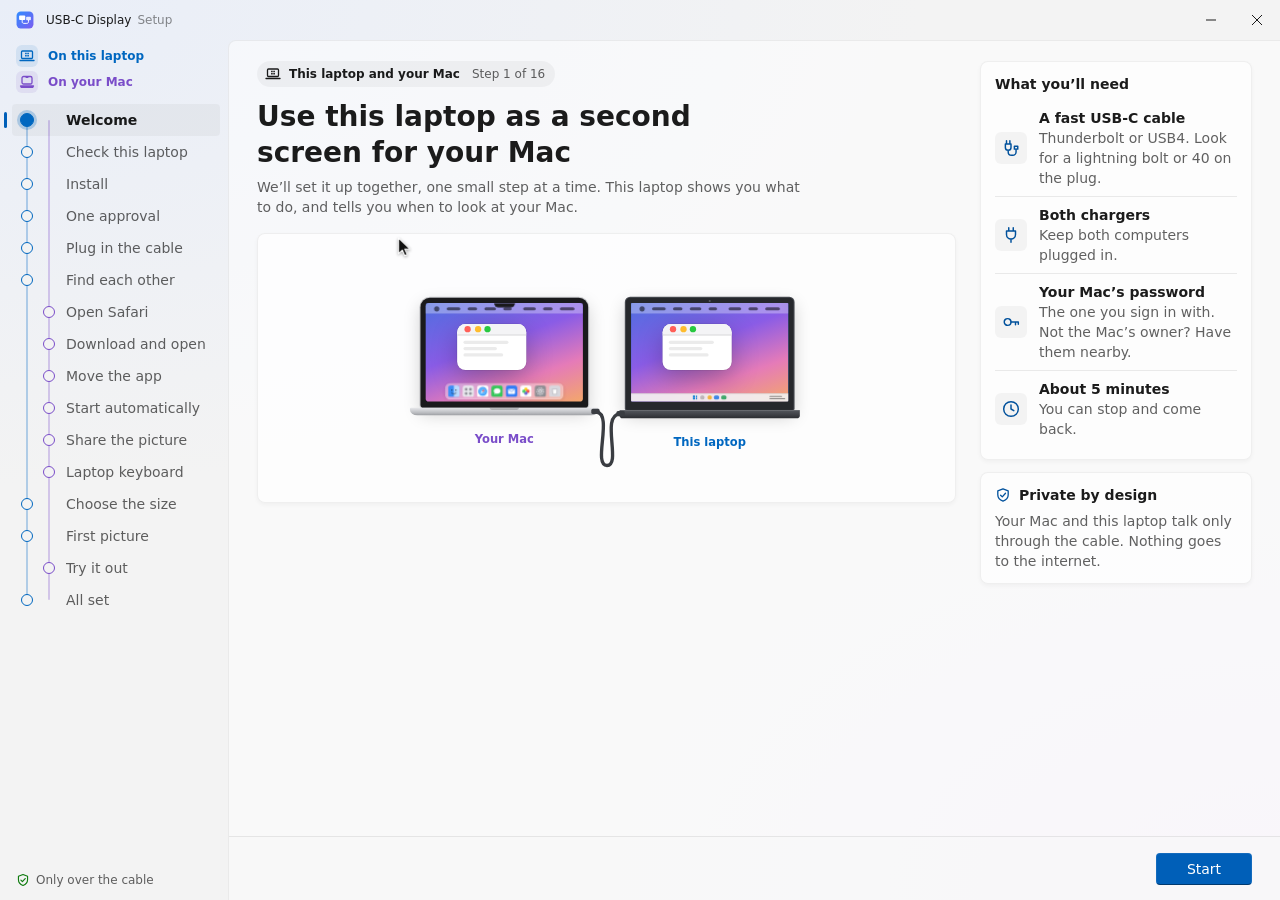
==== windows/setup/ui/index.html @ dd82e7a5 "Setup: guided Windows installer that walks a new user through both machines One download on Windows." ====
<!doctype html>
<html lang="en">
<head>
<meta charset="utf-8">
<meta name="viewport" content="width=device-width, initial-scale=1">
<meta http-equiv="Content-Security-Policy" content="default-src 'none'; script-src 'self'; style-src 'self' 'unsafe-inline'; img-src 'self' data:; font-src 'self'">
<title>USB-C Display Setup</title>
<link rel="stylesheet" href="styles.css">
<link rel="stylesheet" href="scenes.css">
</head>
<body>
<div id="app">
  <header class="titlebar">
    <svg class="app-icon" viewBox="0 0 32 32" aria-hidden="true"><defs><linearGradient id="tbg" x1="0" y1="0" x2="1" y2="1"><stop offset="0" stop-color="#2f8cff"/><stop offset="1" stop-color="#7b5cf0"/></linearGradient></defs><rect x="1" y="1" width="30" height="30" rx="7.5" fill="url(#tbg)"/><rect x="5.5" y="8" width="11" height="8" rx="1.6" fill="#fff"/><rect x="18" y="10" width="8.5" height="6.5" rx="1.4" fill="#fff" fill-opacity=".85"/><path d="M11 16v3.2c0 1.8 1.2 2.8 3 2.8h5.2c1.8 0 3-1 3-2.8v-2.7" stroke="#fff" stroke-width="1.7" fill="none" stroke-linecap="round"/></svg>
    <div class="app-name">USB-C Display<span>Setup</span></div>
    <div class="spacer"></div>
    <button class="caption" data-act="minimize" title="Minimize" aria-label="Minimize"><svg viewBox="0 0 10 10"><path d="M0 5h10" stroke="currentColor" stroke-width="1"/></svg></button>
    <button class="caption close" data-act="close" title="Close. You can finish setup later." aria-label="Close"><svg viewBox="0 0 10 10"><path d="M0 0l10 10M10 0L0 10" stroke="currentColor" stroke-width="1"/></svg></button>
  </header>
  <nav class="rail" id="rail" aria-label="Setup steps"></nav>
  <main class="main">
    <div class="content" id="content">
      <div class="head" id="r-head"></div>
      <div class="col">
        <div class="top" id="r-top" hidden></div>
        <div class="stage" id="stage" aria-hidden="true"><div class="scene-wrap"><div class="scene" id="scene"></div></div></div>
        <div id="r-sub" hidden></div>
        <div class="below" id="r-below" hidden></div>
      </div>
      <aside class="aside" id="r-aside" hidden></aside>
    </div>
    <div class="footer" id="r-footer"></div>
  </main>
</div>
<script src="scenes.js"></script>
<script src="steps.js"></script>
<script src="app.js"></script>
</body>
</html>
---- windows/setup/ui/styles.css ----
/* USB-C Display Setup: Windows 11 Fluent look over a Mica window.
   html and body stay transparent so Mica shows through. The host adds
   "no-mica" on <html> when Mica is not available. */

:root {
  --font: "Segoe UI Variable Text", "Segoe UI Variable", "Segoe UI", system-ui, -apple-system, "Helvetica Neue", Arial, sans-serif;
  --font-display: "Segoe UI Variable Display", "Segoe UI Variable", "Segoe UI", system-ui, -apple-system, "Helvetica Neue", Arial, sans-serif;

  --ease-out: cubic-bezier(0, 0, 0, 1);
  --ease-std: cubic-bezier(0.8, 0, 0.2, 1);
  --ease-fast: cubic-bezier(0.1, 0.9, 0.2, 1);
  --dur-1: 83ms; --dur-2: 167ms; --dur-3: 250ms; --dur-4: 333ms;

  --r-ctl: 4px; --r-card: 8px;

  --accent: var(--accent-light, #005fb8);
  --on-accent: #ffffff;
  --accent-hover: color-mix(in srgb, var(--accent) 90%, transparent);
  --accent-press: color-mix(in srgb, var(--accent) 80%, transparent);
  --accent-text: color-mix(in srgb, var(--accent) 85%, black);

  --text-1: rgba(0, 0, 0, 0.894);
  --text-2: rgba(0, 0, 0, 0.62);
  --text-3: rgba(0, 0, 0, 0.45);
  --text-dis: rgba(0, 0, 0, 0.36);

  --solid-bg: #f3f3f3;
  --layer: rgba(255, 255, 255, 0.5);
  --layer-stroke: rgba(0, 0, 0, 0.0578);
  --card: rgba(255, 255, 255, 0.7);
  --card-2: rgba(249, 249, 249, 0.6);
  --card-stroke: rgba(0, 0, 0, 0.0578);
  --divider: rgba(0, 0, 0, 0.0803);
  --ctl: rgba(255, 255, 255, 0.7);
  --ctl-hover: rgba(249, 249, 249, 0.5);
  --ctl-press: rgba(249, 249, 249, 0.3);
  --ctl-stroke: rgba(0, 0, 0, 0.0578);
  --ctl-stroke-b: rgba(0, 0, 0, 0.1622);
  --ctl-dis: rgba(249, 249, 249, 0.3);
  --subtle-hover: rgba(0, 0, 0, 0.0373);
  --subtle-press: rgba(0, 0, 0, 0.0241);
  --track: rgba(0, 0, 0, 0.13);
  --shadow-card: 0 2px 4px rgba(0, 0, 0, 0.04);
  --shadow-flyout: 0 8px 16px rgba(0, 0, 0, 0.14);

  --success: #0f7b0f; --success-bg: #dff6dd;
  --caution: #9d5d00; --caution-bg: #fff4ce;
  --critical: #c42b1c; --critical-bg: #fde7e9;
  --info: #005fb8; --info-bg: rgba(246, 246, 246, 0.6);

  /* Lane colors: which machine to look at. Fixed, so they never clash
     with a custom accent. */
  --pc: #0067c0;   --pc-bg: rgba(0, 103, 192, 0.10);
  --mac: #7a4dc9;  --mac-bg: rgba(122, 77, 201, 0.10);

  --mica-sim: radial-gradient(120% 90% at 0% 0%, #e9eef8 0%, transparent 60%),
              radial-gradient(90% 80% at 100% 100%, #f2ecf6 0%, transparent 60%), #f3f3f3;

  color-scheme: light;
}

:root[data-theme="dark"] {
  --accent: var(--accent-dark, #60cdff);
  --on-accent: #000000;
  --accent-hover: color-mix(in srgb, var(--accent) 90%, transparent);
  --accent-press: color-mix(in srgb, var(--accent) 80%, transparent);
  --accent-text: var(--accent);

  --text-1: #ffffff;
  --text-2: rgba(255, 255, 255, 0.786);
  --text-3: rgba(255, 255, 255, 0.544);
  --text-dis: rgba(255, 255, 255, 0.363);

  --solid-bg: #202020;
  --layer: rgba(58, 58, 58, 0.3);
  --layer-stroke: rgba(0, 0, 0, 0.1);
  --card: rgba(255, 255, 255, 0.0512);
  --card-2: rgba(255, 255, 255, 0.0326);
  --card-stroke: rgba(0, 0, 0, 0.1);
  --divider: rgba(255, 255, 255, 0.0837);
  --ctl: rgba(255, 255, 255, 0.0605);
  --ctl-hover: rgba(255, 255, 255, 0.0837);
  --ctl-press: rgba(255, 255, 255, 0.0326);
  --ctl-stroke: rgba(255, 255, 255, 0.0698);
  --ctl-stroke-b: rgba(255, 255, 255, 0.0698);
  --ctl-dis: rgba(255, 255, 255, 0.0419);
  --subtle-hover: rgba(255, 255, 255, 0.0605);
  --subtle-press: rgba(255, 255, 255, 0.0419);
  --track: rgba(255, 255, 255, 0.18);
  --shadow-card: 0 2px 4px rgba(0, 0, 0, 0.13);
  --shadow-flyout: 0 8px 16px rgba(0, 0, 0, 0.26);

  --success: #6ccb5f; --success-bg: #393d1b;
  --caution: #fce100; --caution-bg: #433519;
  --critical: #ff99a4; --critical-bg: #442726;
  --info: #60cdff; --info-bg: rgba(255, 255, 255, 0.0326);

  --pc: #60b8ff;   --pc-bg: rgba(96, 184, 255, 0.13);
  --mac: #c3a3ff;  --mac-bg: rgba(195, 163, 255, 0.13);

  --mica-sim: radial-gradient(120% 90% at 0% 0%, #232a36 0%, transparent 60%),
              radial-gradient(90% 80% at 100% 100%, #2a2430 0%, transparent 60%), #202020;

  color-scheme: dark;
}

* { box-sizing: border-box; }

html, body {
  margin: 0; height: 100%; overflow: hidden;
  background: transparent;
  font-family: var(--font);
  font-size: 14px; line-height: 20px;
  color: var(--text-1);
  -webkit-font-smoothing: antialiased;
  user-select: none;
  cursor: default;
}
html.no-mica body { background: var(--solid-bg); }
html.preview body { background: var(--mica-sim); }

button { font: inherit; color: inherit; }
a { color: var(--accent-text); }
:focus-visible { outline: 2px solid var(--text-1); outline-offset: 2px; border-radius: var(--r-ctl); }

/* ---------- Shell ---------- */

#app {
  height: 100%;
  display: grid;
  grid-template-columns: 228px 1fr;
  grid-template-rows: 40px 1fr;
  grid-template-areas: "title title" "rail main";
}

.titlebar {
  grid-area: title;
  display: flex; align-items: center;
  height: 40px; padding-left: 16px;
  -webkit-app-region: drag;
  app-region: drag;
}
.titlebar .app-icon { width: 18px; height: 18px; flex: none; }
.titlebar .app-name { margin-left: 12px; font-size: 12px; line-height: 16px; color: var(--text-1); }
.titlebar .app-name span { color: var(--text-3); margin-left: 6px; }
.titlebar .spacer { flex: 1; }
.caption {
  -webkit-app-region: no-drag; app-region: no-drag;
  width: 46px; height: 40px; border: 0; background: transparent;
  display: grid; place-items: center; color: var(--text-1);
  transition: background var(--dur-1) linear;
}
.caption svg { width: 10px; height: 10px; }
.caption:hover { background: var(--subtle-hover); }
.caption:active { background: var(--subtle-press); color: var(--text-2); }
.caption.close:hover { background: #c42b1c; color: #fff; }
.caption.close:active { background: #c84031; color: rgba(255,255,255,.7); }

/* ---------- Rail: the journey in two lanes ---------- */

.rail {
  grid-area: rail;
  padding: 2px 8px 12px 12px;
  display: flex; flex-direction: column;
  min-height: 0; overflow: hidden;
}
/* The key: each machine's glyph sits over its own lane. */
.legend { padding: 2px 0 10px; display: grid; gap: 2px; }
.lg { display: flex; align-items: center; height: 24px; font-size: 12px; line-height: 16px; font-weight: 600; }
.lg .sw { width: 22px; height: 22px; border-radius: 6px; display: grid; place-items: center; margin-right: 10px; }
.lg .sw svg { width: 16px; height: 16px; }
.lg.pc { color: var(--pc); }
.lg.pc .sw { background: var(--pc-bg); margin-left: 4px; }
.lg.mac { color: var(--mac); }
.lg.mac .sw { background: var(--mac-bg); margin-left: 4px; }

.steps { position: relative; flex: 1; min-height: 0; display: flex; flex-direction: column; }
.steps .track {
  position: absolute; top: 6px; height: 0; width: 2px; border-radius: 1px;
  background: color-mix(in srgb, currentColor 28%, transparent);
}
.steps .track b { position: absolute; left: 0; top: 0; width: 2px; border-radius: 1px; background: currentColor; transition: height var(--dur-4) var(--ease-out); }
.steps .track.pc { left: 14px; color: var(--pc); }
.steps .track.mac { left: 36px; color: var(--mac); }

.step-row {
  position: relative; display: flex; align-items: center;
  flex: 1 1 0; max-height: 32px; min-height: 24px;
  padding: 0 6px 0 0; border-radius: var(--r-ctl);
  color: var(--text-2); font-size: 14px; line-height: 20px;
  white-space: nowrap;
}
.step-row .node {
  position: absolute; top: 50%; width: 12px; height: 12px; margin-top: -6px;
  border-radius: 50%; border: 1.5px solid currentColor; background: var(--solid-bg);
  display: grid; place-items: center;
}
.step-row.pc .node { left: 9px; color: var(--pc); }
.step-row.mac .node { left: 31px; color: var(--mac); }
.step-row .label { margin-left: 54px; overflow: hidden; text-overflow: ellipsis; }
.step-row.done .node { background: currentColor; }
.step-row.done .node svg { width: 8px; height: 8px; color: var(--solid-bg); stroke-width: 2; }
.step-row.done .label, .step-row.todo .label { color: var(--text-2); }
.step-row.na .label { color: var(--text-dis); }
.step-row.na .node { opacity: 0.4; border-style: dashed; }
.step-row.current { background: var(--subtle-hover); color: var(--text-1); }
.step-row.current .label { color: var(--text-1); font-weight: 600; }
.step-row.current .node { width: 14px; height: 14px; margin-top: -7px; background: currentColor; box-shadow: 0 0 0 3px color-mix(in srgb, currentColor 25%, transparent); }
.step-row.current.pc .node { left: 8px; }
.step-row.current.mac .node { left: 30px; }
.step-row.current::before {
  content: ""; position: absolute; left: -8px; top: 50%; width: 3px; height: 16px; margin-top: -8px;
  border-radius: 2px; background: var(--accent);
  animation: pill-in var(--dur-3) var(--ease-fast);
}
@keyframes pill-in { from { transform: scaleY(0.2); opacity: 0; } }

.rail-foot { padding: 8px 4px 0; font-size: 12px; line-height: 16px; color: var(--text-2); display: flex; gap: 6px; align-items: center; }
.rail-foot svg { width: 14px; height: 14px; flex: none; color: var(--success); }

/* ---------- Main ---------- */

.main {
  grid-area: main;
  min-width: 0; min-height: 0;
  background: var(--layer);
  border: 1px solid var(--layer-stroke);
  border-right: 0; border-bottom: 0;
  border-top-left-radius: var(--r-card);
  display: grid;
  grid-template-rows: 1fr auto;
}
html.no-mica .main { background: color-mix(in srgb, var(--solid-bg) 70%, var(--card)); }

/* The aside runs the full height beside the heading and the picture. */
.content {
  min-height: 0; overflow-y: auto; overflow-x: hidden;
  padding: 20px 28px 16px;
  display: grid;
  grid-template-columns: minmax(0, 1fr);
  grid-template-rows: auto 1fr;
  grid-template-areas: "head" "col";
  gap: 0 24px;
}
.content.has-aside {
  grid-template-columns: minmax(0, 1fr) 272px;
  grid-template-areas: "head aside" "col aside";
}
.content.more { -webkit-mask-image: linear-gradient(to bottom, #000 calc(100% - 28px), transparent); mask-image: linear-gradient(to bottom, #000 calc(100% - 28px), transparent); }
.head { grid-area: head; margin-bottom: 16px; min-width: 0; }
.col { grid-area: col; }
.aside { grid-area: aside; align-self: start; }
.below, #r-sub, #r-top { display: flex; flex-direction: column; gap: 10px; min-width: 0; }
[hidden] { display: none !important; }
.content::-webkit-scrollbar { width: 6px; }
.content::-webkit-scrollbar-thumb { background: var(--track); border-radius: 3px; }

.head-row { display: flex; align-items: center; gap: 12px; }
.where {
  display: inline-flex; align-items: center; gap: 8px; flex: none;
  height: 26px; padding: 0 10px 0 8px; border-radius: 13px;
  font-size: 12px; line-height: 16px; font-weight: 600;
}
.where svg { width: 16px; height: 16px; }
.where.pc { color: var(--pc); background: var(--pc-bg); }
.where.mac { color: var(--mac); background: var(--mac-bg); }
.where.both { color: var(--text-1); background: var(--subtle-hover); }
.where .count { font-weight: 400; color: var(--text-2); margin-left: 4px; }
.where.mac.attn { animation: attn 2.4s var(--ease-std) infinite; }
@keyframes attn { 0%, 60%, 100% { box-shadow: 0 0 0 0 transparent; } 30% { box-shadow: 0 0 0 4px var(--mac-bg); } }

/* step strip, shown only when the rail is hidden */
.strip { display: none; gap: 3px; margin-left: auto; }
.strip i { width: 12px; height: 4px; border-radius: 2px; background: color-mix(in srgb, currentColor 26%, transparent); }
.strip i.pc { color: var(--pc); }
.strip i.mac { color: var(--mac); }
.strip i.done { background: currentColor; }
.strip i.current { background: currentColor; width: 20px; }
.strip i.na { opacity: 0.4; }

.title {
  margin: 12px 0 0;
  font-family: var(--font-display);
  font-size: 28px; line-height: 36px; font-weight: 600;
  text-wrap: balance;
}
.title .ok-badge { display: inline-grid; place-items: center; vertical-align: -3px; width: 26px; height: 26px; border-radius: 50%; background: var(--success); color: var(--solid-bg); margin-left: 10px; animation: pop var(--dur-4) var(--ease-fast); }
.title .ok-badge svg { width: 14px; height: 14px; }
@keyframes pop { from { transform: scale(0.4); opacity: 0; } }

.col { min-width: 0; min-height: 0; display: flex; flex-direction: column; gap: 14px; }
.lead { margin: 6px 0 0; color: var(--text-2); max-width: 62ch; text-wrap: pretty; }
.lead b { color: var(--text-1); font-weight: 600; }
.note { margin: 0; font-size: 14px; line-height: 20px; color: var(--text-2); }
.note b { color: var(--text-1); font-weight: 600; }

.aside { min-width: 0; display: flex; flex-direction: column; gap: 12px; }

/* entrance of a new step */
.enter .head, .enter .col, .enter .aside { animation: rise var(--dur-4) var(--ease-out) both; }
.enter .col { animation-delay: 40ms; }
.enter .aside { animation-delay: 80ms; }
@keyframes rise { from { opacity: 0; transform: translateY(12px); } }

/* ---------- Stage (scene holder) ---------- */

.stage {
  position: relative; width: 100%;
  aspect-ratio: 16 / 11;
  max-height: 270px;
  border-radius: var(--r-card);
  background: var(--card);
  border: 1px solid var(--card-stroke);
  box-shadow: var(--shadow-card);
  overflow: hidden;
  flex: none;
}
.stage:not(.labelled) { aspect-ratio: 16 / 10; }
.stage.short { aspect-ratio: 16 / 8.5; }
.stage.mid { aspect-ratio: 16 / 9.4; }
.top { display: flex; flex-direction: column; gap: 6px; }
.stage.fill { flex: 1 1 auto; aspect-ratio: auto; max-height: 380px; min-height: 220px; }
.stage > .scene-wrap {
  position: absolute; left: 50%; top: 50%;
  width: 400px; height: 250px;
  transform: translate(-50%, -50%) scale(var(--k, 1));
}
/* A close-up of the Mac runs off the bottom edge on purpose. */
.stage.crop > .scene-wrap { -webkit-mask-image: linear-gradient(#000 88%, transparent 99%); mask-image: linear-gradient(#000 88%, transparent 99%); }

/* ---------- Cards ---------- */

.card {
  background: var(--card);
  border: 1px solid var(--card-stroke);
  border-radius: var(--r-card);
  padding: 12px 14px;
  box-shadow: var(--shadow-card);
}
.card h3 { margin: 0 0 6px; font-size: 14px; line-height: 20px; font-weight: 600; display: flex; align-items: center; gap: 8px; }
.card h3 svg { width: 16px; height: 16px; flex: none; color: var(--accent-text); }
.card p { margin: 0; color: var(--text-2); font-size: 14px; line-height: 20px; }
.card p b { color: var(--text-1); font-weight: 600; }
.card p + p { margin-top: 6px; }
.mac-card h3 svg, .asks h3 svg { color: var(--mac); }

.why { padding: 0; overflow: hidden; }
.why .why-head { padding: 10px 14px 6px; display: flex; align-items: center; gap: 8px; font-weight: 600; }
.why .why-head svg { width: 16px; height: 16px; color: var(--accent-text); }
.why dl { margin: 0; padding: 0 14px 10px; }
.why dt { font-size: 12px; line-height: 16px; font-weight: 600; color: var(--text-2); margin-top: 8px; }
.why dt:first-child { margin-top: 0; }
.why dd { margin: 1px 0 0; font-size: 14px; line-height: 20px; color: var(--text-1); }
.why dd.without::before { content: ""; display: inline-block; width: 6px; height: 6px; border-radius: 50%; background: var(--caution); margin-right: 6px; vertical-align: 2px; }
.why .never { background: var(--card-2); border-top: 1px solid var(--divider); padding: 8px 14px 10px; }
.why .never .nv-head { font-size: 12px; line-height: 16px; font-weight: 600; color: var(--text-2); margin-bottom: 4px; }

.list { list-style: none; margin: 0; padding: 0; display: flex; flex-direction: column; gap: 6px; }
.list li { display: grid; grid-template-columns: 18px 1fr; gap: 8px; font-size: 14px; line-height: 20px; color: var(--text-2); }
.list li svg { width: 16px; height: 16px; margin-top: 2px; color: var(--accent-text); }
.list li b { color: var(--text-1); font-weight: 600; }
.list.shield li { color: var(--text-1); }
.list.shield li svg { color: var(--success); }

/* "Only if your Mac asks" */
.asks .ask { margin: 0; padding: 6px 0; font-size: 14px; line-height: 20px; color: var(--text-2); }
.asks .ask + .ask { border-top: 1px solid var(--divider); }
.asks .ask b { color: var(--text-1); font-weight: 600; }
.asks h3 { margin-bottom: 0; }

/* need list on Welcome */
.needs .item { display: grid; grid-template-columns: 32px 1fr; gap: 12px; align-items: center; padding: 8px 0; }
.needs .item + .item { border-top: 1px solid var(--divider); }
.needs .ico { width: 32px; height: 32px; border-radius: 6px; display: grid; place-items: center; background: var(--subtle-hover); color: var(--accent-text); }
.needs .ico svg { width: 18px; height: 18px; }
.needs b { display: block; font-weight: 600; font-size: 14px; line-height: 20px; }
.needs span { display: block; color: var(--text-2); font-size: 14px; line-height: 20px; }

/* checklist (Check this laptop) */
.checks { padding: 4px 14px; }
.check-row { display: grid; grid-template-columns: 20px 1fr auto; gap: 10px; align-items: center; padding: 8px 0; }
.check-row + .check-row { border-top: 1px solid var(--divider); }
.check-row .st { width: 20px; height: 20px; display: grid; place-items: center; }
.check-row .st svg { width: 16px; height: 16px; }
.check-row .st.ok { color: var(--success); }
.check-row .st.bad { color: var(--critical); }
.check-row .st.info { color: var(--info); }
.check-row .name { font-size: 14px; line-height: 20px; }
.check-row .val { font-size: 14px; color: var(--text-2); }

/* ---------- InfoBar ---------- */

.infobar {
  display: grid; grid-template-columns: 20px 1fr; gap: 10px;
  padding: 10px 14px; border-radius: var(--r-card);
  border: 1px solid var(--card-stroke);
  background: var(--info-bg);
  font-size: 14px; line-height: 20px;
}
.infobar .ic { width: 20px; height: 20px; border-radius: 50%; display: grid; place-items: center; }
.infobar .ic svg { width: 12px; height: 12px; color: var(--solid-bg); stroke-width: 2; }
.infobar b { font-weight: 600; }
.infobar p { margin: 0; color: var(--text-1); }
.infobar.info .ic { background: var(--info); }
.infobar.caution { background: var(--caution-bg); }
.infobar.caution .ic { background: var(--caution); }
.infobar.critical { background: var(--critical-bg); }
.infobar.critical .ic { background: var(--critical); }
.infobar.success { background: var(--success-bg); }
.infobar.success .ic { background: var(--success); }

/* help cards when something is slow */
.help { display: grid; gap: 8px; }
.help .card { display: grid; grid-template-columns: 24px 1fr; gap: 10px; padding: 10px 12px; }
.help .num { width: 24px; height: 24px; border-radius: 50%; background: var(--subtle-hover); display: grid; place-items: center; font-size: 12px; font-weight: 600; color: var(--text-1); }
.help b { display: block; font-size: 14px; line-height: 20px; font-weight: 600; }
.help span { display: block; font-size: 14px; line-height: 20px; color: var(--text-2); }

/* ---------- URL box ---------- */

.urlbox {
  display: flex; flex-direction: column; gap: 2px;
  padding: 10px 18px 12px;
  border-radius: var(--r-card);
  background: var(--card);
  border: 1px solid color-mix(in srgb, var(--mac) 40%, var(--card-stroke));
  box-shadow: var(--shadow-card);
}
.urlbox .cap { display: flex; align-items: center; gap: 6px; font-size: 12px; line-height: 16px; font-weight: 600; color: var(--mac); }
.urlbox .cap svg { width: 16px; height: 16px; }
.urlbox .u {
  min-width: 0;
  font-family: var(--font-display);
  font-size: 34px; line-height: 44px; font-weight: 600; letter-spacing: 0.04em;
  color: var(--text-1); user-select: text; cursor: text;
  white-space: nowrap; overflow: hidden; text-overflow: ellipsis;
}
.urlbox .u.long { font-size: 28px; line-height: 38px; letter-spacing: 0.03em; }
.urlbox .u .sch { font-weight: 400; color: var(--text-2); }
.urlbox.waiting .u { font-size: 18px; line-height: 28px; color: var(--text-2); font-weight: 400; letter-spacing: 0; display: flex; gap: 10px; align-items: center; }

/* ---------- Sub steps (synced to the scene loop) ---------- */

/* numbered dots in the top right corner of the picture */
.col { position: relative; }
.subs { position: absolute; top: 10px; right: 10px; z-index: 3; display: flex; align-items: center; }
.subs .ln { width: 8px; height: 2px; background: var(--card-stroke); background: color-mix(in srgb, var(--text-2) 35%, transparent); }
.sub {
  -webkit-app-region: no-drag;
  position: relative; width: 26px; height: 26px; padding: 0; border-radius: 50%;
  background: var(--card); border: 1px solid color-mix(in srgb, var(--text-2) 35%, transparent);
  display: grid; place-items: center;
  font-size: 12px; font-weight: 600; color: var(--text-1);
}
:root:not([data-theme="dark"]) .sub { background: #fff; }
.sub:hover { border-color: var(--accent); }
.sub .hl {
  position: absolute; inset: -1px; border-radius: 50%; pointer-events: none; opacity: 0;
  background: var(--accent); color: var(--on-accent); font-style: normal;
  display: grid; place-items: center;
  box-shadow: 0 0 0 3px color-mix(in srgb, var(--accent) 25%, transparent);
}
.sub-caps { display: grid; }
.sc {
  grid-area: 1 / 1; margin: 0; opacity: 0;
  display: grid; grid-template-columns: 24px 1fr; gap: 10px; align-items: start;
  padding: 10px 14px; border-radius: var(--r-card);
  background: color-mix(in srgb, var(--accent) 7%, var(--card));
  border: 1px solid color-mix(in srgb, var(--accent) 30%, var(--card-stroke));
  font-size: 14px; line-height: 20px; color: var(--text-1);
}
.sc .n { width: 24px; height: 24px; border-radius: 50%; display: grid; place-items: center; font-size: 12px; font-weight: 600; background: var(--accent); color: var(--on-accent); }
.sc b { font-weight: 600; }
.kbd { display: inline-block; padding: 0 6px; border-radius: 4px; border: 1px solid var(--ctl-stroke); border-bottom: 2px solid var(--ctl-stroke-b); background: var(--ctl); color: var(--text-1); font-size: 12px; line-height: 16px; font-weight: 600; vertical-align: 1px; }

/* ---------- Footer ---------- */

.footer {
  display: flex; align-items: center; gap: 8px;
  padding: 0 28px; height: 64px;
  border-top: 1px solid var(--divider);
  background: var(--card-2);
}
.footer .status { flex: 1; min-width: 0; display: flex; align-items: center; gap: 10px; color: var(--text-2); font-size: 14px; line-height: 20px; }
.footer .status span { overflow: hidden; text-overflow: ellipsis; white-space: nowrap; }
.footer .status b { color: var(--text-1); font-weight: 600; }
.footer.alert { background: var(--caution-bg); border-top-color: color-mix(in srgb, var(--caution) 30%, transparent); }
.footer.alert .status { color: var(--text-1); }
.footer.alert .status .ic { flex: none; width: 20px; height: 20px; border-radius: 50%; background: var(--caution); display: grid; place-items: center; }
.footer.alert .status .ic svg { width: 12px; height: 12px; color: var(--solid-bg); stroke-width: 2; }
.footer.alert .status .msg { white-space: normal; display: -webkit-box; -webkit-line-clamp: 2; -webkit-box-orient: vertical; }

/* ---------- Controls ---------- */

.btn {
  -webkit-app-region: no-drag;
  min-width: 96px; height: 32px; padding: 0 14px;
  border-radius: var(--r-ctl);
  border: 1px solid var(--ctl-stroke); border-bottom-color: var(--ctl-stroke-b);
  background: var(--ctl); color: var(--text-1);
  font-size: 14px; line-height: 20px;
  display: inline-flex; align-items: center; justify-content: center; gap: 8px;
  transition: background var(--dur-1) linear;
  white-space: nowrap;
}
.btn:hover { background: var(--ctl-hover); }
.btn:active { background: var(--ctl-press); color: var(--text-2); }
.btn.primary {
  background: var(--accent); color: var(--on-accent);
  border-color: color-mix(in srgb, white 8%, transparent); border-bottom-color: rgba(0, 0, 0, 0.4);
}
:root[data-theme="dark"] .btn.primary { border-bottom-color: rgba(0, 0, 0, 0.14); }
.btn.primary:hover { background: var(--accent-hover); }
.btn.primary:active { background: var(--accent-press); }
.btn.subtle { background: transparent; border-color: transparent; min-width: 0; }
.btn.subtle:hover { background: var(--subtle-hover); }
.btn svg { width: 16px; height: 16px; }

.spinner { width: 16px; height: 16px; flex: none; animation: spin 1.6s linear infinite; }
.spinner circle { fill: none; stroke: var(--accent); stroke-width: 2; stroke-linecap: round; stroke-dasharray: 30 60; }
.spinner.big { width: 24px; height: 24px; }
@keyframes spin { to { transform: rotate(360deg); } }

.progress { height: 4px; border-radius: 2px; background: var(--track); overflow: hidden; position: relative; }
.progress > i { position: absolute; inset: 0 auto 0 0; border-radius: 2px; background: var(--accent); transition: width var(--dur-4) var(--ease-out); }
.progress.indet > i { width: 40%; animation: indet 1.8s var(--ease-std) infinite; }
@keyframes indet { from { left: -40%; } to { left: 100%; } }
.progress-row { display: grid; gap: 8px; }
.progress-row .pl { display: flex; justify-content: space-between; font-size: 14px; color: var(--text-2); }

/* radio options (size) */
.opts { display: grid; gap: 6px; }
.opt {
  display: grid; grid-template-columns: 20px 1fr auto; gap: 12px; align-items: center;
  text-align: left; width: 100%;
  padding: 8px 14px; border-radius: var(--r-card);
  background: var(--card); border: 1px solid var(--card-stroke);
  color: var(--text-1);
  transition: background var(--dur-1) linear;
}
.opt:hover { background: var(--ctl-hover); }
.opt .radio { width: 20px; height: 20px; border-radius: 50%; border: 1px solid var(--text-2); background: var(--ctl); display: grid; place-items: center; }
.opt.on .radio { border: 0; background: var(--accent); }
.opt.on .radio::after { content: ""; width: 10px; height: 10px; border-radius: 50%; background: var(--on-accent); }
.opt-text { min-width: 0; }
.opt b { display: block; font-weight: 400; font-size: 14px; line-height: 20px; color: var(--text-1); }
.opt.on b { font-weight: 600; }
.opt .opt-detail { display: block; font-size: 12px; line-height: 16px; color: var(--text-2); }
.tag { font-size: 12px; line-height: 16px; padding: 2px 8px; border-radius: 10px; background: var(--subtle-hover); color: var(--text-2); font-weight: 600; }
.tag.accent { background: color-mix(in srgb, var(--accent) 16%, transparent); color: var(--accent-text); }

.toggle-row { display: grid; grid-template-columns: 1fr auto; gap: 12px; align-items: center; padding: 12px 14px; }
.toggle-row + .toggle-row { border-top: 1px solid var(--divider); }
.toggle-row b { display: block; font-weight: 400; font-size: 14px; line-height: 20px; }
.toggle-row .t-detail { display: block; font-size: 12px; line-height: 16px; color: var(--text-2); margin-top: 2px; }
.toggle-row.dis b { color: var(--text-dis); }
.switch {
  -webkit-app-region: no-drag;
  width: 40px; height: 20px; border-radius: 10px; padding: 0;
  border: 1px solid var(--text-2); background: var(--ctl);
  position: relative; transition: background var(--dur-2) linear;
}
.switch::after { content: ""; position: absolute; top: 3px; left: 4px; width: 12px; height: 12px; border-radius: 6px; background: var(--text-2); transition: transform var(--dur-3) var(--ease-fast); }
.switch.on { background: var(--accent); border-color: var(--accent); }
.switch.on::after { transform: translateX(19px); background: var(--on-accent); }
.switch:disabled { opacity: 0.4; }
.toggles { padding: 0; }

/* keycaps */
.keys { display: flex; align-items: center; gap: 6px; flex-wrap: wrap; }
.key {
  min-width: 44px; height: 36px; padding: 0 10px; border-radius: 6px;
  display: inline-grid; place-items: center;
  font-weight: 600; font-size: 14px;
  background: var(--ctl); border: 1px solid var(--ctl-stroke); border-bottom: 3px solid var(--ctl-stroke-b);
  box-shadow: var(--shadow-card);
}
.plus { color: var(--text-2); }
.keys-card .keycard { margin: 4px 0 10px; }

/* "What to expect later" */
.later .row { display: grid; grid-template-columns: 32px 1fr; gap: 12px; padding: 8px 0; }
.later .row + .row { border-top: 1px solid var(--divider); }
.later .ico { width: 32px; height: 32px; border-radius: 6px; background: var(--subtle-hover); display: grid; place-items: center; color: var(--accent-text); }
.later .ico svg { width: 18px; height: 18px; }
.later .row > div > b { display: block; font-size: 14px; line-height: 20px; font-weight: 600; }
.later .row > div > span { display: block; font-size: 14px; line-height: 20px; color: var(--text-2); }
.later .row > div > span b { color: var(--text-1); font-weight: 600; }

.undo { display: grid; grid-template-columns: 1fr 1fr; gap: 10px; }
.undo .card { padding: 10px 12px; }
.undo h4 { margin: 0 0 4px; font-size: 14px; line-height: 20px; display: flex; align-items: center; gap: 6px; }
.undo h4 svg { width: 16px; height: 16px; }
.undo h4.pc { color: var(--pc); }
.undo h4.mac { color: var(--mac); }
.undo p { margin: 0; font-size: 14px; line-height: 20px; color: var(--text-2); }

/* ---------- Compact (about 800 x 600) ---------- */

/* Narrow: the rail gives its room to the content, and a strip of segments
   next to the "where" chip shows progress instead. */
@media (max-width: 880px) {
  #app { grid-template-columns: minmax(0, 1fr); grid-template-areas: "title" "main"; }
  .rail { display: none; }
  .main { border-left: 0; border-top-left-radius: 0; }
  .strip { display: flex; gap: 2px; }
  .strip i { width: 8px; }
  .strip i.current { width: 14px; }
  .content { padding: 16px 20px 12px; column-gap: 20px; }
  .content.has-aside { grid-template-columns: minmax(0, 1fr) 264px; }
  .footer { padding: 0 20px; }
}
@media (max-height: 640px) {
  .content { padding-top: 14px; }
  .head { margin-bottom: 12px; }
  .col { gap: 10px; }
  .title { font-size: 20px; line-height: 28px; margin-top: 8px; }
  .lead { margin-top: 4px; }
  .stage { max-height: 200px; }
  .stage.short { max-height: 180px; }
  .stage.fill { max-height: 300px; min-height: 180px; }
  .col:has(#r-sub:not([hidden])) .stage { max-height: 220px; }
  .sc { padding: 8px 12px; }
  .footer { height: 56px; }
  .lead, .note, .sc, .card p, .why dd, .list li, .needs span, .help span, .asks .ask, .later .row > div > span, .infobar, .undo p { font-size: 13px; line-height: 18px; }
  .why .why-head { padding: 8px 12px 4px; }
  .why dl { padding: 0 12px 8px; }
  .why dt { margin-top: 6px; }
  .why .never { padding: 6px 12px 8px; }
  .needs .item { padding: 5px 0; }
  .card:not(.why) { padding: 10px 12px; }
  .opt { padding: 6px 12px; }
  .help .card { padding: 8px 10px; }
  .urlbox .u { font-size: 30px; line-height: 38px; }
}

@media (prefers-reduced-motion: reduce) {
  *, *::before, *::after { transition-duration: 0ms !important; }
  .enter .head, .enter .col, .enter .aside, .where.mac.attn, .step-row.current::before, .spinner, .progress.indet > i { animation: none !important; }
}
---- windows/setup/ui/scenes.css ----
/* Illustrations. Every scene is drawn on a 400 x 250 canvas and scaled to
   fit its stage. Shapes are generic: no real logos or artwork. Text that
   people must find is at least 9 canvas px; the rest is grey bars. */

.scene {
  --m-font: -apple-system, "SF Pro Text", "Helvetica Neue", Helvetica, Arial, sans-serif;
  --m-dlg: rgba(242, 242, 245, 0.97);
  --m-text: #1d1d1f;
  --m-text2: #6e6e73;
  --m-blue: #0a7aff;
  --m-btn: rgba(0, 0, 0, 0.08);
  --m-win: #ffffff;
  --m-side: #ededf0;
  --m-bar: #f4f4f6;
  --m-stroke: rgba(0, 0, 0, 0.12);
  --m-field: #ffffff;
  --m-wall: linear-gradient(160deg, #4f6ee0 0%, #8a5ce6 42%, #e57bb8 72%, #f3a76b 100%);
  --w-wall: radial-gradient(70% 80% at 55% 62%, #dbeeff 0%, #8fc0f5 30%, #3d7fdc 62%, #1f55b3 100%);
  --w-dlg: #f6f6f6;
  --w-text: #1b1b1b;
  --w-text2: #5d5d5d;
  --w-accent: #005fb8;
  --w-on-accent: #fff;
  --w-task: rgba(243, 243, 243, 0.9);
  --lid-mac: #1a1a1c;
  --edge-mac: #c7c8cb;
  --base-mac: linear-gradient(#e6e7ea, #b8babe 70%, #9ea0a4);
  --lid-pc: #26282c;
  --edge-pc: #4b4e54;
  --base-pc: linear-gradient(#55585e, #393b40 70%, #2a2c30);
  --lid-ring: transparent;
  --cable: #3a3d42;

  position: absolute; inset: 0;
  font-family: var(--font);
  color: var(--text-1);
}
:root[data-theme="dark"] .scene {
  --m-dlg: rgba(46, 46, 50, 0.97);
  --m-text: #f5f5f7;
  --m-text2: #a1a1a6;
  --m-blue: #0a84ff;
  --m-btn: rgba(255, 255, 255, 0.14);
  --m-win: #1f1f21;
  --m-side: #2a2a2d;
  --m-bar: #2c2c2f;
  --m-stroke: rgba(255, 255, 255, 0.12);
  --m-field: #3a3a3d;
  --m-wall: linear-gradient(160deg, #22307a 0%, #482a8c 42%, #8a3a76 72%, #a5603b 100%);
  --w-wall: radial-gradient(70% 80% at 55% 62%, #5aa2f0 0%, #2a68c8 30%, #123c8c 62%, #0a2257 100%);
  --w-dlg: #2c2c2c;
  --w-text: #ffffff;
  --w-text2: #c5c5c5;
  --w-accent: #60cdff;
  --w-on-accent: #000;
  --w-task: rgba(32, 32, 32, 0.9);
  --edge-mac: #8d8e92;
  --base-mac: linear-gradient(#bfc0c4, #8f9196 70%, #76787d);
  --lid-pc: #2f3238;
  --lid-ring: rgba(255, 255, 255, 0.14);
  --cable: #c9ccd2;
}

.scene .abs { position: absolute; }
.scene svg { display: block; }

/* ---------- Machine label (moved onto the stage, outside the scaled canvas) ---------- */
.mlabel {
  position: absolute; display: inline-flex; align-items: center; gap: 6px;
  white-space: nowrap; font-weight: 600; z-index: 30;
}
.mlabel.pc { color: var(--pc); background: var(--pc-bg); }
.mlabel.mac { color: var(--mac); background: var(--mac-bg); }
.stage > .mlabel { left: 10px; top: 10px; height: 24px; padding: 0 10px 0 8px; border-radius: 12px; font-size: 12px; line-height: 16px; }
.stage > .mlabel svg { width: 16px; height: 16px; }
.dev-cap { position: absolute; font-size: 11px; font-weight: 600; text-align: center; white-space: nowrap; }
.dev-cap.pc { color: var(--pc); }
.dev-cap.mac { color: var(--mac); }

/* text stand-ins */
.bars { display: block; }
.bars i { display: block; height: 4px; border-radius: 2px; background: var(--m-text2); opacity: 0.32; margin: 4px auto 0; }
.bars.l i { margin-left: 0; }

/* ---------- MacBook: rounded lid, notch, silver wedge base ---------- */
.mbp { position: absolute; }
.mbp .lid {
  position: relative; background: var(--lid-mac);
  border-radius: 9px 9px 3px 3px; padding: 5px 5px 6px;
  box-shadow: 0 0 0 1px var(--edge-mac), 0 6px 16px rgba(0, 0, 0, 0.18);
}
.mbp .scr { position: relative; aspect-ratio: 16 / 10; border-radius: 3px; overflow: hidden; background: var(--m-wall); }
.mbp .notch { position: absolute; left: 50%; top: 0; width: 13%; height: 4.5%; min-height: 4px; transform: translateX(-50%); background: var(--lid-mac); border-radius: 0 0 4px 4px; z-index: 20; }
.mbp .base { height: 7px; margin: 0 -6%; border-radius: 1px 1px 7px 7px / 1px 1px 5px 5px; background: var(--base-mac); position: relative; }
.mbp .base::after { content: ""; position: absolute; left: 42%; right: 42%; top: 0; height: 2.5px; background: rgba(0, 0, 0, 0.18); border-radius: 0 0 3px 3px; }

/* ---------- Windows laptop: square corners, webcam dot, flat dark base ---------- */
.pcl { position: absolute; }
.pcl .lid {
  position: relative; background: var(--lid-pc);
  border-radius: 4px 4px 1px 1px; padding: 5px 5px 8px;
  box-shadow: 0 0 0 1px var(--edge-pc), 0 0 0 2px var(--lid-ring), 0 6px 16px rgba(0, 0, 0, 0.2);
}
.pcl .lid::before { content: ""; position: absolute; left: 50%; top: 1.5px; width: 2px; height: 2px; margin-left: -1px; border-radius: 50%; background: #5a5d63; }
.pcl .scr { position: relative; aspect-ratio: 16 / 10; border-radius: 1px; overflow: hidden; background: var(--w-wall); }
.pcl .base { height: 8px; margin: 0 -4%; border-radius: 0 0 3px 3px; background: var(--base-pc); position: relative; }
.pcl .base::after { content: ""; position: absolute; left: 0; right: 0; top: 0; height: 1px; background: rgba(255, 255, 255, 0.12); }
:root[data-theme="dark"] .mbp .lid { box-shadow: 0 0 0 1px var(--edge-mac), 0 6px 16px rgba(0, 0, 0, 0.3); }

/* desktop pieces */
.menubar { position: absolute; left: 0; right: 0; top: 0; height: 10px; background: rgba(255, 255, 255, 0.32); backdrop-filter: blur(4px); display: flex; align-items: center; gap: 7px; padding: 0 8px; z-index: 10; }
:root[data-theme="dark"] .menubar { background: rgba(0, 0, 0, 0.28); }
.menubar i { display: block; height: 3px; border-radius: 2px; background: rgba(0, 0, 0, 0.55); }
:root[data-theme="dark"] .menubar i { background: rgba(255, 255, 255, 0.75); }
.menubar i.dot { width: 5px; height: 5px; border-radius: 50%; }
.menubar .r { margin-left: auto; }

/* Windows 11 taskbar. --tb is its height, set per laptop size. */
.taskbar {
  position: absolute; left: 0; right: 0; bottom: 0; height: var(--tb, 12px);
  background: var(--w-task); backdrop-filter: blur(4px);
  display: flex; align-items: center; justify-content: center; gap: calc(var(--tb, 12px) * 0.3);
  z-index: 10; border-top: 0.5px solid rgba(0, 0, 0, 0.08);
}
.taskbar .start { display: grid; grid-template-columns: 1fr 1fr; gap: calc(var(--tb, 12px) * 0.06); width: calc(var(--tb, 12px) * 0.5); height: calc(var(--tb, 12px) * 0.5); }
.taskbar .start i { background: #0078d4; border-radius: 0.5px; }
:root[data-theme="dark"] .taskbar .start i { background: #4cc2ff; }
.taskbar i.t { display: block; width: calc(var(--tb, 12px) * 0.56); height: calc(var(--tb, 12px) * 0.56); border-radius: 1.5px; background: rgba(0, 0, 0, 0.22); }
.taskbar i.t.a { background: #f2b33d; }
.taskbar i.t.b { background: #3d86e6; }
.taskbar i.t.c { background: #3fa86b; }
.taskbar .tray { position: absolute; right: calc(var(--tb, 12px) * 0.4); top: 50%; transform: translateY(-50%); display: grid; gap: calc(var(--tb, 12px) * 0.1); }
.taskbar .tray i { display: block; height: calc(var(--tb, 12px) * 0.12); width: calc(var(--tb, 12px) * 1.4); border-radius: 1px; background: rgba(0, 0, 0, 0.45); }
.taskbar .tray i + i { width: calc(var(--tb, 12px) * 1.8); }
:root[data-theme="dark"] .taskbar i.t { background: rgba(255, 255, 255, 0.3); }
:root[data-theme="dark"] .taskbar i.t.a { background: #f2c25c; }
:root[data-theme="dark"] .taskbar i.t.b { background: #5aa2f0; }
:root[data-theme="dark"] .taskbar i.t.c { background: #59c088; }
:root[data-theme="dark"] .taskbar .tray i { background: rgba(255, 255, 255, 0.6); }

.dock {
  position: absolute; left: 50%; bottom: 5px; transform: translateX(-50%);
  display: flex; gap: 5px; padding: 4px 5px; border-radius: 9px;
  background: rgba(255, 255, 255, 0.36); box-shadow: inset 0 0 0 0.5px rgba(255, 255, 255, 0.5), 0 2px 8px rgba(0, 0, 0, 0.12);
  backdrop-filter: blur(6px); z-index: 12;
}
.dock.mini { transform: translateX(-50%) scale(0.55); transform-origin: 50% 100%; bottom: 2px; }
:root[data-theme="dark"] .dock { background: rgba(40, 40, 44, 0.5); box-shadow: inset 0 0 0 0.5px rgba(255, 255, 255, 0.2); }
.dock .di { width: 20px; height: 20px; border-radius: 5px; position: relative; }
.dock .di svg { width: 100%; height: 100%; }
.dock .dot { position: absolute; left: 50%; bottom: -3.5px; width: 2px; height: 2px; margin-left: -1px; border-radius: 50%; background: rgba(0, 0, 0, 0.6); opacity: 0; }
:root[data-theme="dark"] .dock .dot { background: rgba(255, 255, 255, 0.8); }

/* generic Mac window */
.mwin {
  position: absolute; background: var(--m-win); border-radius: 8px; overflow: hidden;
  box-shadow: 0 0 0 0.5px var(--m-stroke), 0 8px 24px rgba(0, 0, 0, 0.25);
  font-family: var(--m-font); color: var(--m-text);
}
.mwin .tb { height: 22px; background: var(--m-bar); border-bottom: 0.5px solid var(--m-stroke); display: flex; align-items: center; padding: 0 7px; gap: 4px; position: relative; }
.mwin .wtitle { font-size: 9px; font-weight: 600; margin-left: 8px; }
.lights { display: flex; gap: 3.5px; }
.lights i { width: 6px; height: 6px; border-radius: 50%; background: #ff5f57; }
.lights i:nth-child(2) { background: #febc2e; }
.lights i:nth-child(3) { background: #28c840; }

/* Safari-like toolbar */
.addr {
  position: absolute; left: 50%; top: 3px; width: 150px; height: 16px; margin-left: -75px;
  border-radius: 5px; background: var(--m-btn);
  display: flex; align-items: center; justify-content: center; gap: 4px;
  font-size: 9.5px; color: var(--m-text); white-space: nowrap;
}
.addr .ph { color: var(--m-text2); position: absolute; font-size: 9px; }
.addr .ns { color: var(--m-text2); font-size: 9px; display: inline-flex; align-items: center; gap: 2px; }
.addr .ns svg { width: 7px; height: 7px; }
.addr.focus { box-shadow: 0 0 0 1.5px var(--m-blue); background: var(--m-field); }
.dl-btn { position: absolute; right: 8px; top: 4px; width: 14px; height: 14px; border-radius: 4px; display: grid; place-items: center; color: var(--m-blue); }
.dl-btn svg { width: 11px; height: 11px; }

.landing { position: absolute; left: 0; right: 0; top: 22px; bottom: 0; text-align: center; }
.landing .ai { width: 30px; height: 30px; }
.landing b { font-size: 12px; line-height: 15px; }
.landing span { font-size: 9px; color: var(--m-text2); line-height: 12px; }
.landing .big { height: 20px; padding: 0 12px; border-radius: 10px; background: var(--m-blue); color: #fff; font-size: 9.5px; font-weight: 600; display: grid; place-items: center; white-space: nowrap; }

.popover {
  position: absolute; background: var(--m-dlg); border-radius: 8px; padding: 5px;
  box-shadow: 0 0 0 0.5px var(--m-stroke), 0 8px 20px rgba(0, 0, 0, 0.25);
  font-family: var(--m-font); color: var(--m-text); z-index: 14;
}
.popover .h { font-size: 9px; font-weight: 600; color: var(--m-text2); padding: 1px 4px 4px; }
.popover .it { display: grid; grid-template-columns: 20px 1fr; gap: 5px; align-items: center; padding: 3px 4px; border-radius: 5px; }
.popover .it.sel { background: color-mix(in srgb, var(--m-blue) 18%, transparent); }
.popover .it svg { width: 20px; height: 20px; }
.popover .it b { display: block; font-size: 9.5px; line-height: 12px; white-space: nowrap; }
.popover .it span { display: block; font-size: 9px; line-height: 11px; color: var(--m-text2); }

/* macOS alert */
.malert {
  position: absolute; width: 176px; padding: 12px 12px 10px;
  border-radius: 16px; background: var(--m-dlg);
  box-shadow: 0 0 0 0.5px var(--m-stroke), 0 14px 34px rgba(0, 0, 0, 0.32);
  font-family: var(--m-font); color: var(--m-text); text-align: center;
  backdrop-filter: blur(20px);
  z-index: 15;
}
.malert .ai { width: 30px; height: 30px; margin: 0 auto 6px; }
.malert b { display: block; font-size: 10px; line-height: 13px; font-weight: 700; }
.malert .bars i { margin-top: 4px; }
.malert .btns { display: flex; gap: 5px; margin-top: 9px; }
.malert .btns.stack { flex-direction: column; }
.malert .mb { flex: 1; height: 18px; border-radius: 9px; background: var(--m-btn); font-size: 9.5px; font-weight: 500; display: grid; place-items: center; position: relative; white-space: nowrap; }
.malert .mb.def { background: var(--m-blue); color: #fff; }
.malert .mb.trash { opacity: 0.5; }
.malert .mb .xb { position: absolute; right: 6px; top: 50%; width: 11px; height: 11px; margin-top: -5.5px; border-radius: 50%; background: #d93a3f; color: #fff; display: grid; place-items: center; }
.malert .mb .xb svg { width: 7px; height: 7px; stroke-width: 2.4; }
.malert .field { height: 16px; border-radius: 5px; background: var(--m-field); box-shadow: inset 0 0 0 0.5px var(--m-stroke); margin-top: 8px; display: flex; align-items: center; padding: 0 6px; font-size: 9px; letter-spacing: 1px; color: var(--m-text); text-align: left; }
.malert .touch { width: 28px; height: 28px; margin: 0 auto 6px; color: #ff375f; }
.malert.small { width: 116px; padding: 9px 8px 8px; border-radius: 11px; }
.malert.small b { font-size: 9.5px; line-height: 12px; }
.malert.small .btns { margin-top: 7px; gap: 4px; }
.malert.small .mb { height: 16px; font-size: 9px; }

.tagnote {
  position: absolute; white-space: nowrap; font-size: 9.5px; line-height: 12px; font-weight: 700;
  padding: 3px 7px; border-radius: 8px; color: #fff; background: #1f8a3b; z-index: 25;
  box-shadow: 0 2px 6px rgba(0, 0, 0, 0.2);
}
.tagnote.red { background: #d93a3f; }
.tagnote.purple { background: var(--mac); color: #fff; }
:root[data-theme="dark"] .tagnote.purple { color: #1b1030; }
.tagnote.blue { background: var(--pc); color: #fff; }
:root[data-theme="dark"] .tagnote.blue { color: #04213b; }

/* System Settings */
.mset { display: grid; grid-template-columns: 108px 1fr; }
.mset .side { background: var(--m-side); padding: 24px 6px 6px; display: flex; flex-direction: column; gap: 1px; }
.mset .side .search { height: 12px; border-radius: 4px; background: var(--m-btn); margin: 0 1px 5px; }
.mset .side .si { position: relative; display: flex; align-items: center; gap: 5px; height: 14px; padding: 0 5px; font-size: 9px; white-space: nowrap; color: var(--m-text); }
.mset .side .si > * { position: relative; }
.mset .side .si .hl { position: absolute; inset: 0; border-radius: 4px; background: color-mix(in srgb, var(--m-blue) 24%, transparent); opacity: 0; }
.mset .side .si .hl.on { opacity: 1; }
.mset .side .si i { width: 9px; height: 9px; border-radius: 2px; flex: none; background: #8e8e93; }
.mset .side .si em { display: block; height: 3.5px; border-radius: 2px; background: var(--m-text2); opacity: 0.35; width: 44px; }
.mset .side .si.w1 em { width: 36px; }
.mset .side .si.w3 em { width: 52px; }
.mset .side .si.si-priv i { background: #2f7cf6; }
.mset .side .si.w1 i { background: #2f7cf6; }
.mset .side .si.w2 i { background: #ff9f0a; }
.mset .side .si.w3 i { background: #34c759; }
.mset .smain { position: relative; overflow: hidden; }
.mset .pane { position: absolute; inset: 0; padding: 9px 10px; }
.mset .ttl { font-size: 10px; letter-spacing: -0.1px; font-weight: 700; display: flex; align-items: center; gap: 4px; margin-bottom: 6px; white-space: nowrap; }
.mset .ttl .bk { color: var(--m-text2); font-weight: 400; }
.mset .grp { background: var(--m-btn); border-radius: 6px; padding: 0 7px; margin-bottom: 7px; }
:root:not([data-theme="dark"]) .mset .grp { background: rgba(0, 0, 0, 0.035); }
.mset .row { display: flex; align-items: center; gap: 6px; height: 21px; font-size: 9.5px; white-space: nowrap; }
.mset .row .bars { flex: 0 0 60px; }
.mset .row .bars i { margin: 0; }
.mset .row + .row { border-top: 0.5px solid var(--m-stroke); }
.mset .row svg { width: 13px; height: 13px; flex: none; }
.mset .row .gi { width: 12px; height: 12px; border-radius: 3px; background: #aeaeb2; flex: none; }
.mset .row .gi.g1 { background: #8fb7f0; }
.mset .row .gi.g2 { background: #f0b88f; }
.mset .row .sp { flex: 1; }
.mset .sec { font-size: 9px; font-weight: 700; margin: 2px 0 4px; }
.mset .blocked { font-size: 9px; line-height: 11px; padding: 6px 0; display: flex; align-items: center; gap: 6px; }
.mset .blocked span { flex: 1; }
.mset .pill { height: 16px; padding: 0 8px; border-radius: 8px; background: var(--m-btn); font-size: 9px; font-weight: 500; display: grid; place-items: center; white-space: nowrap; position: relative; box-shadow: 0 0 0 1.5px var(--m-blue); }
.mtog { width: 20px; height: 12px; border-radius: 6px; background: rgba(120, 120, 128, 0.32); position: relative; flex: none; }
.mtog::after { content: ""; position: absolute; left: 1px; top: 1px; width: 10px; height: 10px; border-radius: 50%; background: #fff; box-shadow: 0 1px 2px rgba(0, 0, 0, 0.25); }
.mtog.on { background: #34c759; }
.mtog.on::after { left: 9px; }
.mtog .k { position: absolute; left: 1px; top: 1px; width: 10px; height: 10px; border-radius: 50%; background: #fff; box-shadow: 0 1px 2px rgba(0, 0, 0, 0.25); z-index: 1; }
.mtog .g { position: absolute; inset: 0; border-radius: 6px; background: #34c759; opacity: 0; }
.mtog.anim::after { display: none; }

/* notification banner */
.mnote {
  position: absolute; width: 156px; padding: 8px 9px; border-radius: 11px;
  background: var(--m-dlg); box-shadow: 0 0 0 0.5px var(--m-stroke), 0 8px 20px rgba(0, 0, 0, 0.22);
  font-family: var(--m-font); color: var(--m-text);
  display: grid; grid-template-columns: 22px 1fr; gap: 7px; z-index: 15;
}
.mnote .ni { width: 22px; height: 22px; border-radius: 5px; background: linear-gradient(#9a9aa0, #6e6e75); display: grid; place-items: center; color: #fff; }
.mnote .ni svg { width: 14px; height: 14px; }
.mnote b { display: block; font-size: 9.5px; line-height: 12px; }
.mnote .bars i { margin-left: 0; }

/* Finder-ish window */
.folder { position: absolute; width: 60px; text-align: center; font-family: var(--m-font); font-size: 9px; color: var(--m-text); }
.folder svg { width: 54px; height: 44px; margin: 0 auto 2px; }

/* Windows dialog bits */
.wdlg {
  position: absolute; background: var(--w-dlg); color: var(--w-text);
  border-radius: 8px; overflow: hidden; font-family: var(--font);
  box-shadow: 0 0 0 1px rgba(0, 0, 0, 0.1), 0 16px 32px rgba(0, 0, 0, 0.3);
  z-index: 15;
}
.wdlg .wb { padding: 10px 12px 10px; }
.wdlg .cap { font-size: 9px; line-height: 11px; color: var(--w-text2); margin-bottom: 5px; }
.wdlg .q { font-size: 10px; line-height: 13px; font-weight: 600; }
.wdlg .app { display: grid; grid-template-columns: 22px 1fr; gap: 7px; align-items: center; margin-top: 8px; }
.wdlg .app svg { width: 22px; height: 22px; }
.wdlg .app b { font-size: 9.5px; line-height: 12px; display: block; }
.wdlg .meta { font-size: 9px; line-height: 11px; color: var(--w-text); margin-top: 6px; }
.wdlg .bars i { background: var(--w-text2); }
.wdlg .wfield { height: 16px; border-radius: 3px; border: 0.5px solid rgba(0,0,0,.15); border-bottom: 1px solid var(--w-text2); background: rgba(255,255,255,.7); font-size: 9px; display: flex; align-items: center; padding: 0 5px; color: var(--w-text2); margin-top: 5px; }
:root[data-theme="dark"] .wdlg .wfield { background: rgba(255,255,255,.06); border-color: rgba(255,255,255,.1); }
.wdlg .wf { display: flex; gap: 6px; padding: 8px 12px; background: rgba(0, 0, 0, 0.04); border-top: 1px solid rgba(0, 0, 0, 0.06); }
:root[data-theme="dark"] .wdlg .wf { background: rgba(0, 0, 0, 0.18); border-top-color: rgba(255,255,255,.05); }
.wdlg .wbtn { flex: 1; height: 18px; border-radius: 3px; display: grid; place-items: center; font-size: 9.5px; background: rgba(255, 255, 255, 0.8); box-shadow: 0 0 0 0.5px rgba(0, 0, 0, 0.15); position: relative; }
:root[data-theme="dark"] .wdlg .wbtn { background: rgba(255, 255, 255, 0.08); box-shadow: 0 0 0 0.5px rgba(255, 255, 255, 0.1); }
.wdlg .wbtn.acc, :root[data-theme="dark"] .wdlg .wbtn.acc { background: var(--w-accent); color: var(--w-on-accent); box-shadow: none; }

.wdlg.cred .wb { padding: 7px 11px 7px; }
.wdlg.cred .cap { margin-bottom: 3px; }
.wdlg.cred .app { margin-top: 5px; }
.wdlg.cred .meta { margin-top: 4px; }
.wdlg.cred .wfield { height: 15px; margin-top: 4px; }
.wdlg.cred .wf { padding: 6px 11px; }

.winapp { position: absolute; background: var(--w-dlg); color: var(--w-text); border-radius: 6px; box-shadow: 0 0 0 0.5px rgba(0,0,0,.12), 0 8px 20px rgba(0,0,0,.22); font-family: var(--font); overflow: hidden; z-index: 5; }
.winapp .wt { height: 14px; display: flex; align-items: center; padding: 0 6px; gap: 5px; }
.winapp .wt svg { width: 8px; height: 8px; }
.winapp .wt i { display: block; width: 34px; height: 3px; border-radius: 2px; background: var(--w-text2); opacity: 0.4; }
.winapp .wc { padding: 6px 12px 12px; }
.winapp .wc b { display: block; font-size: 10px; line-height: 13px; font-weight: 600; }
.winapp .wc .bars i { background: var(--w-text2); margin: 5px 0 0; }
.winapp .wcc { display: grid; justify-items: center; gap: 8px; padding-top: 10px; text-align: center; }
.winapp.pill { border-radius: 12px; display: flex; align-items: center; }
.winapp.pill span { position: absolute; left: 26px; font-size: 9.5px; font-weight: 600; white-space: nowrap; }
.wbtn-a { margin-top: 10px; height: 18px; border-radius: 3px; background: var(--w-accent); color: var(--w-on-accent); font-size: 9px; display: grid; place-items: center; white-space: nowrap; }
.wspin { width: 18px; height: 18px; border-radius: 50%; border: 2px solid rgba(0, 0, 0, 0.12); border-top-color: var(--w-accent); animation: spin 1s linear infinite; }
:root[data-theme="dark"] .wspin { border-color: rgba(255, 255, 255, 0.16); border-top-color: var(--w-accent); }
.wprog { height: 3px; border-radius: 2px; background: rgba(0,0,0,.12); margin-top: 10px; overflow: hidden; position: relative; }
:root[data-theme="dark"] .wprog { background: rgba(255,255,255,.16); }
.wprog i { position: absolute; left: 0; top: 0; bottom: 0; width: 100%; background: var(--w-accent); transform-origin: left center; border-radius: 2px; }

.dim { position: absolute; inset: 0; background: rgba(0, 0, 0, 0.45); z-index: 14; }
.dim.soft { background: rgba(0, 0, 0, 0.18); }

/* cursor and clicks */
.cur { position: absolute; left: 0; top: 0; width: 13px; height: 19px; z-index: 40; filter: drop-shadow(0 1px 1.5px rgba(0, 0, 0, 0.35)); pointer-events: none; }
.cur svg { width: 100%; height: 100%; transform-origin: 1px 1px; }
.ring { position: absolute; width: 22px; height: 22px; margin: -11px 0 0 -11px; border-radius: 50%; border: 2px solid var(--accent); background: color-mix(in srgb, var(--accent) 22%, transparent); opacity: 0; z-index: 39; pointer-events: none; }
.halo { position: absolute; border-radius: 10px; box-shadow: 0 0 0 2px var(--accent), 0 0 0 6px color-mix(in srgb, var(--accent) 25%, transparent); opacity: 0; z-index: 38; pointer-events: none; }
.ringbox { position: absolute; border-radius: 12px; box-shadow: 0 0 0 2px var(--mac), 0 0 0 7px color-mix(in srgb, var(--mac) 22%, transparent); opacity: 0; z-index: 24; pointer-events: none; }

.keycap { position: absolute; height: 22px; min-width: 26px; padding: 0 7px; border-radius: 5px; display: grid; place-items: center; font-size: 10px; font-weight: 700; background: var(--card); color: var(--text-1); border: 1px solid var(--card-stroke); border-bottom-width: 3px; box-shadow: 0 2px 6px rgba(0,0,0,.15); z-index: 30; font-family: var(--font); }
:root:not([data-theme="dark"]) .keycap { background: #fff; }
:root[data-theme="dark"] .keycap { background: #3a3a3a; border-color: #555; }
.keyrow { display: flex; justify-content: center; align-items: center; gap: 6px; }
.keyrow .keycap { position: relative; }
.scene .plus { color: var(--text-2); font-size: 12px; font-weight: 600; }

/* cable */
.cable path.c { fill: none; stroke: var(--cable); stroke-width: 3.2; stroke-linecap: round; }
.cable path.glow { fill: none; stroke: var(--accent); stroke-width: 3.2; stroke-linecap: round; opacity: 0; }
.cable .plug { fill: var(--cable); }
.cable .charge { fill: none; stroke: color-mix(in srgb, var(--cable) 70%, transparent); stroke-width: 2; stroke-linecap: round; stroke-dasharray: 2 0; }
.brick { position: absolute; width: 18px; height: 14px; border-radius: 3px; background: color-mix(in srgb, var(--text-1) 10%, var(--card)); border: 1px solid var(--card-stroke); display: grid; place-items: center; color: #e0a100; }
.brick svg { width: 9px; height: 9px; }

.badge { position: absolute; width: 26px; height: 26px; border-radius: 50%; display: grid; place-items: center; color: #fff; z-index: 30; box-shadow: 0 2px 6px rgba(0, 0, 0, 0.2); }
.badge svg { width: 14px; height: 14px; }
.badge.ok { background: #1f8a3b; }
.badge.bad { background: #d93a3f; }

.pulse { position: absolute; border-radius: 50%; border: 1.5px solid var(--accent); opacity: 0; }

.bubble { position: absolute; border-radius: 50%; background: var(--card); border: 1px solid var(--card-stroke); box-shadow: 0 6px 20px rgba(0,0,0,.14); overflow: hidden; }
:root:not([data-theme="dark"]) .bubble { background: #fbfbfd; }
.port { position: absolute; height: 9px; border-radius: 5px; background: #17181a; box-shadow: inset 0 0 0 2px #3b3d42; }
.port-lbl { position: absolute; font-size: 10px; font-weight: 700; color: var(--text-1); text-align: center; }
.bubble .bolt { color: #e8eaed; }
.bubble .bolt svg { width: 9px; height: 9px; }

.spin-ring { position: absolute; border-radius: 50%; border: 2px solid rgba(255,255,255,.35); border-top-color: #fff; animation: spin 1s linear infinite; }

.chev { position: absolute; display: flex; gap: 2px; color: var(--accent); z-index: 12; }
.ch-in { color: #fff; }
.chev svg { width: 10px; height: 10px; }
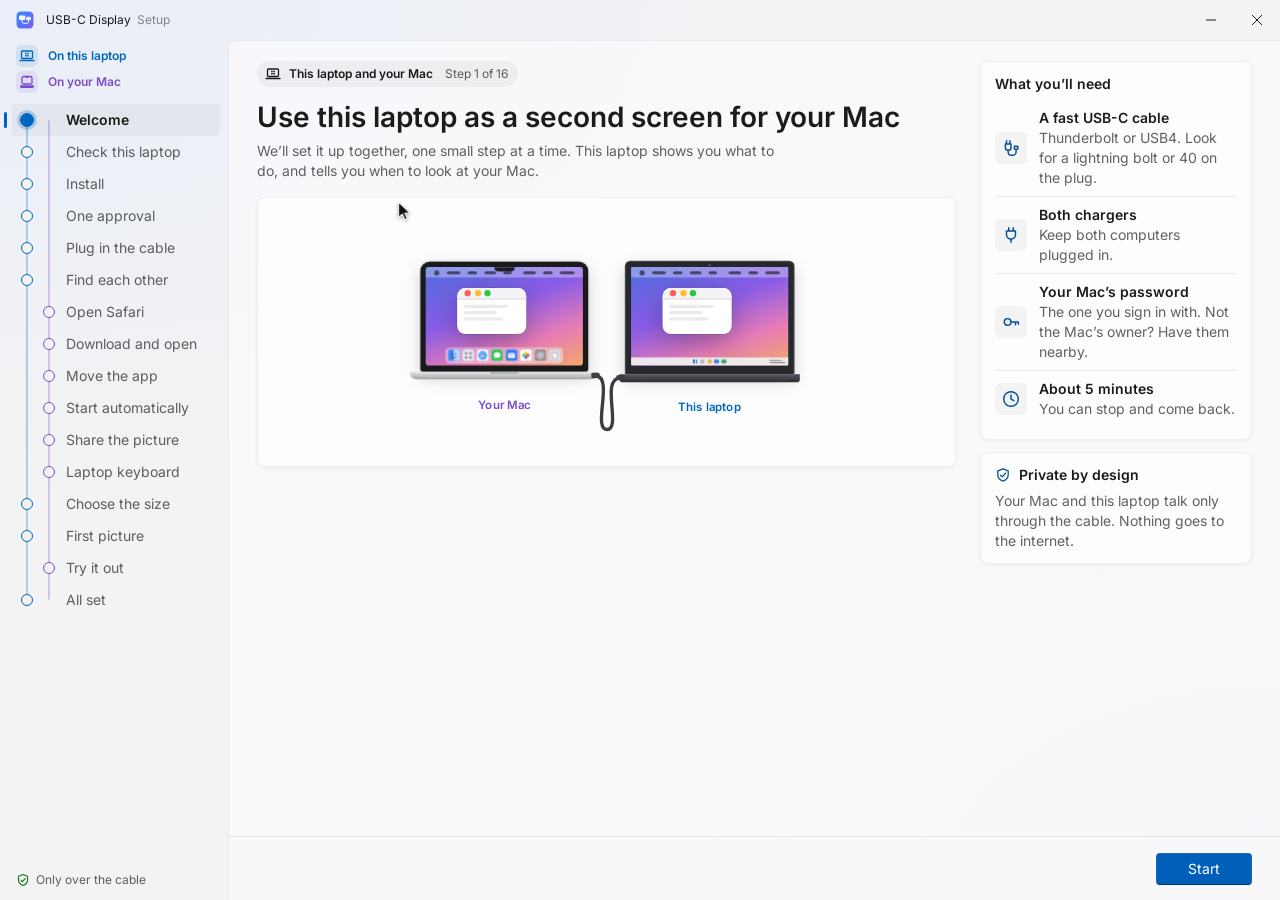
==== commit 927bf70b: "Setup: the window moves to the Mac with the picture; macOS screens drawn as they look When the pictu" ====
--- a/windows/setup/ui/index.html
+++ b/windows/setup/ui/index.html
@@ -7,6 +7,7 @@
 <title>USB-C Display Setup</title>
 <link rel="stylesheet" href="styles.css">
 <link rel="stylesheet" href="scenes.css">
+<link rel="stylesheet" href="macos.css">
 </head>
 <body>
 <div id="app">
@@ -33,6 +34,7 @@
   </main>
 </div>
 <script src="scenes.js"></script>
+<script src="macos.js"></script>
 <script src="steps.js"></script>
 <script src="app.js"></script>
 </body>
--- a/windows/setup/ui/styles.css
+++ b/windows/setup/ui/styles.css
@@ -2,9 +2,22 @@
    html and body stay transparent so Mica shows through. The host adds
    "no-mica" on <html> when Mica is not available. */
 
+/* Inter, bundled (fonts/Inter-OFL.txt): the same letters on the laptop and in the Mac's copy of
+   this window (the handover when the picture starts), where Segoe UI and SF can't both go. */
+@font-face {
+  font-family: "Inter";
+  src: url("fonts/Inter.woff2") format("woff2");
+  font-weight: 100 900;
+  font-display: block;
+}
+
+/* Inter's optical size follows the rendered size, which Safari and WebView2 work out differently
+   (the Mac's copy is zoomed): same shapes everywhere, so lines break in the same places. */
+html { font-optical-sizing: none; }
+
 :root {
-  --font: "Segoe UI Variable Text", "Segoe UI Variable", "Segoe UI", system-ui, -apple-system, "Helvetica Neue", Arial, sans-serif;
-  --font-display: "Segoe UI Variable Display", "Segoe UI Variable", "Segoe UI", system-ui, -apple-system, "Helvetica Neue", Arial, sans-serif;
+  --font: "Inter", "Segoe UI Variable Text", "Segoe UI", system-ui, -apple-system, "Helvetica Neue", Arial, sans-serif;
+  --font-display: "Inter", "Segoe UI Variable Display", "Segoe UI", system-ui, -apple-system, "Helvetica Neue", Arial, sans-serif;
 
   --ease-out: cubic-bezier(0, 0, 0, 1);
   --ease-std: cubic-bezier(0.8, 0, 0.2, 1);
@@ -156,6 +169,14 @@
 .caption.close:hover { background: #c42b1c; color: #fff; }
 .caption.close:active { background: #c84031; color: rgba(255,255,255,.7); }
 
+/* The Mac's copy of this window: everything the same, but macOS's own buttons (drawn by the Mac
+   app) top left instead of Windows' top right. */
+html.mac-window .caption { display: none; }
+/* macOS's dark window material comes out about a quarter brighter than Windows' Mica (measured:
+   #322C2A against #251E1E in the rail): the same darkness, each tinted by its own wallpaper. */
+html.mac-window[data-theme="dark"] body { background: rgba(0, 0, 0, 0.26); }
+html.mac-window .titlebar { padding-left: 84px; -webkit-app-region: no-drag; app-region: no-drag; }
+
 /* ---------- Rail: the journey in two lanes ---------- */
 
 .rail {
@@ -282,14 +303,16 @@
   margin: 12px 0 0;
   font-family: var(--font-display);
   font-size: 28px; line-height: 36px; font-weight: 600;
-  text-wrap: balance;
+  /* Plain wrapping, not balance or pretty: Chrome and Safari break those differently, and the
+     Mac's copy of this window must break lines exactly where the laptop's does. */
+  text-wrap: wrap;
 }
 .title .ok-badge { display: inline-grid; place-items: center; vertical-align: -3px; width: 26px; height: 26px; border-radius: 50%; background: var(--success); color: var(--solid-bg); margin-left: 10px; animation: pop var(--dur-4) var(--ease-fast); }
 .title .ok-badge svg { width: 14px; height: 14px; }
 @keyframes pop { from { transform: scale(0.4); opacity: 0; } }
 
 .col { min-width: 0; min-height: 0; display: flex; flex-direction: column; gap: 14px; }
-.lead { margin: 6px 0 0; color: var(--text-2); max-width: 62ch; text-wrap: pretty; }
+.lead { margin: 6px 0 0; color: var(--text-2); max-width: 540px; text-wrap: wrap; }  /* px, not ch: the same in both engines */
 .lead b { color: var(--text-1); font-weight: 600; }
 .note { margin: 0; font-size: 14px; line-height: 20px; color: var(--text-2); }
 .note b { color: var(--text-1); font-weight: 600; }
@@ -519,6 +542,8 @@
 .spinner { width: 16px; height: 16px; flex: none; animation: spin 1.6s linear infinite; }
 .spinner circle { fill: none; stroke: var(--accent); stroke-width: 2; stroke-linecap: round; stroke-dasharray: 30 60; }
 .spinner.big { width: 24px; height: 24px; }
+.footer .status .ok-ic { flex: none; width: 16px; height: 16px; display: grid; place-items: center; color: var(--accent); }
+.footer .status .ok-ic svg { width: 16px; height: 16px; stroke-width: 1.8; }
 @keyframes spin { to { transform: rotate(360deg); } }
 
 .progress { height: 4px; border-radius: 2px; background: var(--track); overflow: hidden; position: relative; }
--- a/windows/setup/ui/macos.css
+++ b/windows/setup/ui/macos.css
@@ -0,0 +1,441 @@
+/* Replicas of the Mac's own screens (macOS 27, Liquid Glass) for D.scenes.mac.
+   Everything inside .mk-scr is laid out in Mac points (1 CSS px = 1 pt) and
+   then scaled down as one piece, so sizes below can be read straight off a
+   2x capture by halving the pixels. Measurements come from captures of a
+   real Mac in Dark mode with the purple accent; Light mode is reconstructed
+   with the same geometry. Inter stands in for SF Pro: sizes are set so the
+   cap height matches, and letter-spacing so line widths match. */
+
+@font-face {
+  font-family: "MK Text";
+  src: url("fonts/Inter.woff2") format("woff2");
+  font-weight: 100 900;
+  font-display: block;
+}
+
+/* ---------- Root: one cropped view of the Mac's screen ---------- */
+.mk {
+  position: absolute; inset: 0; overflow: hidden;
+  border-radius: 10px;
+  isolation: isolate;
+  font-family: "MK Text", -apple-system, "SF Pro Text", system-ui, sans-serif;
+  font-size: 12.75px; line-height: 16px; letter-spacing: -0.005em;
+  font-feature-settings: "calt", "kern";
+  text-rendering: geometricPrecision;
+  -webkit-font-smoothing: antialiased;
+  color: var(--tx);
+  cursor: default; user-select: none;
+  /* Text styles, tuned against the captures. */
+  --f13: 400 12.75px/16px "MK Text", system-ui, sans-serif;
+  --f13b: 700 12.75px/16px "MK Text", system-ui, sans-serif;
+}
+/* The thin edge around the crop, above the picture but under the pointer. */
+.mk::after { content: ""; position: absolute; inset: 0; border-radius: inherit; box-shadow: inset 0 0 0 1px var(--frame); pointer-events: none; z-index: 45; }
+.mk * { box-sizing: border-box; }
+.mk svg { display: block; overflow: visible; }
+.mk .mk-scr { position: absolute; left: 0; top: 0; transform-origin: 0 0; }
+.mk .a { position: absolute; }
+
+/* ---------- Appearance: Dark (measured) ---------- */
+.mk.dark {
+  --frame: rgba(255, 255, 255, 0.08);
+  --tx: #dfdfdf;            /* body text in windows */
+  --tx-strong: #ffffff;     /* sidebar text */
+  --tx2: #a1a0a0;           /* secondary text */
+  --tx3: #9f9e9d;
+  --title: #e9e9e9;
+  --title-off: #656564;
+  --chev: #626161;
+  /* System Settings, tinted by the wallpaper the way macOS does */
+  --win: #292726;
+  --side: #2c2927;
+  --grp: #2f2d2d;
+  --sep: #393737;
+  --btn: rgba(255, 255, 255, 0.075);
+  --btn-tx: #e2e1e1;
+  --sel: rgba(255, 255, 255, 0.14);
+  --sel-off: rgba(255, 255, 255, 0.055);
+  --edge: rgba(51, 50, 48, 1);
+  --edge-line: #3e3c3c;
+  --capsule: #464443;
+  --capsule-line: rgba(0, 0, 0, 0.75);
+  --field: #53504e;
+  --field-line: rgba(0, 0, 0, 0.6);
+  --field-tx: #b2b0af;
+  --sw-off: #424141;
+  --sw-knob-off: #e3e3e3;
+  /* Alerts (Gatekeeper style): neutral, not tinted */
+  --al: #202020;
+  --al-tx: #dddddd;
+  --al-btn: #303030;
+  --al-btn-tx: #dfdfdf;
+  --al-rim: rgba(255, 255, 255, 0.2);
+  /* Permission prompts (titled panels) */
+  --pr-bar: #333231;
+  --pr-body: #2c2a2a;
+  --pr-sep: #3b3939;
+  --pr-title: #747372;
+  --pr-btn: #3c3a3a;
+  --pr-btn-tx: #e1e1e1;
+  /* Glass: Safari toolbar, popovers, notifications */
+  --glass: rgba(42, 42, 44, 0.72);
+  --glass-solid: #2a2a2c;
+  --glass-line: rgba(255, 255, 255, 0.13);
+  --glass-hi: rgba(255, 255, 255, 0.16);
+  --shadow-win: 0 0 0 0.5px rgba(0, 0, 0, 0.9), 0 22px 56px rgba(0, 0, 0, 0.5), 0 6px 16px rgba(0, 0, 0, 0.32);
+  --shadow-win-off: 0 0 0 0.5px rgba(0, 0, 0, 0.85), 0 14px 36px rgba(0, 0, 0, 0.36);
+  --shadow-al: 0 0 0 0.5px rgba(0, 0, 0, 0.9), 0 26px 70px rgba(0, 0, 0, 0.55), 0 8px 22px rgba(0, 0, 0, 0.35);
+  --menu-tx: #ffffff;
+  --dim: rgba(0, 0, 0, 0.32);
+  /* the download page (follows the Mac's appearance) */
+  --pg-bg: #000000; --pg-card: #1c1c1e; --pg-tx: #f5f5f7; --pg-muted: #a1a1a6; --pg-line: rgba(255, 255, 255, 0.1);
+  --pg-blue: #0a84ff; --pg-soft: rgba(10, 132, 255, 0.12);
+}
+
+/* ---------- Appearance: Light (reconstructed with the same geometry) ---------- */
+.mk.light {
+  --frame: rgba(0, 0, 0, 0.1);
+  --tx: #262626;
+  --tx-strong: #1d1d1f;
+  --tx2: #7f7e7d;
+  --tx3: #807f7e;
+  --title: #1d1d1f;
+  --title-off: #a9a8a7;
+  --chev: #b4b3b2;
+  --win: #f4f3f2;
+  --side: #ebe9e8;
+  --grp: #eae9e8;
+  --sep: #dcdbda;
+  --btn: rgba(0, 0, 0, 0.07);
+  --btn-tx: #262626;
+  --sel: rgba(0, 0, 0, 0.1);
+  --sel-off: rgba(0, 0, 0, 0.05);
+  --edge: rgba(236, 235, 234, 1);
+  --edge-line: #d9d8d7;
+  --capsule: #fbfbfb;
+  --capsule-line: rgba(0, 0, 0, 0.13);
+  --field: #e1e0df;
+  --field-line: rgba(0, 0, 0, 0.06);
+  --field-tx: #8a8988;
+  --sw-off: #e3e2e1;
+  --sw-knob-off: #ffffff;
+  --al: #f6f6f6;
+  --al-tx: #232323;
+  --al-btn: #e3e3e3;
+  --al-btn-tx: #262626;
+  --al-rim: rgba(255, 255, 255, 0.9);
+  --pr-bar: #ecebea;
+  --pr-body: #f5f4f4;
+  --pr-sep: #dddcdb;
+  --pr-title: #9d9c9b;
+  --pr-btn: #e4e3e3;
+  --pr-btn-tx: #262626;
+  --glass: rgba(250, 250, 252, 0.74);
+  --glass-solid: #f7f7f8;
+  --glass-line: rgba(0, 0, 0, 0.1);
+  --glass-hi: rgba(255, 255, 255, 0.9);
+  --shadow-win: 0 0 0 0.5px rgba(0, 0, 0, 0.2), 0 22px 56px rgba(0, 0, 0, 0.24), 0 6px 16px rgba(0, 0, 0, 0.12);
+  --shadow-win-off: 0 0 0 0.5px rgba(0, 0, 0, 0.16), 0 14px 36px rgba(0, 0, 0, 0.16);
+  --shadow-al: 0 0 0 0.5px rgba(0, 0, 0, 0.2), 0 26px 70px rgba(0, 0, 0, 0.3), 0 8px 22px rgba(0, 0, 0, 0.14);
+  --menu-tx: #1d1d1f;
+  --dim: rgba(0, 0, 0, 0.12);
+  --pg-bg: #f5f5f7; --pg-card: #ffffff; --pg-tx: #1d1d1f; --pg-muted: #6e6e73; --pg-line: rgba(0, 0, 0, 0.08);
+  --pg-blue: #0071e3; --pg-soft: #f0f6ff;
+}
+
+/* ---------- Accent colors. --ac fills default buttons and switches, --ac-tx is the
+   text on it, --ac-knob is the switch knob (white with a hint of the accent). ---------- */
+.mk { --ac: #9a55a3; --ac-tx: #fff; }
+.mk.dark.acc-purple { --ac: #9a55a3; }
+.mk.light.acc-purple { --ac: #94459a; }
+.mk.dark.acc-blue, .mk.dark.acc-multicolor { --ac: #1b80f2; }
+.mk.light.acc-blue, .mk.light.acc-multicolor { --ac: #0a77f0; }
+.mk.dark.acc-pink { --ac: #e2508f; }
+.mk.light.acc-pink { --ac: #e0408a; }
+.mk.dark.acc-red { --ac: #e2484c; }
+.mk.light.acc-red { --ac: #dc3a3f; }
+.mk.dark.acc-orange { --ac: #e57f26; }
+.mk.light.acc-orange { --ac: #f07d1a; }
+.mk.dark.acc-yellow { --ac: #f2bd2c; --ac-tx: #1d1d1f; }
+.mk.light.acc-yellow { --ac: #f9bd28; --ac-tx: #1d1d1f; }
+.mk.dark.acc-green { --ac: #55ad3f; }
+.mk.light.acc-green { --ac: #5bb442; }
+.mk.dark.acc-graphite { --ac: #7d7d7f; }
+.mk.light.acc-graphite { --ac: #8c8c8e; }
+.mk { --ac-knob: color-mix(in srgb, var(--ac) 9%, #fff); --ac-ring: color-mix(in srgb, var(--ac) 70%, transparent); }
+
+/* ---------- Desktop: an abstract wallpaper, not Apple's ---------- */
+.mk .mk-wall { position: absolute; inset: 0; overflow: hidden; }
+.mk.dark .mk-wall {
+  background:
+    radial-gradient(42% 38% at 74% 22%, rgba(150, 92, 255, 0.55), transparent 72%),
+    radial-gradient(36% 44% at 96% 70%, rgba(236, 84, 160, 0.42), transparent 70%),
+    radial-gradient(55% 60% at 12% 92%, rgba(28, 118, 255, 0.62), transparent 70%),
+    radial-gradient(40% 36% at 30% 18%, rgba(46, 70, 190, 0.5), transparent 72%),
+    linear-gradient(160deg, #0b0f2e 0%, #161648 38%, #2a1656 66%, #0e0a26 100%);
+}
+.mk.light .mk-wall {
+  background:
+    radial-gradient(42% 38% at 74% 22%, rgba(196, 160, 255, 0.75), transparent 72%),
+    radial-gradient(36% 44% at 96% 72%, rgba(255, 170, 196, 0.75), transparent 70%),
+    radial-gradient(55% 60% at 12% 92%, rgba(120, 186, 255, 0.8), transparent 70%),
+    radial-gradient(40% 36% at 30% 16%, rgba(170, 206, 255, 0.85), transparent 72%),
+    linear-gradient(160deg, #dfe8ff 0%, #e9e2ff 45%, #fde6ee 75%, #f3ecff 100%);
+}
+/* Two soft ribbons of light give it the depth of the glass-era wallpapers. */
+.mk .mk-wall::before, .mk .mk-wall::after {
+  content: ""; position: absolute; border-radius: 50%; filter: blur(40px);
+}
+.mk .mk-wall::before { left: -10%; top: 46%; width: 120%; height: 34%; transform: rotate(-14deg); }
+.mk .mk-wall::after { left: 30%; top: -18%; width: 90%; height: 40%; transform: rotate(18deg); }
+.mk.dark .mk-wall::before { background: linear-gradient(90deg, transparent, rgba(92, 150, 255, 0.28) 30%, rgba(170, 120, 255, 0.24) 65%, transparent); }
+.mk.dark .mk-wall::after { background: linear-gradient(90deg, transparent, rgba(120, 90, 255, 0.22) 40%, rgba(255, 110, 190, 0.16) 75%, transparent); }
+.mk.light .mk-wall::before { background: linear-gradient(90deg, transparent, rgba(255, 255, 255, 0.7) 35%, rgba(255, 240, 250, 0.6) 65%, transparent); }
+.mk.light .mk-wall::after { background: linear-gradient(90deg, transparent, rgba(255, 255, 255, 0.6) 40%, rgba(230, 220, 255, 0.5) 75%, transparent); }
+
+/* Menu bar: transparent over the wallpaper, as on macOS 26 and later. */
+.mk .mk-menu { position: absolute; left: 0; right: 0; top: 0; height: 32px; color: var(--menu-tx); display: flex; align-items: center; justify-content: flex-end; gap: 17px; padding-right: 16px; font: 500 13px/32px "MK Text", system-ui; letter-spacing: 0; }
+.mk.dark .mk-menu { text-shadow: 0 0 6px rgba(0, 0, 0, 0.35); }
+.mk .mk-menu svg { height: 16px; width: auto; fill: currentColor; }
+
+/* ---------- Windows ---------- */
+.mk .mk-win { position: absolute; isolation: isolate; border-radius: 16px; overflow: hidden; background: var(--win); box-shadow: var(--shadow-win); }
+.mk .mk-win.off { box-shadow: var(--shadow-win-off); }
+.mk .mk-win::after { content: ""; position: absolute; inset: 0; border-radius: inherit; box-shadow: inset 0 0.5px 0 rgba(255, 255, 255, 0.1); pointer-events: none; z-index: 30; }
+.mk.light .mk-win::after { box-shadow: inset 0 0.5px 0 rgba(255, 255, 255, 0.8); }
+
+/* Traffic lights: 14 pt glassy buttons, grey when the window isn't in front. */
+.mk .mk-lights { position: absolute; left: 19px; top: 19px; display: flex; gap: 9px; z-index: 20; }
+.mk .mk-lights i { display: block; width: 14px; height: 14px; border-radius: 50%; }
+.mk .mk-lights i:nth-child(1) { background: radial-gradient(circle at 50% 75%, #ee7d70, #e1665a 60%, #d95a4d); box-shadow: inset 0 0 0 0.5px rgba(150, 30, 20, 0.45), inset 0 1px 0.5px rgba(255, 200, 190, 0.55); }
+.mk .mk-lights i:nth-child(2) { background: radial-gradient(circle at 50% 75%, #f8d35a, #f3c22d 60%, #e8b520); box-shadow: inset 0 0 0 0.5px rgba(150, 100, 0, 0.45), inset 0 1px 0.5px rgba(255, 240, 180, 0.6); }
+.mk .mk-lights i:nth-child(3) { background: radial-gradient(circle at 50% 75%, #79cf47, #62bd2e 60%, #55ae24); box-shadow: inset 0 0 0 0.5px rgba(20, 90, 0, 0.45), inset 0 1px 0.5px rgba(200, 255, 180, 0.55); }
+.mk .off .mk-lights i, .mk .mk-win.off .mk-lights i { background: #5a5856; box-shadow: inset 0 0 0 0.5px rgba(0, 0, 0, 0.35); }
+.mk.light .off .mk-lights i, .mk.light .mk-win.off .mk-lights i { background: #d3d2d1; box-shadow: inset 0 0 0 0.5px rgba(0, 0, 0, 0.12); }
+
+/* ---------- System Settings ---------- */
+.mk .mk-set { width: 740px; height: 625px; }
+.mk .mk-side { position: absolute; left: 0; top: 0; bottom: 0; width: 232px; background: var(--side); overflow: hidden; }
+.mk .mk-si { position: absolute; left: 0; width: 232px; height: 32px; font: var(--f13); line-height: 32px; color: var(--tx-strong); white-space: nowrap; }
+.mk .mk-si .ic { position: absolute; left: 19px; top: 6px; width: 20px; height: 20px; }
+.mk .mk-si span { position: absolute; left: 46px; top: 0; }
+.mk .mk-si.sel::before { content: ""; position: absolute; left: 11.5px; top: 0.5px; width: 209px; height: 31px; border-radius: 7.5px; background: var(--sel); }
+.mk .mk-si.sel span { font-weight: 700; letter-spacing: 0; }
+.mk .mk-set.off .mk-si { color: var(--tx2); }
+.mk .mk-set.off .mk-si.sel::before { background: var(--sel-off); }
+.mk .mk-sfade { position: absolute; left: 0; right: 0; top: 0; height: 96px; background: linear-gradient(var(--side) 72%, transparent); }
+.mk .mk-search { position: absolute; left: 9.5px; top: 60.5px; width: 212.5px; height: 28.5px; border-radius: 14.25px; background: var(--field); box-shadow: 0 0 0 0.5px var(--field-line), inset 0 0.5px 0 rgba(255, 255, 255, 0.07); color: var(--field-tx); font: var(--f13); line-height: 28.5px; }
+.mk .mk-search svg { position: absolute; left: 10px; top: 7px; width: 14px; height: 14px; }
+.mk .mk-search span { position: absolute; left: 33px; }
+
+.mk .mk-main { position: absolute; left: 232px; top: 0; right: 0; bottom: 0; overflow: hidden; }
+.mk .mk-pane { position: absolute; left: 0; top: 0; width: 508px; }
+.mk .mk-tb { position: absolute; left: 0; right: 0; top: 0; height: 52px; z-index: 5; }
+.mk .mk-tb.edge { background: color-mix(in srgb, var(--edge) 86%, transparent); backdrop-filter: blur(1.5px); box-shadow: 0 0.5px 0 var(--edge-line); }
+.mk .mk-tb .bf { position: absolute; left: 8px; top: 8.5px; width: 73px; height: 35px; border-radius: 17.5px; background: var(--capsule); box-shadow: 0 0 0 0.5px var(--capsule-line), inset 0 1px 0.5px rgba(255, 255, 255, 0.24), inset 0 0 0 1px rgba(255, 255, 255, 0.1), inset 0 -0.75px 0.5px rgba(255, 255, 255, 0.1); }
+.mk.light .mk-tb .bf { box-shadow: 0 0 0 0.5px var(--capsule-line), 0 1px 3px rgba(0, 0, 0, 0.08), inset 0 0.75px 0 #fff; }
+.mk .mk-tb .bf span { position: absolute; top: 10px; }
+.mk .mk-tb .bf svg { width: 9px; height: 15px; }
+.mk .mk-tb .bf .b { left: 13.5px; color: var(--tx-strong); }
+.mk .mk-tb .bf .f { right: 13.5px; color: var(--tx2); opacity: 0.62; }
+.mk .mk-tb .bf i { position: absolute; left: 36px; top: 8px; width: 1px; height: 19px; background: var(--tx2); opacity: 0.5; }
+.mk .mk-tb .ttl { position: absolute; left: 93.5px; top: 0; font: 700 14.5px/52px "MK Text", system-ui; letter-spacing: 0; color: var(--title); white-space: nowrap; }
+.mk .mk-set.off .mk-tb .ttl { color: var(--title-off); }
+.mk .mk-set.off .mk-tb .bf .b { color: var(--chev); }
+
+/* Grouped rows ("form" style). */
+.mk .mk-g { position: absolute; left: 20px; width: 468px; border-radius: 11px; background: var(--grp); overflow: hidden; }
+.mk .mk-r { position: relative; height: 43px; display: flex; align-items: center; padding: 0 10px; font: var(--f13); line-height: 16px; color: var(--tx); white-space: nowrap; }
+.mk .mk-r + .mk-r::before { content: ""; position: absolute; left: 10px; right: 10px; top: -1px; height: 1px; background: var(--sep); }
+.mk .mk-r.ic + .mk-r.ic::before { left: 40px; }
+.mk .mk-r .ic { width: 20px; height: 20px; margin-right: 10px; flex: none; }
+.mk .mk-r .sp { flex: 1; }
+/* Switches in list rows sit 2 pt below the row's middle, as on the Mac. */
+.mk .mk-r:not(.two) > .mk-sw { margin-top: 4.5px; }
+.mk .mk-r.two > .mk-sw { margin-top: 0.5px; }
+.mk .mk-r .val { color: var(--tx2); margin-right: 9px; }
+.mk .mk-r .mk-chev { width: 6px; height: 11px; flex: none; color: var(--chev); margin-right: 1.5px; }
+.mk .mk-r.two { height: 53px; align-items: flex-start; padding-top: 10px; }
+.mk .mk-r.two .ic { width: 26px; height: 26px; margin: 3px 13px 0 3px; }
+.mk .mk-r.two .nm { display: block; line-height: 17px; }
+.mk .mk-r.two .st { display: flex; align-items: center; gap: 5.5px; color: var(--tx2); line-height: 16px; margin-top: 1px; }
+.mk .mk-hdr { position: absolute; left: 30.5px; font: 700 12.75px/18px "MK Text", system-ui; letter-spacing: 0.006em; color: var(--tx); white-space: nowrap; }
+.mk .mk-desc { position: absolute; left: 30.5px; width: 450px; font: 400 11px/14px "MK Text", system-ui; letter-spacing: 0; color: var(--tx3); }
+.mk .mk-note { color: var(--tx2); font: 400 11px/14px "MK Text", system-ui; letter-spacing: 0; }
+
+/* Push button (capsule) and the circled question mark. */
+.mk .mk-pb { display: inline-flex; align-items: center; justify-content: center; height: 23px; padding: 0 12px; border-radius: 7px; background: var(--btn); color: var(--btn-tx); font: var(--f13); line-height: 23px; white-space: nowrap; }
+.mk.light .mk-pb { background: #fff; box-shadow: 0 0 0 0.5px rgba(0, 0, 0, 0.12), 0 0.5px 2px rgba(0, 0, 0, 0.1); }
+.mk .mk-help { display: inline-flex; align-items: center; justify-content: center; width: 24px; height: 24px; border-radius: 50%; background: var(--btn); color: var(--btn-tx); font: 500 14px/24px "MK Text", system-ui; }
+.mk.light .mk-help { background: #fff; box-shadow: 0 0 0 0.5px rgba(0, 0, 0, 0.12), 0 0.5px 2px rgba(0, 0, 0, 0.1); }
+
+/* Pop-up button with the round up/down arrows. */
+.mk .mk-pop { display: flex; align-items: center; gap: 12px; color: var(--tx); }
+.mk .mk-pop b { margin-right: 3.5px; width: 20px; height: 20px; border-radius: 50%; background: var(--btn); display: grid; place-items: center; }
+.mk .mk-pop b svg { width: 8px; height: 12px; color: var(--tx); }
+
+/* Switch: a 36 x 16 capsule with a wide pill knob. */
+.mk .mk-sw { position: relative; width: 36px; height: 16px; border-radius: 8px; background: var(--sw-off); flex: none; box-shadow: inset 0 0 0 0.5px rgba(0, 0, 0, 0.12); }
+.mk .mk-sw .tr { position: absolute; inset: 0; border-radius: inherit; background: linear-gradient(var(--ac), color-mix(in srgb, var(--ac) 88%, #000)); opacity: 0; }
+.mk .mk-sw .kn { position: absolute; left: 1.5px; top: 1.5px; width: 21px; height: 13px; border-radius: 6.5px; background: var(--sw-knob-off); box-shadow: 0 0.5px 1px rgba(0, 0, 0, 0.25); }
+.mk .mk-sw .kn::after { content: ""; position: absolute; inset: 0; border-radius: inherit; background: var(--ac-knob); opacity: 0; }
+.mk .mk-sw.on .tr, .mk .mk-sw.on .kn::after { opacity: 1; }
+.mk .mk-sw.on .kn { transform: translateX(12px); }
+.mk.light .mk-sw { box-shadow: inset 0 0 0 0.5px rgba(0, 0, 0, 0.06); }
+/* The switch the pointer turns on: driven by the timeline, so these are the
+   "off" starting values; .kn::after can't be animated, so a real child is used. */
+.mk .mk-sw .kt { position: absolute; inset: 0; border-radius: inherit; background: var(--ac-knob); opacity: 0; }
+.mk .mk-sw.on .kt { opacity: 1; }
+
+/* Small "+ -" bar at the bottom of a list. */
+.mk .mk-pm { position: relative; height: 24.5px; background: var(--grp); box-shadow: inset 0 1px 0 var(--sep); display: flex; align-items: center; padding-left: 8px; color: var(--tx2); }
+.mk .mk-pm svg { width: 11px; height: 11px; }
+.mk .mk-pm i { width: 1px; height: 15px; background: var(--sep); margin: 0 10px; }
+
+/* Holds a dialog in the middle of what the camera shows. */
+.mk .mk-ctr { position: absolute; display: flex; align-items: center; justify-content: center; }
+.mk .mk-ctr > * { position: relative !important; left: auto !important; top: auto !important; flex: none; }
+
+/* ---------- Alerts (Gatekeeper style: 260 pt wide, round, stacked buttons) ---------- */
+.mk .mk-al { position: absolute; z-index: 12; width: 260px; border-radius: 26px; background: var(--al); box-shadow: var(--shadow-al); padding: 20px 0 16px; color: var(--al-tx); }
+.mk .mk-al::before { content: ""; position: absolute; inset: 0; border-radius: inherit; box-shadow: inset 0 1px 0 var(--al-rim), inset 0 0 0 0.5px rgba(255, 255, 255, 0.06); pointer-events: none; }
+.mk.light .mk-al::before { box-shadow: inset 0 1px 0 #fff, inset 0 0 0 0.5px rgba(0, 0, 0, 0.04); }
+.mk .mk-al .ai { width: 64px; height: 64px; margin-left: 20px; }
+.mk .mk-al .q { position: absolute; right: 12px; top: 12px; width: 28px; height: 28px; border-radius: 50%; background: var(--al-btn); color: var(--al-btn-tx); font: 500 16px/28px "MK Text", system-ui; text-align: center; letter-spacing: 0; }
+.mk .mk-al h4 { margin: 16.4px 22px 0; font: var(--f13b); letter-spacing: 0.01em; color: var(--al-tx); }
+.mk .mk-al p { margin: 10px 22px 0; font: var(--f13); letter-spacing: -0.003em; }
+.mk .mk-al p + p { margin-top: 8px; }
+.mk .mk-al .bt { margin: 15.6px 16px 0; display: grid; gap: 6px; }
+.mk .mk-al .bt.row { grid-auto-flow: column; grid-auto-columns: 1fr; gap: 8px; }
+.mk .mk-al .bt div { height: 28px; border-radius: 14px; background: var(--al-btn); color: var(--al-btn-tx); font: var(--f13); line-height: 28px; text-align: center; white-space: nowrap; }
+.mk .mk-al .bt .def { background: var(--ac); color: var(--ac-tx); }
+.mk .mk-al .fldw { position: relative; margin: 14px 16px 0; }
+.mk .mk-al .fldw .fr { position: absolute; inset: -3.5px; border-radius: 12.5px; border: 3.5px solid var(--ac-ring); opacity: 0; }
+.mk .mk-al .fld { height: 28px; border-radius: 9px; background: var(--al-btn); box-shadow: inset 0 0 0 0.5px rgba(255, 255, 255, 0.06); padding: 0 11px; font: var(--f13); line-height: 28px; color: var(--al-tx); position: relative; white-space: nowrap; overflow: hidden; }
+.mk.light .mk-al .fld { background: #fff; box-shadow: inset 0 0 0 0.5px rgba(0, 0, 0, 0.14); }
+.mk .mk-al .fld .ph { position: absolute; left: 11px; top: 0; color: var(--tx2); }
+.mk .mk-al .fld .dots { letter-spacing: 0.12em; font-size: 15px; }
+
+/* ---------- Permission prompt (titled panel, 461 pt wide) ---------- */
+.mk .mk-pr { position: absolute; width: 461px; height: 181px; border-radius: 16px; overflow: hidden; background: var(--pr-body); box-shadow: var(--shadow-al); color: var(--tx); }
+.mk .mk-pr::after { content: ""; position: absolute; inset: 0; border-radius: inherit; box-shadow: inset 0 0.5px 0 rgba(255, 255, 255, 0.12); pointer-events: none; }
+.mk .mk-pr .bar { position: absolute; left: 0; right: 0; top: 0; height: 32px; background: var(--pr-bar); box-shadow: 0 0.5px 0 var(--pr-sep); padding-left: 20px; font: var(--f13b); line-height: 32px; letter-spacing: 0.01em; color: var(--pr-title); }
+.mk .mk-pr .lk { position: absolute; left: 22px; top: 52px; width: 64px; height: 66px; }
+.mk .mk-pr .tx { position: absolute; left: 104px; top: 51.9px; width: 340px; }
+.mk .mk-pr .tx b { display: block; font: var(--f13b); letter-spacing: 0.017em; color: var(--tx); }
+.mk .mk-pr .tx p { margin: 8px 0 0; font: var(--f13); letter-spacing: 0.001em; }
+.mk .mk-pr .mk-help { position: absolute; left: 20px; top: 137px; background: var(--pr-btn); color: var(--pr-btn-tx); box-shadow: none; }
+.mk .mk-pr .bt { position: absolute; right: 20px; top: 137px; display: flex; gap: 12px; }
+.mk .mk-pr .bt div { height: 24px; padding: 0 11.6px; border-radius: 6px; background: var(--pr-btn); color: var(--pr-btn-tx); font: var(--f13); line-height: 24px; letter-spacing: 0.012em; white-space: nowrap; }
+.mk.light .mk-pr .bt div, .mk.light .mk-pr .mk-help { background: #fff; box-shadow: 0 0 0 0.5px rgba(0, 0, 0, 0.12), 0 0.5px 2px rgba(0, 0, 0, 0.1); }
+
+/* ---------- Safari ---------- */
+.mk .mk-saf { background: var(--pg-bg); }
+.mk .mk-saf .stb { position: absolute; left: 0; right: 0; top: 0; height: 52px; z-index: 6; background: var(--glass); backdrop-filter: blur(20px) saturate(1.6); box-shadow: 0 0.5px 0 var(--glass-line); }
+.mk .mk-saf .pill { position: absolute; top: 9px; height: 34px; border-radius: 17px; background: var(--capsule); box-shadow: 0 0 0 0.5px var(--capsule-line), inset 0 0.75px 0 rgba(255, 255, 255, 0.14); color: var(--tx-strong); display: flex; align-items: center; }
+.mk.light .mk-saf .pill { box-shadow: 0 0 0 0.5px var(--capsule-line), 0 1px 3px rgba(0, 0, 0, 0.07), inset 0 0.75px 0 #fff; }
+.mk .mk-saf .pill svg { width: 17px; height: 17px; margin: 0 9px; }
+.mk .mk-saf .pill .fd { color: var(--chev); }
+.mk .mk-saf .mk-addr { position: absolute; top: 9px; height: 34px; border-radius: 17px; background: var(--capsule); box-shadow: 0 0 0 0.5px var(--capsule-line), inset 0 0.75px 0 rgba(255, 255, 255, 0.14); font: var(--f13); line-height: 34px; color: var(--tx-strong); text-align: center; white-space: nowrap; overflow: hidden; }
+.mk.light .mk-saf .addr { box-shadow: 0 0 0 0.5px var(--capsule-line), 0 1px 3px rgba(0, 0, 0, 0.07), inset 0 0.75px 0 #fff; }
+.mk .mk-saf .mk-addr .ph { position: absolute; inset: 0; color: var(--tx2); }
+.mk .mk-saf .mk-addr .url { position: relative; }
+.mk .mk-saf .mk-addr .rl { position: absolute; right: 11px; top: 10px; width: 14px; height: 14px; color: var(--tx2); }
+.mk .mk-saf .mk-addr .prog { position: absolute; left: 0; top: 0; bottom: 0; width: 100%; transform-origin: 0 0; transform: scaleX(0); background: color-mix(in srgb, var(--pg-blue) 22%, transparent); }
+.mk .mk-saf .mk-addr.edit { text-align: left; padding-left: 14px; background: var(--al); box-shadow: 0 0 0 3.5px var(--ac-ring), 0 0 0 0.5px var(--capsule-line); }
+.mk .mk-saf .mk-addr.edit .ph { left: 14px; text-align: left; }
+.mk .mk-saf .mk-addr .caret { display: inline-block; width: 1.5px; height: 15px; margin-left: 1px; vertical-align: -3px; background: var(--ac); }
+.mk .mk-saf .vp { position: absolute; left: 0; right: 0; top: 0; bottom: 0; overflow: hidden; }
+.mk .mk-saf .start { position: absolute; inset: 0; background: var(--pg-bg); }
+.mk.dark .mk-saf .start { background: linear-gradient(#232325, #1d1d1f); }
+.mk.light .mk-saf .start { background: linear-gradient(#f7f7f8, #efeff1); }
+
+/* The download page, as the laptop serves it (web/index.html), at 1 CSS px = 1 pt. */
+.mk .mk-page { position: absolute; left: 0; right: 0; font: 400 17px/1.47 "MK Text", system-ui; letter-spacing: -0.01em; color: var(--pg-tx); text-align: center; }
+.mk .mk-page main { display: block; width: 560px; margin: 0 auto; background: var(--pg-card); border-radius: 22px; padding: 44px 44px 36px; box-shadow: 0 1px 2px rgba(0, 0, 0, 0.4), 0 12px 40px rgba(0, 0, 0, 0.5); }
+.mk.light .mk-page main { box-shadow: 0 1px 2px rgba(0, 0, 0, 0.04), 0 12px 40px rgba(0, 0, 0, 0.08); }
+.mk .mk-page .icon { width: 112px; height: 112px; margin: 0 auto 18px; }
+.mk .mk-page h1 { font-size: 32px; line-height: 1.15; letter-spacing: -0.025em; margin: 0 0 10px; font-weight: 700; }
+.mk .mk-page .pl { color: var(--pg-muted); margin: 0 auto 28px; }
+.mk .mk-page .path { display: flex; align-items: center; justify-content: center; gap: 12px; margin: 0 auto 30px; color: var(--pg-muted); font-size: 13px; line-height: 1.47; }
+.mk .mk-page .path span { display: flex; flex-direction: column; align-items: center; gap: 6px; }
+.mk .mk-page .wire { width: 110px; height: 4px; border-radius: 2px; background: var(--pg-line); margin-bottom: 20px; position: relative; overflow: hidden; }
+.mk .mk-page .wire::after { content: ""; position: absolute; left: 35%; top: 0; width: 30%; height: 100%; border-radius: 2px; background: var(--pg-blue); }
+.mk .mk-page .dl { display: inline-flex; align-items: center; justify-content: center; gap: 10px; min-width: 300px; padding: 16px 30px; font-size: 19px; line-height: 28px; font-weight: 600; letter-spacing: -0.015em; color: #fff; background: var(--pg-blue); border-radius: 980px; }
+.mk .mk-page .dl svg { width: 20px; height: 20px; }
+.mk .mk-page .dl.again { background: transparent; color: var(--pg-blue); box-shadow: inset 0 0 0 2px var(--pg-blue); min-width: 0; padding: 10px 22px; font-size: 16px; line-height: 24px; }
+.mk .mk-page .meta { color: var(--pg-muted); font-size: 14px; margin: 12px 0 0; }
+.mk .mk-page .box { text-align: left; margin: 18px 0 0; padding: 22px 24px; border-radius: 16px; background: var(--pg-soft); }
+.mk .mk-page .box h2 { font-size: 19px; line-height: 1.3; margin: 0 0 8px; letter-spacing: -0.015em; }
+.mk .mk-page .box p { margin: 0 0 14px; }
+.mk .mk-page .box .dl { width: 100%; min-width: 0; font-size: 17px; padding: 14px 24px; }
+.mk .mk-page .box .meta { margin: 10px 0 0; text-align: center; }
+.mk .mk-page .box ol { margin: 0; padding-left: 22px; }
+.mk .mk-page .box li { margin: 6px 0; }
+
+/* Suggestions under the address field while typing. */
+.mk .mk-sug { position: absolute; top: 49px; border-radius: 16px; padding: 6px; background: var(--glass-solid); box-shadow: 0 0 0 0.5px var(--glass-line), 0 14px 40px rgba(0, 0, 0, 0.32), inset 0 0.75px 0 var(--glass-hi); color: var(--tx); font: var(--f13); z-index: 7; }
+.mk .mk-sug .hd { padding: 4px 10px 3px; font: var(--f13b); font-size: 11px; color: var(--tx2); letter-spacing: 0.01em; }
+.mk .mk-sug .r { display: flex; align-items: center; gap: 9px; height: 30px; padding: 0 10px; border-radius: 9px; white-space: nowrap; }
+.mk .mk-sug .r svg { width: 15px; height: 15px; color: var(--tx2); flex: none; }
+.mk .mk-sug .r.on { background: var(--ac); color: var(--ac-tx); }
+.mk .mk-sug .r.on svg { color: var(--ac-tx); }
+.mk .mk-sug .r small { color: var(--tx2); font-size: 12px; }
+.mk .mk-sug .r.on small { color: color-mix(in srgb, var(--ac-tx) 75%, transparent); }
+
+/* Toolbar download button and the Downloads popover. */
+.mk .mk-saf .dlb svg { width: 18px; height: 18px; }
+.mk .mk-pop2 { position: absolute; width: 330px; border-radius: 22px; background: var(--glass-solid); box-shadow: 0 0 0 0.5px var(--glass-line), 0 18px 50px rgba(0, 0, 0, 0.35), inset 0 0.75px 0 var(--glass-hi); padding: 10px; color: var(--tx); z-index: 8; }
+.mk .mk-pop2 .hd { display: flex; align-items: center; justify-content: space-between; height: 28px; padding: 0 6px 0 8px; font: var(--f13b); letter-spacing: 0.01em; }
+.mk .mk-pop2 .hd span { font: var(--f13); color: var(--tx2); }
+.mk .mk-pop2 .it { position: relative; display: flex; align-items: center; gap: 10px; height: 52px; padding: 0 8px; border-radius: 12px; }
+.mk .mk-pop2 .it .ic { width: 38px; height: 38px; flex: none; }
+.mk .mk-pop2 .it b { display: block; font: var(--f13b); letter-spacing: 0.01em; }
+.mk .mk-pop2 .it span { display: block; font: var(--f13); color: var(--tx2); font-size: 11.35px; line-height: 15px; }
+.mk .mk-pop2 .it .mg { margin-left: auto; width: 17px; height: 17px; color: var(--tx2); }
+.mk .mk-pop2 .it .mk-hl { position: absolute; inset: 0; border-radius: inherit; background: var(--ac); opacity: 0; }
+.mk .mk-pop2 .it > :not(.mk-hl) { position: relative; }
+
+/* Return key, shown pressed when Safari needs it. */
+.mk .mk-key { position: absolute; width: 78px; height: 46px; border-radius: 9px; background: linear-gradient(#fbfbfb, #ececee); box-shadow: 0 0 0 0.5px rgba(0, 0, 0, 0.25), 0 2px 0 #b9b9be, 0 4px 10px rgba(0, 0, 0, 0.3); color: #3a3a3c; font: 500 12px/1 "MK Text", system-ui; letter-spacing: 0; z-index: 40; }
+.mk .mk-key span { position: absolute; right: 10px; bottom: 9px; }
+.mk .mk-key svg { position: absolute; right: 10px; top: 9px; width: 12px; height: 10px; }
+
+/* ---------- Notification banner (glass) ---------- */
+.mk .mk-note-b { position: absolute; width: 344px; border-radius: 22px; padding: 12px 14px 12px 12px; background: var(--glass); backdrop-filter: blur(24px) saturate(1.8); box-shadow: 0 0 0 0.5px var(--glass-line), 0 10px 30px rgba(0, 0, 0, 0.28), inset 0 0.75px 0 var(--glass-hi); display: flex; gap: 10px; color: var(--tx-strong); }
+.mk .mk-note-b .ic { width: 38px; height: 38px; flex: none; margin-top: 1px; }
+.mk .mk-note-b .bd { flex: 1; min-width: 0; }
+.mk .mk-note-b b { display: block; font: var(--f13b); letter-spacing: 0.01em; }
+.mk .mk-note-b p { margin: 1px 0 0; font: var(--f13); color: var(--tx); }
+.mk .mk-note-b .tm { position: absolute; right: 14px; top: 12px; font: var(--f13); font-size: 11.35px; color: var(--tx2); }
+
+/* ---------- Sheet dim and arrangement view (Displays) ---------- */
+.mk .mk-dim { position: absolute; inset: 0; background: var(--dim); z-index: 9; }
+.mk .mk-arr { position: absolute; border-radius: 22px; background: var(--al); box-shadow: var(--shadow-al); z-index: 10; color: var(--al-tx); }
+.mk .mk-arr .txt { position: absolute; left: 22px; right: 22px; top: 18px; font: var(--f13); color: var(--tx2); }
+.mk .mk-arr .area { position: absolute; left: 22px; right: 22px; top: 62px; height: 140px; overflow: hidden; border-radius: 12px; background: rgba(0, 0, 0, 0.18); }
+.mk.light .mk-arr .area { background: rgba(0, 0, 0, 0.05); }
+.mk .mk-disp { position: absolute; border-radius: 3px; box-shadow: 0 0 0 1.5px rgba(0, 0, 0, 0.55), 0 2px 6px rgba(0, 0, 0, 0.3); overflow: hidden; }
+.mk .mk-disp .wl { position: absolute; inset: 0; background: linear-gradient(160deg, #1a2a7a, #4a2a8c 50%, #9a3a7a); }
+.mk.light .mk-disp .wl { background: linear-gradient(160deg, #8fb3ff, #c4a8ff 50%, #ffb8cc); }
+.mk .mk-disp .mb { position: absolute; left: 0; right: 0; top: 0; height: 5px; background: rgba(255, 255, 255, 0.85); }
+.mk .mk-disp span { position: absolute; left: 0; right: 0; bottom: 6px; text-align: center; color: #fff; font: 600 11px/14px "MK Text", system-ui; text-shadow: 0 1px 2px rgba(0, 0, 0, 0.5); }
+.mk .mk-disp.drag { box-shadow: 0 0 0 2px var(--ac), 0 6px 16px rgba(0, 0, 0, 0.4); }
+
+/* Display thumbnails at the top of the Displays pane. */
+.mk .mk-dth { position: absolute; text-align: center; font: var(--f13b); letter-spacing: 0.01em; color: var(--tx); }
+
+/* ---------- Pointer, and the highlight the wizard draws around the target ---------- */
+.mk .mk-cur { position: absolute; left: 0; top: 0; z-index: 50; pointer-events: none; filter: drop-shadow(0 1px 1.2px rgba(0, 0, 0, 0.45)); }
+.mk .mk-cur svg { display: block; overflow: visible; transform-origin: 1px 1px; }
+.scene:has(> .mk) > .halo {
+  border-radius: 999px !important;
+  box-shadow: 0 0 0 2px var(--mk-ring, #b98cff), 0 0 0 6px color-mix(in srgb, var(--mk-ring, #b98cff) 28%, transparent), 0 0 14px 4px color-mix(in srgb, var(--mk-ring, #b98cff) 30%, transparent);
+}
+.scene:has(> .mk) > .ring {
+  width: 26px; height: 26px; margin: -13px 0 0 -13px;
+  border: 2px solid var(--mk-ring, #b98cff); background: color-mix(in srgb, var(--mk-ring, #b98cff) 18%, transparent);
+}
+.scene:has(> .mk.light) { --mk-ring: #8a4fe0; }
+.scene:has(> .mk.dark) { --mk-ring: #c49bff; }
+.scene:has(> .mk.sq) > .halo { border-radius: 9px !important; }
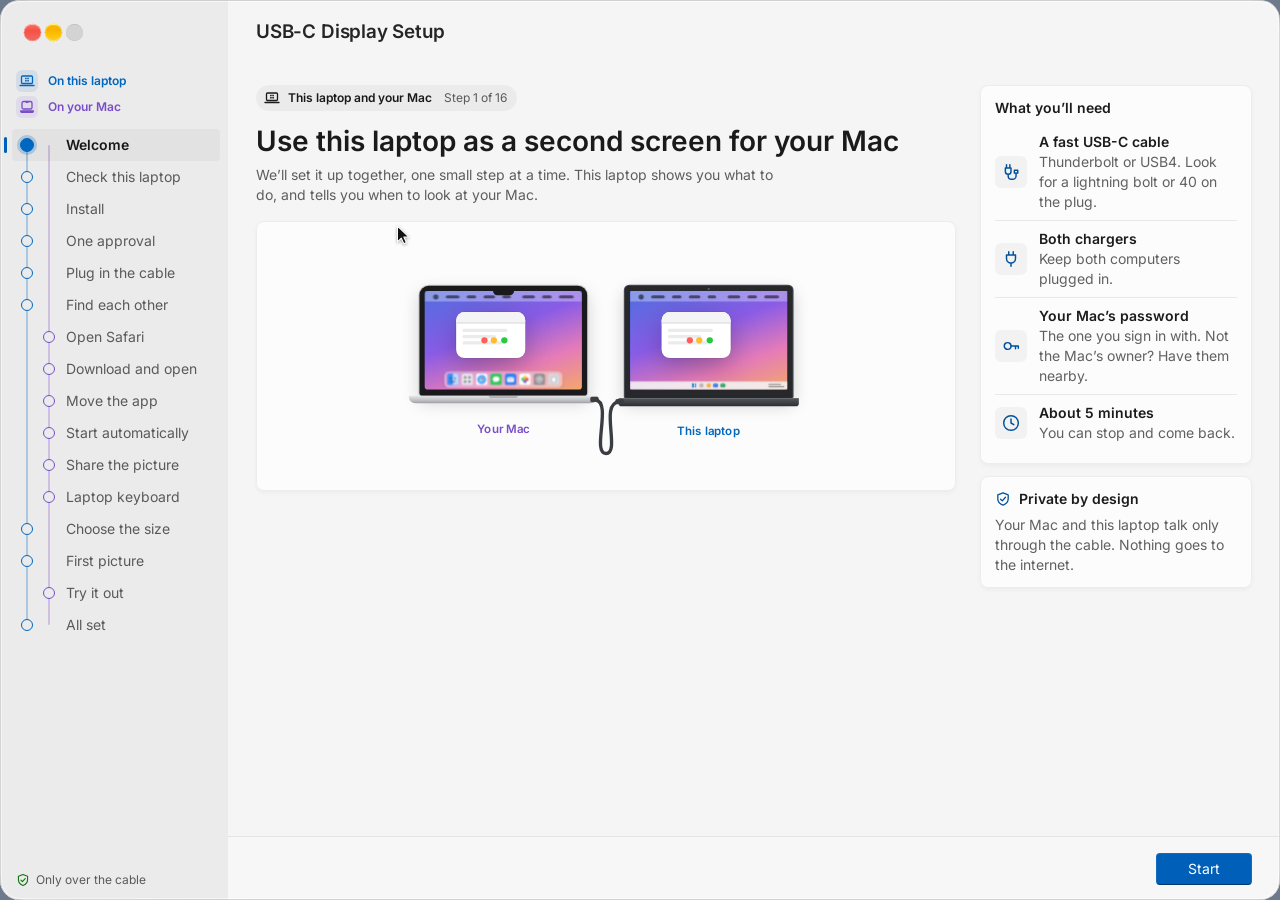
==== commit ad9c8569: "Setup: a Mac window on Windows too, so the handover changes only the background The setup window loo" ====
--- a/windows/setup/ui/index.html
+++ b/windows/setup/ui/index.html
@@ -11,13 +11,15 @@
 </head>
 <body>
 <div id="app">
-  <header class="titlebar">
-    <svg class="app-icon" viewBox="0 0 32 32" aria-hidden="true"><defs><linearGradient id="tbg" x1="0" y1="0" x2="1" y2="1"><stop offset="0" stop-color="#2f8cff"/><stop offset="1" stop-color="#7b5cf0"/></linearGradient></defs><rect x="1" y="1" width="30" height="30" rx="7.5" fill="url(#tbg)"/><rect x="5.5" y="8" width="11" height="8" rx="1.6" fill="#fff"/><rect x="18" y="10" width="8.5" height="6.5" rx="1.4" fill="#fff" fill-opacity=".85"/><path d="M11 16v3.2c0 1.8 1.2 2.8 3 2.8h5.2c1.8 0 3-1 3-2.8v-2.7" stroke="#fff" stroke-width="1.7" fill="none" stroke-linecap="round"/></svg>
-    <div class="app-name">USB-C Display<span>Setup</span></div>
-    <div class="spacer"></div>
-    <button class="caption" data-act="minimize" title="Minimize" aria-label="Minimize"><svg viewBox="0 0 10 10"><path d="M0 5h10" stroke="currentColor" stroke-width="1"/></svg></button>
-    <button class="caption close" data-act="close" title="Close. You can finish setup later." aria-label="Close"><svg viewBox="0 0 10 10"><path d="M0 0l10 10M10 0L0 10" stroke="currentColor" stroke-width="1"/></svg></button>
-  </header>
+  <!-- A Mac window, on Windows too: macOS's buttons top left, its title bar, corners and edge.
+       The Mac's copy of this window (the handover) is the same page, so nothing changes at the cut. -->
+  <div class="lights" id="lights">
+    <button class="tl close" data-act="close" aria-label="Close. You can finish setup later."><svg viewBox="0 0 14 14" aria-hidden="true"><path d="M4.6 4.6l4.8 4.8M9.4 4.6l-4.8 4.8"/></svg></button>
+    <button class="tl min" data-act="minimize" aria-label="Minimize"><svg viewBox="0 0 14 14" aria-hidden="true"><path d="M3.9 7h6.2"/></svg></button>
+    <button class="tl zoom" disabled aria-hidden="true" tabindex="-1"><svg viewBox="0 0 14 14" aria-hidden="true"><path class="fill" d="M4.2 9.8V5.6l4.2 4.2zM9.8 4.2v4.2L5.6 4.2z"/></svg></button>
+  </div>
+  <header class="titlebar"><div class="win-title">USB-C Display Setup</div></header>
+  <div class="drag-strip" aria-hidden="true"></div>
   <nav class="rail" id="rail" aria-label="Setup steps"></nav>
   <main class="main">
     <div class="content" id="content">
@@ -32,6 +34,7 @@
     </div>
     <div class="footer" id="r-footer"></div>
   </main>
+  <svg class="win-edge" id="win-edge" aria-hidden="true"><path class="hi"/><path class="out"/></svg>
 </div>
 <script src="scenes.js"></script>
 <script src="macos.js"></script>
--- a/windows/setup/ui/styles.css
+++ b/windows/setup/ui/styles.css
@@ -1,6 +1,8 @@
-/* USB-C Display Setup: Windows 11 Fluent look over a Mica window.
-   html and body stay transparent so Mica shows through. The host adds
-   "no-mica" on <html> when Mica is not available. */
+/* USB-C Display Setup: a Mac window, on Windows from the start and on the Mac after the handover.
+   html and body stay transparent: #app is the window (its shape, colours, title bar, edge), so
+   outside its corners the desktop shows (the hosts give it a borderless, transparent canvas and
+   the shadow). Sizes of the window's own parts are in Mac points: --mpt is one point in CSS
+   pixels, set by app.js from the laptop's scale, so they come out as on the Mac's new screen. */
 
 /* Inter, bundled (fonts/Inter-OFL.txt): the same letters on the laptop and in the Mac's copy of
    this window (the handover when the picture starts), where Segoe UI and SF can't both go. */
@@ -37,7 +39,7 @@
   --text-3: rgba(0, 0, 0, 0.45);
   --text-dis: rgba(0, 0, 0, 0.36);
 
-  --solid-bg: #f3f3f3;
+  --solid-bg: #f5f5f5;
   --layer: rgba(255, 255, 255, 0.5);
   --layer-stroke: rgba(0, 0, 0, 0.0578);
   --card: rgba(255, 255, 255, 0.7);
@@ -66,8 +68,17 @@
   --pc: #0067c0;   --pc-bg: rgba(0, 103, 192, 0.10);
   --mac: #7a4dc9;  --mac-bg: rgba(122, 77, 201, 0.10);
 
-  --mica-sim: radial-gradient(120% 90% at 0% 0%, #e9eef8 0%, transparent 60%),
-              radial-gradient(90% 80% at 100% 100%, #f2ecf6 0%, transparent 60%), #f3f3f3;
+  /* The Mac window (macOS 27): content and sidebar, the title, the edge (0.5 pt outline, 1 pt
+     highlight inside) and the traffic lights' rims. */
+  --mpt: 0.8333px;
+  --win-main: #f5f5f5;
+  --win-side: #ebebeb;
+  --win-title: rgba(0, 0, 0, 0.85);
+  --win-title-off: rgba(0, 0, 0, 0.3);
+  --win-out: rgba(0, 0, 0, 0.22);
+  --win-hi: rgba(255, 255, 255, 0.55);
+  --tl-off: rgba(0, 0, 0, 0.1);
+  --tl-off-rim: rgba(0, 0, 0, 0.12);
 
   color-scheme: light;
 }
@@ -84,7 +95,7 @@
   --text-3: rgba(255, 255, 255, 0.544);
   --text-dis: rgba(255, 255, 255, 0.363);
 
-  --solid-bg: #202020;
+  --solid-bg: #2e2e2e;
   --layer: rgba(58, 58, 58, 0.3);
   --layer-stroke: rgba(0, 0, 0, 0.1);
   --card: rgba(255, 255, 255, 0.0512);
@@ -111,8 +122,15 @@
   --pc: #60b8ff;   --pc-bg: rgba(96, 184, 255, 0.13);
   --mac: #c3a3ff;  --mac-bg: rgba(195, 163, 255, 0.13);
 
-  --mica-sim: radial-gradient(120% 90% at 0% 0%, #232a36 0%, transparent 60%),
-              radial-gradient(90% 80% at 100% 100%, #2a2430 0%, transparent 60%), #202020;
+  /* Measured on macOS 27 (System Settings, without the wallpaper's tint). */
+  --win-main: #2e2e2e;
+  --win-side: #292929;
+  --win-title: rgba(255, 255, 255, 0.85);
+  --win-title-off: rgba(255, 255, 255, 0.3);
+  --win-out: rgba(0, 0, 0, 0.8);
+  --win-hi: rgba(255, 255, 255, 0.07);
+  --tl-off: rgba(235, 235, 235, 0.19);
+  --tl-off-rim: rgba(190, 190, 190, 0.75);
 
   color-scheme: dark;
 }
@@ -129,59 +147,100 @@
   user-select: none;
   cursor: default;
 }
-html.no-mica body { background: var(--solid-bg); }
-html.preview body { background: var(--mica-sim); }
+html.preview { background: #6d7a8c; }  /* the preview harness: a stand-in desktop around the window */
 
 button { font: inherit; color: inherit; }
 a { color: var(--accent-text); }
 :focus-visible { outline: 2px solid var(--text-1); outline-offset: 2px; border-radius: var(--r-ctl); }
 
-/* ---------- Shell ---------- */
-
+/* ---------- Shell: the window ---------- */
+
+/* Its shape (16 pt corners with macOS's continuous curve) is a clip path app.js sets for the
+   window's size; the edge is drawn along the same path (.win-edge). The sidebar runs to the top,
+   under the traffic lights, as in macOS's own apps. */
 #app {
+  position: relative;
   height: 100%;
   display: grid;
   grid-template-columns: 228px 1fr;
-  grid-template-rows: 40px 1fr;
-  grid-template-areas: "title title" "rail main";
+  grid-template-rows: calc(52 * var(--mpt)) 1fr;
+  grid-template-areas: "rail title" "rail main";
+  background: var(--win-main);
 }
 
 .titlebar {
   grid-area: title;
   display: flex; align-items: center;
-  height: 40px; padding-left: 16px;
+  padding: 0 28px;
   -webkit-app-region: drag;
   app-region: drag;
 }
-.titlebar .app-icon { width: 18px; height: 18px; flex: none; }
-.titlebar .app-name { margin-left: 12px; font-size: 12px; line-height: 16px; color: var(--text-1); }
-.titlebar .app-name span { color: var(--text-3); margin-left: 6px; }
-.titlebar .spacer { flex: 1; }
-.caption {
+.win-title {
+  font-size: calc(15 * var(--mpt)); line-height: 1; font-weight: 600; letter-spacing: -0.01em;
+  color: var(--win-title);
+  white-space: nowrap; overflow: hidden; text-overflow: ellipsis;
+  transition: color var(--dur-2) linear;
+}
+/* The sidebar's top, beside the lights, moves the window too. */
+.drag-strip {
+  position: absolute; left: 0; top: 0; width: 228px; height: calc(52 * var(--mpt));
+  -webkit-app-region: drag; app-region: drag;
+}
+html.inactive .win-title { color: var(--win-title-off); }
+
+/* Traffic lights, as macOS 27 draws them (measured, 2x): 14 pt glass circles 9 pt apart, 19 pt
+   in from the corner, a bright rim top and bottom; the symbols show while the pointer is over
+   any of them. Zoom is off (this window has one size), as on a Mac. Grey when the window isn't
+   in front. */
+.lights {
+  position: absolute; z-index: 20;
+  left: calc(19 * var(--mpt)); top: calc(19 * var(--mpt));
+  display: flex; gap: calc(9 * var(--mpt));
   -webkit-app-region: no-drag; app-region: no-drag;
-  width: 46px; height: 40px; border: 0; background: transparent;
-  display: grid; place-items: center; color: var(--text-1);
-  transition: background var(--dur-1) linear;
-}
-.caption svg { width: 10px; height: 10px; }
-.caption:hover { background: var(--subtle-hover); }
-.caption:active { background: var(--subtle-press); color: var(--text-2); }
-.caption.close:hover { background: #c42b1c; color: #fff; }
-.caption.close:active { background: #c84031; color: rgba(255,255,255,.7); }
-
-/* The Mac's copy of this window: everything the same, but macOS's own buttons (drawn by the Mac
-   app) top left instead of Windows' top right. */
-html.mac-window .caption { display: none; }
-/* macOS's dark window material comes out about a quarter brighter than Windows' Mica (measured:
-   #322C2A against #251E1E in the rail): the same darkness, each tinted by its own wallpaper. */
-html.mac-window[data-theme="dark"] body { background: rgba(0, 0, 0, 0.26); }
-html.mac-window .titlebar { padding-left: 84px; -webkit-app-region: no-drag; app-region: no-drag; }
+}
+.tl {
+  position: relative; width: calc(14 * var(--mpt)); height: calc(14 * var(--mpt));
+  padding: 0; border: 0; border-radius: 50%;
+  background: var(--tl-fill);
+  box-shadow: inset 0 calc(0.5 * var(--mpt)) 0 var(--tl-rim-top), inset 0 calc(-0.5 * var(--mpt)) 0 var(--tl-rim-bottom), 0 0 0 calc(0.25 * var(--mpt)) var(--tl-ring);
+  display: grid; place-items: center;
+  cursor: default;
+  -webkit-app-region: no-drag; app-region: no-drag;
+}
+.tl:focus-visible { outline: none; box-shadow: 0 0 0 calc(2 * var(--mpt)) var(--accent); }
+.tl svg { width: 100%; height: 100%; opacity: 0; }
+.tl svg path { fill: none; stroke: var(--tl-glyph); stroke-width: 1.15; stroke-linecap: round; }
+.tl svg path.fill { fill: var(--tl-glyph); stroke: none; }
+.lights:hover .tl:not(:disabled) svg { opacity: 1; }
+.tl:not(:disabled):active { filter: brightness(0.82); }
+.tl.close {
+  --tl-fill: linear-gradient(180deg, #fc7a70 0%, #f9665b 12%, #f55046 40%, #f25e55 70%, #ef6961 100%);
+  --tl-rim-top: #ffcbbf; --tl-rim-bottom: #ff9890; --tl-ring: rgba(150, 20, 10, 0.25); --tl-glyph: rgba(77, 0, 0, 0.72);
+}
+.tl.min {
+  --tl-fill: linear-gradient(180deg, #ffdc43 0%, #fbb500 12%, #fbb200 35%, #fdc000 60%, #fece30 100%);
+  --tl-rim-top: #ffff6e; --tl-rim-bottom: #fff256; --tl-ring: rgba(150, 90, 0, 0.25); --tl-glyph: rgba(130, 75, 0, 0.75);
+}
+.tl.zoom, .tl:disabled {
+  --tl-fill: var(--tl-off); --tl-rim-top: var(--tl-off-rim); --tl-rim-bottom: var(--tl-off-rim); --tl-ring: transparent;
+}
+html.inactive .lights:not(:hover) .tl { --tl-fill: var(--tl-off); --tl-rim-top: var(--tl-off-rim); --tl-rim-bottom: var(--tl-off-rim); --tl-ring: transparent; }
+:root[data-theme="light"] .tl.close { --tl-ring: rgba(194, 0, 0, 0.45); }
+:root[data-theme="light"] .tl.min { --tl-ring: rgba(170, 100, 0, 0.45); }
+
+/* The edge: a 0.5 pt outline and a 1 pt highlight inside it (paths set by app.js; each stroke is
+   centred on the shape and half of it is clipped away). */
+.win-edge { position: absolute; inset: 0; width: 100%; height: 100%; pointer-events: none; z-index: 30; overflow: visible; }
+.win-edge path { fill: none; }
+.win-edge .out { stroke: var(--win-out); }
+.win-edge .hi { stroke: var(--win-hi); }
 
 /* ---------- Rail: the journey in two lanes ---------- */
 
 .rail {
   grid-area: rail;
-  padding: 2px 8px 12px 12px;
+  padding: calc(52 * var(--mpt) + 2px) 8px 12px 12px;
+  background: var(--win-side);
   display: flex; flex-direction: column;
   min-height: 0; overflow: hidden;
 }
@@ -213,14 +272,14 @@
 }
 .step-row .node {
   position: absolute; top: 50%; width: 12px; height: 12px; margin-top: -6px;
-  border-radius: 50%; border: 1.5px solid currentColor; background: var(--solid-bg);
+  border-radius: 50%; border: 1.5px solid currentColor; background: var(--win-side);
   display: grid; place-items: center;
 }
 .step-row.pc .node { left: 9px; color: var(--pc); }
 .step-row.mac .node { left: 31px; color: var(--mac); }
 .step-row .label { margin-left: 54px; overflow: hidden; text-overflow: ellipsis; }
 .step-row.done .node { background: currentColor; }
-.step-row.done .node svg { width: 8px; height: 8px; color: var(--solid-bg); stroke-width: 2; }
+.step-row.done .node svg { width: 8px; height: 8px; color: var(--win-side); stroke-width: 2; }
 .step-row.done .label, .step-row.todo .label { color: var(--text-2); }
 .step-row.na .label { color: var(--text-dis); }
 .step-row.na .node { opacity: 0.4; border-style: dashed; }
@@ -244,14 +303,9 @@
 .main {
   grid-area: main;
   min-width: 0; min-height: 0;
-  background: var(--layer);
-  border: 1px solid var(--layer-stroke);
-  border-right: 0; border-bottom: 0;
-  border-top-left-radius: var(--r-card);
   display: grid;
   grid-template-rows: 1fr auto;
 }
-html.no-mica .main { background: color-mix(in srgb, var(--solid-bg) 70%, var(--card)); }
 
 /* The aside runs the full height beside the heading and the picture. */
 .content {
@@ -626,8 +680,8 @@
    next to the "where" chip shows progress instead. */
 @media (max-width: 880px) {
   #app { grid-template-columns: minmax(0, 1fr); grid-template-areas: "title" "main"; }
-  .rail { display: none; }
-  .main { border-left: 0; border-top-left-radius: 0; }
+  .rail, .drag-strip { display: none; }
+  .titlebar { padding-left: calc(90 * var(--mpt)); }
   .strip { display: flex; gap: 2px; }
   .strip i { width: 8px; }
   .strip i.current { width: 14px; }
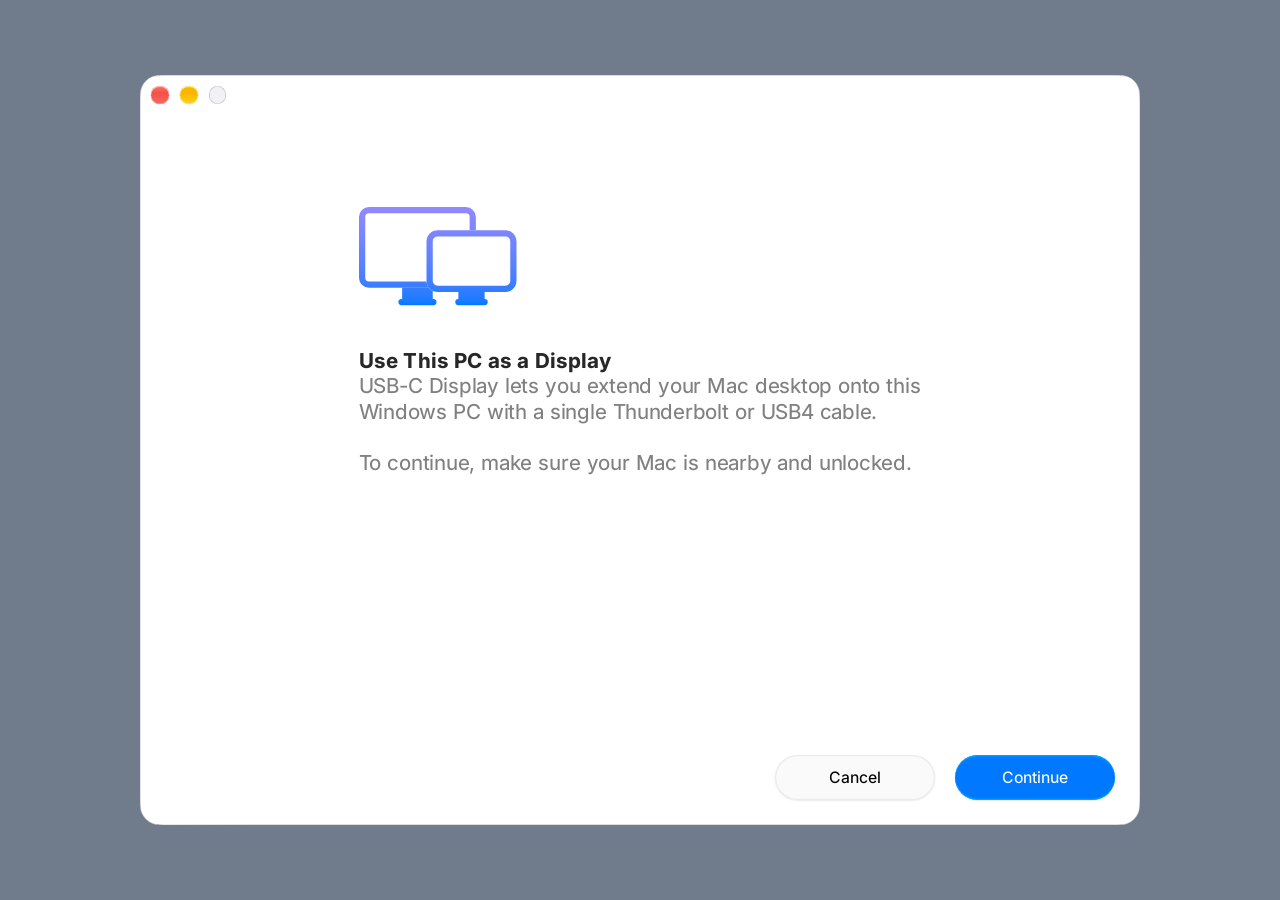
==== commit 8cb560b6: "Setup: one quiet Mac assistant window that follows the Mac by itself The whole first-run setup is re" ====
--- a/windows/setup/ui/index.html
+++ b/windows/setup/ui/index.html
@@ -1,5 +1,5 @@
 <!doctype html>
-<html lang="en">
+<html lang="en" data-theme="light" data-accent="blue">
 <head>
 <meta charset="utf-8">
 <meta name="viewport" content="width=device-width, initial-scale=1">
@@ -10,32 +10,24 @@
 <link rel="stylesheet" href="macos.css">
 </head>
 <body>
-<div id="app">
-  <!-- A Mac window, on Windows too: macOS's buttons top left, its title bar, corners and edge.
-       The Mac's copy of this window (the handover) is the same page, so nothing changes at the cut. -->
+<!-- One Mac window (OnBoardingKit style), on Windows too: 800 x 600 pt, 16 pt continuous corners, a
+     transparent 32 pt title band with the traffic lights and no title. The Mac's copy of this window
+     (the handover) is the same page, drawn from the mirrored state, so nothing changes at the cut. -->
+<div id="app" class="win">
   <div class="lights" id="lights">
-    <button class="tl close" data-act="close" aria-label="Close. You can finish setup later."><svg viewBox="0 0 14 14" aria-hidden="true"><path d="M4.6 4.6l4.8 4.8M9.4 4.6l-4.8 4.8"/></svg></button>
-    <button class="tl min" data-act="minimize" aria-label="Minimize"><svg viewBox="0 0 14 14" aria-hidden="true"><path d="M3.9 7h6.2"/></svg></button>
+    <button class="tl close" data-act="close" aria-label="Close" tabindex="-1"><svg viewBox="0 0 14 14" aria-hidden="true"><path d="M4.6 4.6l4.8 4.8M9.4 4.6l-4.8 4.8"/></svg></button>
+    <button class="tl min" data-act="minimize" aria-label="Minimize" tabindex="-1"><svg viewBox="0 0 14 14" aria-hidden="true"><path d="M3.9 7h6.2"/></svg></button>
     <button class="tl zoom" disabled aria-hidden="true" tabindex="-1"><svg viewBox="0 0 14 14" aria-hidden="true"><path class="fill" d="M4.2 9.8V5.6l4.2 4.2zM9.8 4.2v4.2L5.6 4.2z"/></svg></button>
   </div>
-  <header class="titlebar"><div class="win-title">USB-C Display Setup</div></header>
-  <div class="drag-strip" aria-hidden="true"></div>
-  <nav class="rail" id="rail" aria-label="Setup steps"></nav>
-  <main class="main">
-    <div class="content" id="content">
-      <div class="head" id="r-head"></div>
-      <div class="col">
-        <div class="top" id="r-top" hidden></div>
-        <div class="stage" id="stage" aria-hidden="true"><div class="scene-wrap"><div class="scene" id="scene"></div></div></div>
-        <div id="r-sub" hidden></div>
-        <div class="below" id="r-below" hidden></div>
-      </div>
-      <aside class="aside" id="r-aside" hidden></aside>
-    </div>
-    <div class="footer" id="r-footer"></div>
-  </main>
+  <main class="page" id="page"></main>
+  <footer class="tray" id="tray">
+    <div class="slot-left" id="slot"><div class="status" id="status" role="status" aria-live="polite"></div></div>
+    <div class="buttons" id="buttons"></div>
+  </footer>
+  <div class="sheet-dim" id="sheet-dim" hidden></div><div class="sheet" id="sheet" role="dialog" aria-modal="true" hidden></div>
   <svg class="win-edge" id="win-edge" aria-hidden="true"><path class="hi"/><path class="out"/></svg>
 </div>
+<script src="strings.js"></script>
 <script src="scenes.js"></script>
 <script src="macos.js"></script>
 <script src="steps.js"></script>
--- a/windows/setup/ui/styles.css
+++ b/windows/setup/ui/styles.css
@@ -1,719 +1,352 @@
-/* USB-C Display Setup: a Mac window, on Windows from the start and on the Mac after the handover.
-   html and body stay transparent: #app is the window (its shape, colours, title bar, edge), so
-   outside its corners the desktop shows (the hosts give it a borderless, transparent canvas and
-   the shadow). Sizes of the window's own parts are in Mac points: --mpt is one point in CSS
-   pixels, set by app.js from the laptop's scale, so they come out as on the Mac's new screen. */
-
-/* Inter, bundled (fonts/Inter-OFL.txt): the same letters on the laptop and in the Mac's copy of
-   this window (the handover when the picture starts), where Segoe UI and SF can't both go. */
+/* USB-C Display Setup: one Mac window (OnBoardingKit's assistant window, titled style), on Windows
+   from the start and on the Mac after the handover. html and body stay transparent: #app is the
+   window (shape, colour, edge), so outside its corners the desktop shows (the hosts give it a
+   transparent canvas and draw the shadow).
+
+   Every length is in Mac points: --mpt is one point in CSS pixels (app.js), so N pt is
+   calc(N * var(--pt)). The replicas of the Mac's screens (.mk, macos.css) keep their own variables. */
+
 @font-face {
   font-family: "Inter";
   src: url("fonts/Inter.woff2") format("woff2");
   font-weight: 100 900;
   font-display: block;
 }
-
-/* Inter's optical size follows the rendered size, which Safari and WebView2 work out differently
-   (the Mac's copy is zoomed): same shapes everywhere, so lines break in the same places. */
+/* Same shapes in both engines, so the Mac's copy breaks lines exactly where this PC's does. */
 html { font-optical-sizing: none; }
 
+/* ---------- Tokens (brief §2.12, §2.3) ----------
+   Declared on any [data-theme] / [data-accent] element, not only :root: a screen that is fading out
+   keeps the look it was drawn with while the new one fades in with the new look (§6.4). */
 :root {
-  --font: "Inter", "Segoe UI Variable Text", "Segoe UI", system-ui, -apple-system, "Helvetica Neue", Arial, sans-serif;
-  --font-display: "Inter", "Segoe UI Variable Display", "Segoe UI", system-ui, -apple-system, "Helvetica Neue", Arial, sans-serif;
-
-  --ease-out: cubic-bezier(0, 0, 0, 1);
-  --ease-std: cubic-bezier(0.8, 0, 0.2, 1);
-  --ease-fast: cubic-bezier(0.1, 0.9, 0.2, 1);
-  --dur-1: 83ms; --dur-2: 167ms; --dur-3: 250ms; --dur-4: 333ms;
-
-  --r-ctl: 4px; --r-card: 8px;
-
-  --accent: var(--accent-light, #005fb8);
-  --on-accent: #ffffff;
-  --accent-hover: color-mix(in srgb, var(--accent) 90%, transparent);
-  --accent-press: color-mix(in srgb, var(--accent) 80%, transparent);
-  --accent-text: color-mix(in srgb, var(--accent) 85%, black);
-
-  --text-1: rgba(0, 0, 0, 0.894);
-  --text-2: rgba(0, 0, 0, 0.62);
-  --text-3: rgba(0, 0, 0, 0.45);
-  --text-dis: rgba(0, 0, 0, 0.36);
-
-  --solid-bg: #f5f5f5;
-  --layer: rgba(255, 255, 255, 0.5);
-  --layer-stroke: rgba(0, 0, 0, 0.0578);
-  --card: rgba(255, 255, 255, 0.7);
-  --card-2: rgba(249, 249, 249, 0.6);
-  --card-stroke: rgba(0, 0, 0, 0.0578);
-  --divider: rgba(0, 0, 0, 0.0803);
-  --ctl: rgba(255, 255, 255, 0.7);
-  --ctl-hover: rgba(249, 249, 249, 0.5);
-  --ctl-press: rgba(249, 249, 249, 0.3);
-  --ctl-stroke: rgba(0, 0, 0, 0.0578);
-  --ctl-stroke-b: rgba(0, 0, 0, 0.1622);
-  --ctl-dis: rgba(249, 249, 249, 0.3);
-  --subtle-hover: rgba(0, 0, 0, 0.0373);
-  --subtle-press: rgba(0, 0, 0, 0.0241);
-  --track: rgba(0, 0, 0, 0.13);
-  --shadow-card: 0 2px 4px rgba(0, 0, 0, 0.04);
-  --shadow-flyout: 0 8px 16px rgba(0, 0, 0, 0.14);
-
-  --success: #0f7b0f; --success-bg: #dff6dd;
-  --caution: #9d5d00; --caution-bg: #fff4ce;
-  --critical: #c42b1c; --critical-bg: #fde7e9;
-  --info: #005fb8; --info-bg: rgba(246, 246, 246, 0.6);
-
-  /* Lane colors: which machine to look at. Fixed, so they never clash
-     with a custom accent. */
-  --pc: #0067c0;   --pc-bg: rgba(0, 103, 192, 0.10);
-  --mac: #7a4dc9;  --mac-bg: rgba(122, 77, 201, 0.10);
-
-  /* The Mac window (macOS 27): content and sidebar, the title, the edge (0.5 pt outline, 1 pt
-     highlight inside) and the traffic lights' rims. */
-  --mpt: 0.8333px;
-  --win-main: #f5f5f5;
-  --win-side: #ebebeb;
-  --win-title: rgba(0, 0, 0, 0.85);
-  --win-title-off: rgba(0, 0, 0, 0.3);
-  --win-out: rgba(0, 0, 0, 0.22);
-  --win-hi: rgba(255, 255, 255, 0.55);
-  --tl-off: rgba(0, 0, 0, 0.1);
-  --tl-off-rim: rgba(0, 0, 0, 0.12);
-
+  --pt: var(--mpt, 0.8333px);
+  --k: 0.9685;
+  --font: "Inter", -apple-system, system-ui, sans-serif;
+  --ease-spring: linear(0, .099, .286, .471, .625, .741, .826, .884, .924, .951, .968, .980, .987, .992, .995, .997, 1);
+  --ease-fade: cubic-bezier(.42, 0, .58, 1);
+}
+:root, [data-theme="light"] {
+  --window: #FFFFFF;
+  --label: rgba(0,0,0,.847); --label-2: rgba(0,0,0,.498); --label-3: rgba(0,0,0,.259); --label-4: rgba(0,0,0,.098);
+  --separator: rgba(0,0,0,.098);
+  --fill-1: rgba(0,0,0,.098); --fill-2: rgba(0,0,0,.078); --fill-3: rgba(0,0,0,.047); --fill-4: rgba(0,0,0,.027); --fill-5: rgba(0,0,0,.008);
+  --link: #0068DA;
+  --green: #34C759; --red: #FF383C; --orange: #FF8D28; --yellow: #FFCC00; --gray: #8E8E93;
+  --btn: #FAFAFA; --btn-rim: #EBEBEB; --btn-label: #000000; --btn-pressed: #D5D5D5;
+  --btn-off: #ECECEC; --btn-off-label: rgba(0,0,0,.26);
+  --bordered: rgba(0,0,0,.075);
+  --track: rgba(0,0,0,.06); --switch-off: #E3E3E3;
+  --group: rgba(0,0,0,.03);
+  --sheet: #FFFFFF; --sheet-rim: rgba(0,0,0,.10); --alert: #EAEAEA; --alert-btn: #D9D9D9; --dim: rgba(0,0,0,.20);
+  --shadow-key: 0 calc(18*var(--pt)) calc(40*var(--pt)) rgba(0,0,0,.41);
+  --win-out: rgba(0,0,0,.18); --win-hi: transparent;
+  /* off lights (zoom; all three when inactive): glass, near white with a grey ring (macOS 27, measured) */
+  --tl-off: #F2F2F6; --tl-off-top: #EAEAEE; --tl-off-top2: transparent; --tl-off-bottom: #E7E7EA; --tl-off-bottom2: transparent; --tl-off-ring: #ABABAE;
+  /* accent: blue until the Mac's is known (light values) */
+  --accent: #007AFF; --accent-glass: #0078FF; --accent-rim: #00ADFF; --focus: color-mix(in srgb, #0067F4 50%, transparent); --selected: #0064E1;
+  --on-accent: #FFFFFF;
   color-scheme: light;
 }
-
-:root[data-theme="dark"] {
-  --accent: var(--accent-dark, #60cdff);
-  --on-accent: #000000;
-  --accent-hover: color-mix(in srgb, var(--accent) 90%, transparent);
-  --accent-press: color-mix(in srgb, var(--accent) 80%, transparent);
-  --accent-text: var(--accent);
-
-  --text-1: #ffffff;
-  --text-2: rgba(255, 255, 255, 0.786);
-  --text-3: rgba(255, 255, 255, 0.544);
-  --text-dis: rgba(255, 255, 255, 0.363);
-
-  --solid-bg: #2e2e2e;
-  --layer: rgba(58, 58, 58, 0.3);
-  --layer-stroke: rgba(0, 0, 0, 0.1);
-  --card: rgba(255, 255, 255, 0.0512);
-  --card-2: rgba(255, 255, 255, 0.0326);
-  --card-stroke: rgba(0, 0, 0, 0.1);
-  --divider: rgba(255, 255, 255, 0.0837);
-  --ctl: rgba(255, 255, 255, 0.0605);
-  --ctl-hover: rgba(255, 255, 255, 0.0837);
-  --ctl-press: rgba(255, 255, 255, 0.0326);
-  --ctl-stroke: rgba(255, 255, 255, 0.0698);
-  --ctl-stroke-b: rgba(255, 255, 255, 0.0698);
-  --ctl-dis: rgba(255, 255, 255, 0.0419);
-  --subtle-hover: rgba(255, 255, 255, 0.0605);
-  --subtle-press: rgba(255, 255, 255, 0.0419);
-  --track: rgba(255, 255, 255, 0.18);
-  --shadow-card: 0 2px 4px rgba(0, 0, 0, 0.13);
-  --shadow-flyout: 0 8px 16px rgba(0, 0, 0, 0.26);
-
-  --success: #6ccb5f; --success-bg: #393d1b;
-  --caution: #fce100; --caution-bg: #433519;
-  --critical: #ff99a4; --critical-bg: #442726;
-  --info: #60cdff; --info-bg: rgba(255, 255, 255, 0.0326);
-
-  --pc: #60b8ff;   --pc-bg: rgba(96, 184, 255, 0.13);
-  --mac: #c3a3ff;  --mac-bg: rgba(195, 163, 255, 0.13);
-
-  /* Measured on macOS 27 (System Settings, without the wallpaper's tint). */
-  --win-main: #2e2e2e;
-  --win-side: #292929;
-  --win-title: rgba(255, 255, 255, 0.85);
-  --win-title-off: rgba(255, 255, 255, 0.3);
-  --win-out: rgba(0, 0, 0, 0.8);
-  --win-hi: rgba(255, 255, 255, 0.07);
-  --tl-off: rgba(235, 235, 235, 0.19);
-  --tl-off-rim: rgba(190, 190, 190, 0.75);
-
+[data-theme="dark"] {
+  --window: #1E1E1E;
+  --label: rgba(255,255,255,.847); --label-2: rgba(255,255,255,.549); --label-3: rgba(255,255,255,.247); --label-4: rgba(255,255,255,.098);
+  --separator: rgba(255,255,255,.098);
+  --fill-1: rgba(255,255,255,.098); --fill-2: rgba(255,255,255,.078); --fill-3: rgba(255,255,255,.047); --fill-4: rgba(255,255,255,.027); --fill-5: rgba(255,255,255,.008);
+  --link: #419CFF;
+  --green: #30D158; --red: #FF4245; --orange: #FF9230; --yellow: #FFD600; --gray: #98989D;
+  --btn: #3C3C3C; --btn-rim: #5B5B5B; --btn-label: #FFFFFF; --btn-pressed: #4C4B4B;
+  --btn-off: #323232; --btn-off-label: #666666;   /* every push button, inactive window (Migration Assistant, measured) */
+  --bordered: rgba(255,255,255,.07);
+  --track: rgba(255,255,255,.07); --switch-off: #3A393A;
+  --group: rgba(255,255,255,.05);
+  --sheet: #2A2827; --sheet-rim: #535353; --alert: #383838; --alert-btn: #474747; --dim: rgba(0,0,0,.25);
+  --shadow-key: 0 calc(18*var(--pt)) calc(40*var(--pt)) rgba(0,0,0,.68);
+  --win-out: rgba(0,0,0,.8); --win-hi: rgba(255,255,255,.10);
+  /* off lights: glass, with bright 0.5 pt rims at the top and the bottom (macOS 27, measured) */
+  --tl-off: #4D4C4D; --tl-off-top: #B4B4B4; --tl-off-top2: #7E7E7E; --tl-off-bottom: #ADADAD; --tl-off-bottom2: #767576; --tl-off-ring: transparent;
+  --accent: #007AFF; --accent-glass: #007DFF; --accent-rim: #0098FF; --focus: color-mix(in srgb, #1AA9FF 50%, transparent); --selected: #0059D1;
+  --on-accent: #FFFFFF;
   color-scheme: dark;
 }
-
+/* The Mac's accent colour (state.mac.accent), all eight in both appearances. multicolor and '' are blue. */
+[data-accent="blue"][data-theme="light"]     { --accent: #007AFF; --accent-glass: #0078FF; --accent-rim: #00ADFF; --focus: color-mix(in srgb, #0067F4 50%, transparent); --selected: #0064E1; }
+[data-accent="blue"][data-theme="dark"]      { --accent: #007AFF; --accent-glass: #007DFF; --accent-rim: #0098FF; --focus: color-mix(in srgb, #1AA9FF 50%, transparent); --selected: #0059D1; }
+[data-accent="purple"][data-theme="light"]   { --accent: #953D96; --accent-glass: #9F3498; --accent-rim: #E45BDB; --focus: color-mix(in srgb, #842685 50%, transparent); --selected: #7D2A7E; }
+[data-accent="purple"][data-theme="dark"]    { --accent: #A550A7; --accent-glass: #B44DAE; --accent-rim: #DA62D2; --focus: color-mix(in srgb, #DC78DE 50%, transparent); --selected: #803482; }
+[data-accent="pink"][data-theme="light"]     { --accent: #F74F9E; --accent-glass: #FF3FA0; --accent-rim: #FF57DD; --focus: color-mix(in srgb, #EC398D 50%, transparent); --selected: #D93B86; }
+[data-accent="pink"][data-theme="dark"]      { --accent: #F74F9E; --accent-glass: #FF44A5; --accent-rim: #FF54C3; --focus: color-mix(in srgb, #FF77D4 50%, transparent); --selected: #C93379; }
+[data-accent="red"][data-theme="light"]      { --accent: #E0383E; --accent-glass: #EC2234; --accent-rim: #FF3C51; --focus: color-mix(in srgb, #D32127 50%, transparent); --selected: #C4262B; }
+[data-accent="red"][data-theme="dark"]       { --accent: #FF5257; --accent-glass: #FF4853; --accent-rim: #FF5864; --focus: color-mix(in srgb, #FF7A80 50%, transparent); --selected: #D13539; }
+[data-accent="orange"][data-theme="light"]   { --accent: #F7821B; --accent-glass: #FF7D00; --accent-rim: #FFA800; --focus: color-mix(in srgb, #EC7002 50%, transparent); --selected: #D96B0A; }
+[data-accent="orange"][data-theme="dark"]    { --accent: #F7821B; --accent-glass: #FF8100; --accent-rim: #FF9800; --focus: color-mix(in srgb, #FFB33A 50%, transparent); --selected: #C96003; }
+[data-accent="yellow"][data-theme="light"]   { --accent: #FFC726; --accent-glass: #FFC700; --accent-rim: #FFE900; --focus: color-mix(in srgb, #F4B90E 50%, transparent); --selected: #E1AC15; }
+[data-accent="yellow"][data-theme="dark"]    { --accent: #FFC600; --accent-glass: #FFCA00; --accent-rim: #FFE800; --focus: color-mix(in srgb, #FFFF1A 50%, transparent); --selected: #D19E00; }
+[data-accent="green"][data-theme="light"]    { --accent: #62BA46; --accent-glass: #59BE35; --accent-rim: #78FF46; --focus: color-mix(in srgb, #4EAB30 50%, transparent); --selected: #4DA033; }
+[data-accent="green"][data-theme="dark"]     { --accent: #62BA46; --accent-glass: #5DC33A; --accent-rim: #6FE546; --focus: color-mix(in srgb, #8DF56C 50%, transparent); --selected: #43932A; }
+[data-accent="graphite"][data-theme="light"] { --accent: #989898; --accent-glass: #9A9A9A; --accent-rim: #D4D4D4; --focus: #99999E; --selected: #808080; }
+[data-accent="graphite"][data-theme="dark"]  { --accent: #8C8C8C; --accent-glass: #929292; --accent-rim: #AFAFAF; --focus: color-mix(in srgb, #C3C3C3 50%, transparent); --selected: #696969; }
+[data-accent="yellow"] { --on-accent: #1D1D1F; }
+
+@media (prefers-contrast: more) {
+  [data-theme] { --label-2: var(--label); }
+}
+
+/* ---------- Type (brief §2.2: Inter sized to SF's cap height, spaced to SF's line widths) ---------- */
+.t-title    { font-family: var(--font); font-weight: 700; font-size: calc(17*var(--k)*var(--pt)); line-height: calc(20.5*var(--pt)); letter-spacing: .0091em; font-variation-settings: "opsz" 17; color: var(--label); }
+.t-lead     { font-family: var(--font); font-weight: 400; font-size: calc(17*var(--k)*var(--pt)); line-height: calc(20.5*var(--pt)); letter-spacing: -.0063em; font-variation-settings: "opsz" 17; color: var(--label-2); }
+.t-large-reg{ font-family: var(--font); font-weight: 400; font-size: calc(26*var(--k)*var(--pt)); line-height: calc(32*var(--pt)); letter-spacing: -.0079em; font-variation-settings: "opsz" 26; color: var(--label); }
+.t-body     { font-family: var(--font); font-weight: 400; font-size: calc(13*var(--k)*var(--pt)); line-height: calc(16*var(--pt)); letter-spacing: .0071em; font-variation-settings: "opsz" 14; }
+.t-body-sb  { font-family: var(--font); font-weight: 590; font-size: calc(13*var(--k)*var(--pt)); line-height: calc(16*var(--pt)); letter-spacing: .0181em; font-variation-settings: "opsz" 14; }
+.t-head     { font-family: var(--font); font-weight: 700; font-size: calc(13*var(--k)*var(--pt)); line-height: calc(16*var(--pt)); letter-spacing: .0244em; font-variation-settings: "opsz" 14; }
+.t-sub      { font-family: var(--font); font-weight: 400; font-size: calc(11*var(--k)*var(--pt)); line-height: calc(14*var(--pt)); letter-spacing: .0191em; font-variation-settings: "opsz" 14; }
+
+/* This PC's copy only: WebView2 on Windows lays down less ink than WKWebView on the Mac for the same
+   weight (measured on the laptop's panel at the cut, the same frame from both copies), so this copy
+   draws Inter heavier: Bold 740, Semibold 640, Regular 455. Heavier letters are wider, so each kind of
+   text gets its own letter- and word-spacing, fitted so that every string it draws keeps the width it
+   has in the table above (at --mpt 1, 1.25 and 1.5: wrapping text within ±0.15 %, every whole string
+   within ±0.3 %, the one-line status within ±0.32 %): both copies break every line in the same place.
+   The Mac's copy (.mac-window) keeps the table above. .t-sub is not drawn anywhere yet (not fitted). */
+html:not(.mac-window) .t-title     { font-weight: 740; letter-spacing: .00505em; word-spacing: .013em; }
+html:not(.mac-window) .t-lead      { font-weight: 455; letter-spacing: -.0127em; word-spacing: .0226em; }
+html:not(.mac-window) .t-large-reg { font-weight: 455; letter-spacing: -.01365em; }
+html:not(.mac-window) .t-body      { font-weight: 455; letter-spacing: .0019em; word-spacing: .016em; }
+html:not(.mac-window) .t-body-sb   { font-weight: 640; letter-spacing: .0124em; word-spacing: .0232em; }
+html:not(.mac-window) .t-head      { font-weight: 740; letter-spacing: .01965em; word-spacing: .0188em; }
+html:not(.mac-window) .t-sub       { font-weight: 455; letter-spacing: .0162em; }
+html:not(.mac-window) .body b      { font-weight: 640; letter-spacing: -.01075em; word-spacing: .0112em; }
+html:not(.mac-window) .caption b   { font-weight: 640; letter-spacing: .00472em; }
+html:not(.mac-window) .btn         { letter-spacing: .0029em; word-spacing: .0056em; }
+html:not(.mac-window) .st-tx       { letter-spacing: .0017em; word-spacing: .0098em; }
+html:not(.mac-window) .st-ell      { letter-spacing: -.0182em; }   /* a status's closing "…" grows more than letters do */
+html:not(.mac-window) .link        { letter-spacing: .00275em; word-spacing: 0; }
+html:not(.mac-window) .btn-sheet   { letter-spacing: .00446em; word-spacing: 0; }
+html:not(.mac-window) .prog-label  { letter-spacing: .00562em; word-spacing: 0; }
+
+/* ---------- Page ---------- */
 * { box-sizing: border-box; }
-
 html, body {
   margin: 0; height: 100%; overflow: hidden;
   background: transparent;
   font-family: var(--font);
-  font-size: 14px; line-height: 20px;
-  color: var(--text-1);
-  -webkit-font-smoothing: antialiased;
-  user-select: none;
+  user-select: none; -webkit-user-select: none;
   cursor: default;
 }
-html.preview { background: #6d7a8c; }  /* the preview harness: a stand-in desktop around the window */
-
-button { font: inherit; color: inherit; }
-a { color: var(--accent-text); }
-:focus-visible { outline: 2px solid var(--text-1); outline-offset: 2px; border-radius: var(--r-ctl); }
-
-/* ---------- Shell: the window ---------- */
-
-/* Its shape (16 pt corners with macOS's continuous curve) is a clip path app.js sets for the
-   window's size; the edge is drawn along the same path (.win-edge). The sidebar runs to the top,
-   under the traffic lights, as in macOS's own apps. */
+html.preview { background: #707b8b; }   /* the preview harness: a stand-in desktop around the window */
+button { font: inherit; color: inherit; margin: 0; cursor: default; -webkit-tap-highlight-color: transparent; }
+[hidden] { display: none !important; }
+
+/* ---------- The window ---------- */
+/* 800 x 600 pt. Its shape (16 pt continuous corners) is a clip path app.js sets for its size; the
+   edge is drawn along the same path. The whole window moves it; every control is no-drag. */
 #app {
-  position: relative;
-  height: 100%;
-  display: grid;
-  grid-template-columns: 228px 1fr;
-  grid-template-rows: calc(52 * var(--mpt)) 1fr;
-  grid-template-areas: "rail title" "rail main";
-  background: var(--win-main);
-}
-
-.titlebar {
-  grid-area: title;
-  display: flex; align-items: center;
-  padding: 0 28px;
-  -webkit-app-region: drag;
-  app-region: drag;
-}
-.win-title {
-  font-size: calc(15 * var(--mpt)); line-height: 1; font-weight: 600; letter-spacing: -0.01em;
-  color: var(--win-title);
-  white-space: nowrap; overflow: hidden; text-overflow: ellipsis;
-  transition: color var(--dur-2) linear;
-}
-/* The sidebar's top, beside the lights, moves the window too. */
-.drag-strip {
-  position: absolute; left: 0; top: 0; width: 228px; height: calc(52 * var(--mpt));
+  position: absolute; left: 0; top: 0;
+  width: calc(800*var(--pt)); height: calc(600*var(--pt));
+  background: var(--window);
+  overflow: hidden;
   -webkit-app-region: drag; app-region: drag;
 }
-html.inactive .win-title { color: var(--win-title-off); }
-
-/* Traffic lights, as macOS 27 draws them (measured, 2x): 14 pt glass circles 9 pt apart, 19 pt
-   in from the corner, a bright rim top and bottom; the symbols show while the pointer is over
-   any of them. Zoom is off (this window has one size), as on a Mac. Grey when the window isn't
-   in front. */
+html.preview #app { left: max(0px, calc(50vw - 400*var(--pt))); top: max(0px, calc(50vh - 300*var(--pt))); }
+button, .sheet, .link { -webkit-app-region: no-drag; app-region: no-drag; }
+
+/* Traffic lights (macOS 27, measured): 14 pt glass circles centred at (16,16), (39,16), (62,16), a
+   bright rim top and bottom; the symbols show while the pointer is over them. Zoom is off. Grey when
+   the window isn't in front. */
 .lights {
-  position: absolute; z-index: 20;
-  left: calc(19 * var(--mpt)); top: calc(19 * var(--mpt));
-  display: flex; gap: calc(9 * var(--mpt));
-  -webkit-app-region: no-drag; app-region: no-drag;
+  position: absolute; z-index: 50;
+  left: calc(9*var(--pt)); top: calc(9*var(--pt));
+  display: flex; gap: calc(9*var(--pt));
 }
 .tl {
-  position: relative; width: calc(14 * var(--mpt)); height: calc(14 * var(--mpt));
+  position: relative; width: calc(14*var(--pt)); height: calc(14*var(--pt));
   padding: 0; border: 0; border-radius: 50%;
   background: var(--tl-fill);
-  box-shadow: inset 0 calc(0.5 * var(--mpt)) 0 var(--tl-rim-top), inset 0 calc(-0.5 * var(--mpt)) 0 var(--tl-rim-bottom), 0 0 0 calc(0.25 * var(--mpt)) var(--tl-ring);
+  box-shadow: inset 0 calc(.5*var(--pt)) 0 var(--tl-rim-top), inset 0 calc(-.5*var(--pt)) 0 var(--tl-rim-bottom), 0 0 0 calc(.25*var(--pt)) var(--tl-ring);
   display: grid; place-items: center;
-  cursor: default;
-  -webkit-app-region: no-drag; app-region: no-drag;
-}
-.tl:focus-visible { outline: none; box-shadow: 0 0 0 calc(2 * var(--mpt)) var(--accent); }
+}
+.tl:focus { outline: none; }
+.tl:focus-visible { box-shadow: 0 0 0 calc(3*var(--pt)) var(--focus); }
 .tl svg { width: 100%; height: 100%; opacity: 0; }
 .tl svg path { fill: none; stroke: var(--tl-glyph); stroke-width: 1.15; stroke-linecap: round; }
 .tl svg path.fill { fill: var(--tl-glyph); stroke: none; }
 .lights:hover .tl:not(:disabled) svg { opacity: 1; }
-.tl:not(:disabled):active { filter: brightness(0.82); }
+.tl:not(:disabled):active { filter: brightness(.82); }
 .tl.close {
   --tl-fill: linear-gradient(180deg, #fc7a70 0%, #f9665b 12%, #f55046 40%, #f25e55 70%, #ef6961 100%);
-  --tl-rim-top: #ffcbbf; --tl-rim-bottom: #ff9890; --tl-ring: rgba(150, 20, 10, 0.25); --tl-glyph: rgba(77, 0, 0, 0.72);
+  --tl-rim-top: #ffcbbf; --tl-rim-bottom: #ff9890; --tl-ring: rgba(150, 20, 10, .25); --tl-glyph: rgba(77, 0, 0, .72);
 }
 .tl.min {
   --tl-fill: linear-gradient(180deg, #ffdc43 0%, #fbb500 12%, #fbb200 35%, #fdc000 60%, #fece30 100%);
-  --tl-rim-top: #ffff6e; --tl-rim-bottom: #fff256; --tl-ring: rgba(150, 90, 0, 0.25); --tl-glyph: rgba(130, 75, 0, 0.75);
-}
-.tl.zoom, .tl:disabled {
-  --tl-fill: var(--tl-off); --tl-rim-top: var(--tl-off-rim); --tl-rim-bottom: var(--tl-off-rim); --tl-ring: transparent;
-}
-html.inactive .lights:not(:hover) .tl { --tl-fill: var(--tl-off); --tl-rim-top: var(--tl-off-rim); --tl-rim-bottom: var(--tl-off-rim); --tl-ring: transparent; }
-:root[data-theme="light"] .tl.close { --tl-ring: rgba(194, 0, 0, 0.45); }
-:root[data-theme="light"] .tl.min { --tl-ring: rgba(170, 100, 0, 0.45); }
-
-/* The edge: a 0.5 pt outline and a 1 pt highlight inside it (paths set by app.js; each stroke is
+  --tl-rim-top: #ffff6e; --tl-rim-bottom: #fff256; --tl-ring: rgba(150, 90, 0, .25); --tl-glyph: rgba(130, 75, 0, .75);
+}
+[data-theme="light"] .tl.close { --tl-ring: rgba(194, 0, 0, .45); }
+[data-theme="light"] .tl.min { --tl-ring: rgba(170, 100, 0, .45); }
+.tl.zoom, .tl:disabled,
+html.inactive .lights:not(:hover) .tl {
+  --tl-fill: var(--tl-off);
+  box-shadow: inset 0 calc(.5*var(--pt)) 0 var(--tl-off-top), inset 0 calc(-.5*var(--pt)) 0 var(--tl-off-bottom),
+              inset 0 calc(1*var(--pt)) 0 var(--tl-off-top2), inset 0 calc(-1*var(--pt)) 0 var(--tl-off-bottom2),
+              inset 0 0 0 calc(.5*var(--pt)) var(--tl-off-ring);
+}
+
+/* The edge: a 0.5 pt outline and a 0.5 pt highlight inside it (paths set by app.js; each stroke is
    centred on the shape and half of it is clipped away). */
-.win-edge { position: absolute; inset: 0; width: 100%; height: 100%; pointer-events: none; z-index: 30; overflow: visible; }
+.win-edge { position: absolute; left: 0; top: 0; width: 100%; height: 100%; pointer-events: none; z-index: 60; overflow: visible; }
 .win-edge path { fill: none; }
 .win-edge .out { stroke: var(--win-out); }
 .win-edge .hi { stroke: var(--win-hi); }
 
-/* ---------- Rail: the journey in two lanes ---------- */
-
-.rail {
-  grid-area: rail;
-  padding: calc(52 * var(--mpt) + 2px) 8px 12px 12px;
-  background: var(--win-side);
-  display: flex; flex-direction: column;
-  min-height: 0; overflow: hidden;
-}
-/* The key: each machine's glyph sits over its own lane. */
-.legend { padding: 2px 0 10px; display: grid; gap: 2px; }
-.lg { display: flex; align-items: center; height: 24px; font-size: 12px; line-height: 16px; font-weight: 600; }
-.lg .sw { width: 22px; height: 22px; border-radius: 6px; display: grid; place-items: center; margin-right: 10px; }
-.lg .sw svg { width: 16px; height: 16px; }
-.lg.pc { color: var(--pc); }
-.lg.pc .sw { background: var(--pc-bg); margin-left: 4px; }
-.lg.mac { color: var(--mac); }
-.lg.mac .sw { background: var(--mac-bg); margin-left: 4px; }
-
-.steps { position: relative; flex: 1; min-height: 0; display: flex; flex-direction: column; }
-.steps .track {
-  position: absolute; top: 6px; height: 0; width: 2px; border-radius: 1px;
-  background: color-mix(in srgb, currentColor 28%, transparent);
-}
-.steps .track b { position: absolute; left: 0; top: 0; width: 2px; border-radius: 1px; background: currentColor; transition: height var(--dur-4) var(--ease-out); }
-.steps .track.pc { left: 14px; color: var(--pc); }
-.steps .track.mac { left: 36px; color: var(--mac); }
-
-.step-row {
-  position: relative; display: flex; align-items: center;
-  flex: 1 1 0; max-height: 32px; min-height: 24px;
-  padding: 0 6px 0 0; border-radius: var(--r-ctl);
-  color: var(--text-2); font-size: 14px; line-height: 20px;
-  white-space: nowrap;
-}
-.step-row .node {
-  position: absolute; top: 50%; width: 12px; height: 12px; margin-top: -6px;
-  border-radius: 50%; border: 1.5px solid currentColor; background: var(--win-side);
-  display: grid; place-items: center;
-}
-.step-row.pc .node { left: 9px; color: var(--pc); }
-.step-row.mac .node { left: 31px; color: var(--mac); }
-.step-row .label { margin-left: 54px; overflow: hidden; text-overflow: ellipsis; }
-.step-row.done .node { background: currentColor; }
-.step-row.done .node svg { width: 8px; height: 8px; color: var(--win-side); stroke-width: 2; }
-.step-row.done .label, .step-row.todo .label { color: var(--text-2); }
-.step-row.na .label { color: var(--text-dis); }
-.step-row.na .node { opacity: 0.4; border-style: dashed; }
-.step-row.current { background: var(--subtle-hover); color: var(--text-1); }
-.step-row.current .label { color: var(--text-1); font-weight: 600; }
-.step-row.current .node { width: 14px; height: 14px; margin-top: -7px; background: currentColor; box-shadow: 0 0 0 3px color-mix(in srgb, currentColor 25%, transparent); }
-.step-row.current.pc .node { left: 8px; }
-.step-row.current.mac .node { left: 30px; }
-.step-row.current::before {
-  content: ""; position: absolute; left: -8px; top: 50%; width: 3px; height: 16px; margin-top: -8px;
-  border-radius: 2px; background: var(--accent);
-  animation: pill-in var(--dur-3) var(--ease-fast);
-}
-@keyframes pill-in { from { transform: scaleY(0.2); opacity: 0; } }
-
-.rail-foot { padding: 8px 4px 0; font-size: 12px; line-height: 16px; color: var(--text-2); display: flex; gap: 6px; align-items: center; }
-.rail-foot svg { width: 14px; height: 14px; flex: none; color: var(--success); }
-
-/* ---------- Main ---------- */
-
-.main {
-  grid-area: main;
-  min-width: 0; min-height: 0;
-  display: grid;
-  grid-template-rows: 1fr auto;
-}
-
-/* The aside runs the full height beside the heading and the picture. */
-.content {
-  min-height: 0; overflow-y: auto; overflow-x: hidden;
-  padding: 20px 28px 16px;
-  display: grid;
-  grid-template-columns: minmax(0, 1fr);
-  grid-template-rows: auto 1fr;
-  grid-template-areas: "head" "col";
-  gap: 0 24px;
-}
-.content.has-aside {
-  grid-template-columns: minmax(0, 1fr) 272px;
-  grid-template-areas: "head aside" "col aside";
-}
-.content.more { -webkit-mask-image: linear-gradient(to bottom, #000 calc(100% - 28px), transparent); mask-image: linear-gradient(to bottom, #000 calc(100% - 28px), transparent); }
-.head { grid-area: head; margin-bottom: 16px; min-width: 0; }
-.col { grid-area: col; }
-.aside { grid-area: aside; align-self: start; }
-.below, #r-sub, #r-top { display: flex; flex-direction: column; gap: 10px; min-width: 0; }
-[hidden] { display: none !important; }
-.content::-webkit-scrollbar { width: 6px; }
-.content::-webkit-scrollbar-thumb { background: var(--track); border-radius: 3px; }
-
-.head-row { display: flex; align-items: center; gap: 12px; }
-.where {
-  display: inline-flex; align-items: center; gap: 8px; flex: none;
-  height: 26px; padding: 0 10px 0 8px; border-radius: 13px;
-  font-size: 12px; line-height: 16px; font-weight: 600;
-}
-.where svg { width: 16px; height: 16px; }
-.where.pc { color: var(--pc); background: var(--pc-bg); }
-.where.mac { color: var(--mac); background: var(--mac-bg); }
-.where.both { color: var(--text-1); background: var(--subtle-hover); }
-.where .count { font-weight: 400; color: var(--text-2); margin-left: 4px; }
-.where.mac.attn { animation: attn 2.4s var(--ease-std) infinite; }
-@keyframes attn { 0%, 60%, 100% { box-shadow: 0 0 0 0 transparent; } 30% { box-shadow: 0 0 0 4px var(--mac-bg); } }
-
-/* step strip, shown only when the rail is hidden */
-.strip { display: none; gap: 3px; margin-left: auto; }
-.strip i { width: 12px; height: 4px; border-radius: 2px; background: color-mix(in srgb, currentColor 26%, transparent); }
-.strip i.pc { color: var(--pc); }
-.strip i.mac { color: var(--mac); }
-.strip i.done { background: currentColor; }
-.strip i.current { background: currentColor; width: 20px; }
-.strip i.na { opacity: 0.4; }
-
-.title {
-  margin: 12px 0 0;
-  font-family: var(--font-display);
-  font-size: 28px; line-height: 36px; font-weight: 600;
-  /* Plain wrapping, not balance or pretty: Chrome and Safari break those differently, and the
-     Mac's copy of this window must break lines exactly where the laptop's does. */
-  text-wrap: wrap;
-}
-.title .ok-badge { display: inline-grid; place-items: center; vertical-align: -3px; width: 26px; height: 26px; border-radius: 50%; background: var(--success); color: var(--solid-bg); margin-left: 10px; animation: pop var(--dur-4) var(--ease-fast); }
-.title .ok-badge svg { width: 14px; height: 14px; }
-@keyframes pop { from { transform: scale(0.4); opacity: 0; } }
-
-.col { min-width: 0; min-height: 0; display: flex; flex-direction: column; gap: 14px; }
-.lead { margin: 6px 0 0; color: var(--text-2); max-width: 540px; text-wrap: wrap; }  /* px, not ch: the same in both engines */
-.lead b { color: var(--text-1); font-weight: 600; }
-.note { margin: 0; font-size: 14px; line-height: 20px; color: var(--text-2); }
-.note b { color: var(--text-1); font-weight: 600; }
-
-.aside { min-width: 0; display: flex; flex-direction: column; gap: 12px; }
-
-/* entrance of a new step */
-.enter .head, .enter .col, .enter .aside { animation: rise var(--dur-4) var(--ease-out) both; }
-.enter .col { animation-delay: 40ms; }
-.enter .aside { animation-delay: 80ms; }
-@keyframes rise { from { opacity: 0; transform: translateY(12px); } }
-
-/* ---------- Stage (scene holder) ---------- */
-
-.stage {
-  position: relative; width: 100%;
-  aspect-ratio: 16 / 11;
-  max-height: 270px;
-  border-radius: var(--r-card);
-  background: var(--card);
-  border: 1px solid var(--card-stroke);
-  box-shadow: var(--shadow-card);
+/* ---------- One screen (§3.0): everything at its OBK frame ---------- */
+.page { position: absolute; left: 0; top: 0; width: 100%; height: calc(537*var(--pt)); }
+.scr { position: absolute; left: 0; top: 0; width: 100%; height: 100%; color: var(--label); }
+.scr.leaving { pointer-events: none; }
+.ghost { pointer-events: none !important; }
+
+/* Glyph variant: the hero glyph's left edge at x 175, centred on y 145 (box 78.5–211.5). */
+.hero-glyph {
+  position: absolute; left: calc(175*var(--pt)); top: calc(78.5*var(--pt)); height: calc(133*var(--pt));
+  display: flex; align-items: center;
+}
+.hero-glyph svg { display: block; width: calc(var(--gw, 146)*var(--pt)); height: calc(var(--gh, 93)*var(--pt)); overflow: visible; }
+
+/* Picture variant: a full-bleed 800 x 300 pt band below the title band, radius 0, no frame. */
+.band {
+  position: absolute; left: 0; top: calc(32*var(--pt)); width: calc(800*var(--pt)); height: calc(300*var(--pt));
+  overflow: hidden; pointer-events: none;
+}
+.band-canvas {
+  position: absolute; left: 0; top: 0; width: 800px; height: 300px;
+  transform-origin: 0 0; transform: scale(var(--mptn, 1));
   overflow: hidden;
-  flex: none;
-}
-.stage:not(.labelled) { aspect-ratio: 16 / 10; }
-.stage.short { aspect-ratio: 16 / 8.5; }
-.stage.mid { aspect-ratio: 16 / 9.4; }
-.top { display: flex; flex-direction: column; gap: 6px; }
-.stage.fill { flex: 1 1 auto; aspect-ratio: auto; max-height: 380px; min-height: 220px; }
-.stage > .scene-wrap {
-  position: absolute; left: 50%; top: 50%;
-  width: 400px; height: 250px;
-  transform: translate(-50%, -50%) scale(var(--k, 1));
-}
-/* A close-up of the Mac runs off the bottom edge on purpose. */
-.stage.crop > .scene-wrap { -webkit-mask-image: linear-gradient(#000 88%, transparent 99%); mask-image: linear-gradient(#000 88%, transparent 99%); }
-
-/* ---------- Cards ---------- */
-
-.card {
-  background: var(--card);
-  border: 1px solid var(--card-stroke);
-  border-radius: var(--r-card);
-  padding: 12px 14px;
-  box-shadow: var(--shadow-card);
-}
-.card h3 { margin: 0 0 6px; font-size: 14px; line-height: 20px; font-weight: 600; display: flex; align-items: center; gap: 8px; }
-.card h3 svg { width: 16px; height: 16px; flex: none; color: var(--accent-text); }
-.card p { margin: 0; color: var(--text-2); font-size: 14px; line-height: 20px; }
-.card p b { color: var(--text-1); font-weight: 600; }
-.card p + p { margin-top: 6px; }
-.mac-card h3 svg, .asks h3 svg { color: var(--mac); }
-
-.why { padding: 0; overflow: hidden; }
-.why .why-head { padding: 10px 14px 6px; display: flex; align-items: center; gap: 8px; font-weight: 600; }
-.why .why-head svg { width: 16px; height: 16px; color: var(--accent-text); }
-.why dl { margin: 0; padding: 0 14px 10px; }
-.why dt { font-size: 12px; line-height: 16px; font-weight: 600; color: var(--text-2); margin-top: 8px; }
-.why dt:first-child { margin-top: 0; }
-.why dd { margin: 1px 0 0; font-size: 14px; line-height: 20px; color: var(--text-1); }
-.why dd.without::before { content: ""; display: inline-block; width: 6px; height: 6px; border-radius: 50%; background: var(--caution); margin-right: 6px; vertical-align: 2px; }
-.why .never { background: var(--card-2); border-top: 1px solid var(--divider); padding: 8px 14px 10px; }
-.why .never .nv-head { font-size: 12px; line-height: 16px; font-weight: 600; color: var(--text-2); margin-bottom: 4px; }
-
-.list { list-style: none; margin: 0; padding: 0; display: flex; flex-direction: column; gap: 6px; }
-.list li { display: grid; grid-template-columns: 18px 1fr; gap: 8px; font-size: 14px; line-height: 20px; color: var(--text-2); }
-.list li svg { width: 16px; height: 16px; margin-top: 2px; color: var(--accent-text); }
-.list li b { color: var(--text-1); font-weight: 600; }
-.list.shield li { color: var(--text-1); }
-.list.shield li svg { color: var(--success); }
-
-/* "Only if your Mac asks" */
-.asks .ask { margin: 0; padding: 6px 0; font-size: 14px; line-height: 20px; color: var(--text-2); }
-.asks .ask + .ask { border-top: 1px solid var(--divider); }
-.asks .ask b { color: var(--text-1); font-weight: 600; }
-.asks h3 { margin-bottom: 0; }
-
-/* need list on Welcome */
-.needs .item { display: grid; grid-template-columns: 32px 1fr; gap: 12px; align-items: center; padding: 8px 0; }
-.needs .item + .item { border-top: 1px solid var(--divider); }
-.needs .ico { width: 32px; height: 32px; border-radius: 6px; display: grid; place-items: center; background: var(--subtle-hover); color: var(--accent-text); }
-.needs .ico svg { width: 18px; height: 18px; }
-.needs b { display: block; font-weight: 600; font-size: 14px; line-height: 20px; }
-.needs span { display: block; color: var(--text-2); font-size: 14px; line-height: 20px; }
-
-/* checklist (Check this laptop) */
-.checks { padding: 4px 14px; }
-.check-row { display: grid; grid-template-columns: 20px 1fr auto; gap: 10px; align-items: center; padding: 8px 0; }
-.check-row + .check-row { border-top: 1px solid var(--divider); }
-.check-row .st { width: 20px; height: 20px; display: grid; place-items: center; }
-.check-row .st svg { width: 16px; height: 16px; }
-.check-row .st.ok { color: var(--success); }
-.check-row .st.bad { color: var(--critical); }
-.check-row .st.info { color: var(--info); }
-.check-row .name { font-size: 14px; line-height: 20px; }
-.check-row .val { font-size: 14px; color: var(--text-2); }
-
-/* ---------- InfoBar ---------- */
-
-.infobar {
-  display: grid; grid-template-columns: 20px 1fr; gap: 10px;
-  padding: 10px 14px; border-radius: var(--r-card);
-  border: 1px solid var(--card-stroke);
-  background: var(--info-bg);
-  font-size: 14px; line-height: 20px;
-}
-.infobar .ic { width: 20px; height: 20px; border-radius: 50%; display: grid; place-items: center; }
-.infobar .ic svg { width: 12px; height: 12px; color: var(--solid-bg); stroke-width: 2; }
-.infobar b { font-weight: 600; }
-.infobar p { margin: 0; color: var(--text-1); }
-.infobar.info .ic { background: var(--info); }
-.infobar.caution { background: var(--caution-bg); }
-.infobar.caution .ic { background: var(--caution); }
-.infobar.critical { background: var(--critical-bg); }
-.infobar.critical .ic { background: var(--critical); }
-.infobar.success { background: var(--success-bg); }
-.infobar.success .ic { background: var(--success); }
-
-/* help cards when something is slow */
-.help { display: grid; gap: 8px; }
-.help .card { display: grid; grid-template-columns: 24px 1fr; gap: 10px; padding: 10px 12px; }
-.help .num { width: 24px; height: 24px; border-radius: 50%; background: var(--subtle-hover); display: grid; place-items: center; font-size: 12px; font-weight: 600; color: var(--text-1); }
-.help b { display: block; font-size: 14px; line-height: 20px; font-weight: 600; }
-.help span { display: block; font-size: 14px; line-height: 20px; color: var(--text-2); }
-
-/* ---------- URL box ---------- */
-
-.urlbox {
-  display: flex; flex-direction: column; gap: 2px;
-  padding: 10px 18px 12px;
-  border-radius: var(--r-card);
-  background: var(--card);
-  border: 1px solid color-mix(in srgb, var(--mac) 40%, var(--card-stroke));
-  box-shadow: var(--shadow-card);
-}
-.urlbox .cap { display: flex; align-items: center; gap: 6px; font-size: 12px; line-height: 16px; font-weight: 600; color: var(--mac); }
-.urlbox .cap svg { width: 16px; height: 16px; }
-.urlbox .u {
-  min-width: 0;
-  font-family: var(--font-display);
-  font-size: 34px; line-height: 44px; font-weight: 600; letter-spacing: 0.04em;
-  color: var(--text-1); user-select: text; cursor: text;
-  white-space: nowrap; overflow: hidden; text-overflow: ellipsis;
-}
-.urlbox .u.long { font-size: 28px; line-height: 38px; letter-spacing: 0.03em; }
-.urlbox .u .sch { font-weight: 400; color: var(--text-2); }
-.urlbox.waiting .u { font-size: 18px; line-height: 28px; color: var(--text-2); font-weight: 400; letter-spacing: 0; display: flex; gap: 10px; align-items: center; }
-
-/* ---------- Sub steps (synced to the scene loop) ---------- */
-
-/* numbered dots in the top right corner of the picture */
-.col { position: relative; }
-.subs { position: absolute; top: 10px; right: 10px; z-index: 3; display: flex; align-items: center; }
-.subs .ln { width: 8px; height: 2px; background: var(--card-stroke); background: color-mix(in srgb, var(--text-2) 35%, transparent); }
-.sub {
-  -webkit-app-region: no-drag;
-  position: relative; width: 26px; height: 26px; padding: 0; border-radius: 50%;
-  background: var(--card); border: 1px solid color-mix(in srgb, var(--text-2) 35%, transparent);
-  display: grid; place-items: center;
-  font-size: 12px; font-weight: 600; color: var(--text-1);
-}
-:root:not([data-theme="dark"]) .sub { background: #fff; }
-.sub:hover { border-color: var(--accent); }
-.sub .hl {
-  position: absolute; inset: -1px; border-radius: 50%; pointer-events: none; opacity: 0;
-  background: var(--accent); color: var(--on-accent); font-style: normal;
-  display: grid; place-items: center;
-  box-shadow: 0 0 0 3px color-mix(in srgb, var(--accent) 25%, transparent);
-}
-.sub-caps { display: grid; }
-.sc {
-  grid-area: 1 / 1; margin: 0; opacity: 0;
-  display: grid; grid-template-columns: 24px 1fr; gap: 10px; align-items: start;
-  padding: 10px 14px; border-radius: var(--r-card);
-  background: color-mix(in srgb, var(--accent) 7%, var(--card));
-  border: 1px solid color-mix(in srgb, var(--accent) 30%, var(--card-stroke));
-  font-size: 14px; line-height: 20px; color: var(--text-1);
-}
-.sc .n { width: 24px; height: 24px; border-radius: 50%; display: grid; place-items: center; font-size: 12px; font-weight: 600; background: var(--accent); color: var(--on-accent); }
-.sc b { font-weight: 600; }
-.kbd { display: inline-block; padding: 0 6px; border-radius: 4px; border: 1px solid var(--ctl-stroke); border-bottom: 2px solid var(--ctl-stroke-b); background: var(--ctl); color: var(--text-1); font-size: 12px; line-height: 16px; font-weight: 600; vertical-align: 1px; }
-
-/* ---------- Footer ---------- */
-
-.footer {
-  display: flex; align-items: center; gap: 8px;
-  padding: 0 28px; height: 64px;
-  border-top: 1px solid var(--divider);
-  background: var(--card-2);
-}
-.footer .status { flex: 1; min-width: 0; display: flex; align-items: center; gap: 10px; color: var(--text-2); font-size: 14px; line-height: 20px; }
-.footer .status span { overflow: hidden; text-overflow: ellipsis; white-space: nowrap; }
-.footer .status b { color: var(--text-1); font-weight: 600; }
-.footer.alert { background: var(--caution-bg); border-top-color: color-mix(in srgb, var(--caution) 30%, transparent); }
-.footer.alert .status { color: var(--text-1); }
-.footer.alert .status .ic { flex: none; width: 20px; height: 20px; border-radius: 50%; background: var(--caution); display: grid; place-items: center; }
-.footer.alert .status .ic svg { width: 12px; height: 12px; color: var(--solid-bg); stroke-width: 2; }
-.footer.alert .status .msg { white-space: normal; display: -webkit-box; -webkit-line-clamp: 2; -webkit-box-orient: vertical; }
-
-/* ---------- Controls ---------- */
-
+}
+
+/* The text column: an NSTextField frame at x 173, 454 wide, with AppKit's 2 pt inset, so the
+   letters start at 175 and wrap at 450, as in OBK. */
+.col { position: absolute; left: calc(173*var(--pt)); top: calc(218*var(--pt)); width: calc(454*var(--pt)); padding: 0 calc(2*var(--pt)); }
+.v-picture .col { top: calc(358*var(--pt)); }
+.title { margin: 0; text-wrap: wrap; }
+.body { margin: 0; text-wrap: wrap; }
+.body p { margin: 0; }
+.body p + p { margin-top: calc(20.5*var(--pt)); }
+.body b, .caption b { font-weight: 590; }
+.content { margin-top: calc(32*var(--pt)); width: calc(450*var(--pt)); }
+.col.no-body .content { margin-top: calc(48*var(--pt)); }
+.content.fixed { position: absolute; left: calc(2*var(--pt)); margin-top: 0; }   /* Ready: list top at y 332 */
+.content:empty { display: none; }
+
+.address { margin: 0; white-space: nowrap; }
+.caption { margin: 0; color: var(--label-2); }
+.address + .caption, .progress + .caption { margin-top: calc(8*var(--pt)); }
+.link {
+  display: inline; padding: 0; border: 0; background: none;
+  color: var(--link); text-decoration: none;
+}
+.link:focus { outline: none; }
+.link:focus-visible { border-radius: calc(3*var(--pt)); box-shadow: 0 0 0 calc(3*var(--pt)) var(--focus); }
+
+.progress { position: relative; height: calc(8*var(--pt)); width: calc(450*var(--pt)); border-radius: calc(4*var(--pt)); background: var(--track); overflow: hidden; }
+.progress > i { position: absolute; left: 0; top: 0; bottom: 0; border-radius: calc(4*var(--pt)); background: var(--accent); transition: width 200ms linear; }
+
+/* OBK bullets: item boxes at x 179, 446 wide, 19 pt apart; a 30 pt grey line glyph in the column
+   x 179–219, centred on the item's text and 4 pt higher; the text at 231 (frame 229 + inset). */
+.obk-list { display: flex; flex-direction: column; gap: calc(19*var(--pt)); }
+.obk-item { position: relative; margin-left: calc(4*var(--pt)); width: calc(446*var(--pt)); min-height: calc(40*var(--pt)); padding-left: calc(52*var(--pt)); }
+.obk-ic {
+  position: absolute; left: 0; top: calc(50% - 19*var(--pt)); width: calc(40*var(--pt)); height: calc(30*var(--pt));
+  display: flex; justify-content: center; align-items: center; color: var(--label-2);
+}
+.obk-ic svg { display: block; width: calc(30*var(--pt)); height: calc(30*var(--pt)); overflow: visible; }
+.obk-tx { width: calc(394*var(--pt)); }
+.obk-tx b { display: block; color: var(--label); }
+.obk-tx span { display: block; color: var(--label-2); }
+
+/* ---------- Tray (y 537–600) ---------- */
+.tray { position: absolute; left: 0; top: calc(537*var(--pt)); width: 100%; height: calc(63*var(--pt)); }
+.slot-left { position: absolute; left: 0; top: 0; }
+.buttons { position: absolute; right: calc(20*var(--pt)); top: calc(7*var(--pt)); display: flex; gap: calc(16*var(--pt)); }
+.btn-third { position: absolute; left: calc(20*var(--pt)); top: calc(7*var(--pt)); }
+
+/* 36 pt glass capsules, at least 128 wide; label 13 Regular. No hover state; pressed applies at once. */
 .btn {
-  -webkit-app-region: no-drag;
-  min-width: 96px; height: 32px; padding: 0 14px;
-  border-radius: var(--r-ctl);
-  border: 1px solid var(--ctl-stroke); border-bottom-color: var(--ctl-stroke-b);
-  background: var(--ctl); color: var(--text-1);
-  font-size: 14px; line-height: 20px;
-  display: inline-flex; align-items: center; justify-content: center; gap: 8px;
-  transition: background var(--dur-1) linear;
-  white-space: nowrap;
-}
-.btn:hover { background: var(--ctl-hover); }
-.btn:active { background: var(--ctl-press); color: var(--text-2); }
-.btn.primary {
-  background: var(--accent); color: var(--on-accent);
-  border-color: color-mix(in srgb, white 8%, transparent); border-bottom-color: rgba(0, 0, 0, 0.4);
-}
-:root[data-theme="dark"] .btn.primary { border-bottom-color: rgba(0, 0, 0, 0.14); }
-.btn.primary:hover { background: var(--accent-hover); }
-.btn.primary:active { background: var(--accent-press); }
-.btn.subtle { background: transparent; border-color: transparent; min-width: 0; }
-.btn.subtle:hover { background: var(--subtle-hover); }
-.btn svg { width: 16px; height: 16px; }
-
-.spinner { width: 16px; height: 16px; flex: none; animation: spin 1.6s linear infinite; }
-.spinner circle { fill: none; stroke: var(--accent); stroke-width: 2; stroke-linecap: round; stroke-dasharray: 30 60; }
-.spinner.big { width: 24px; height: 24px; }
-.footer .status .ok-ic { flex: none; width: 16px; height: 16px; display: grid; place-items: center; color: var(--accent); }
-.footer .status .ok-ic svg { width: 16px; height: 16px; stroke-width: 1.8; }
+  height: calc(36*var(--pt)); min-width: calc(128*var(--pt)); padding: 0 calc(18*var(--pt));
+  border: 0; border-radius: calc(18*var(--pt));
+  white-space: nowrap; text-align: center;
+  --rim: var(--btn-rim);
+  background: var(--btn); color: var(--btn-label);
+  --glass: inset 0 0 0 calc(1*var(--pt)) var(--btn-rim), 0 calc(.5*var(--pt)) calc(1.5*var(--pt)) rgba(0,0,0,.10);
+  box-shadow: var(--glass);
+}
+[data-theme="dark"] .btn, [data-theme="dark"].btn {
+  --glass: inset 0 calc(1*var(--pt)) 0 var(--rim), inset 0 calc(-1*var(--pt)) 0 var(--rim),
+           inset 0 calc(2.5*var(--pt)) calc(2*var(--pt)) calc(-1*var(--pt)) color-mix(in srgb, var(--rim) 35%, transparent),
+           inset 0 calc(-2.5*var(--pt)) calc(2*var(--pt)) calc(-1*var(--pt)) color-mix(in srgb, var(--rim) 35%, transparent),
+           0 0 0 calc(.5*var(--pt)) rgba(0,0,0,.6);
+}
+.btn-primary { --rim: var(--accent-rim); background: var(--accent-glass); color: var(--on-accent); }
+[data-theme="light"] .btn-primary {
+  --glass: inset 0 calc(1*var(--pt)) 0 color-mix(in srgb, var(--accent-rim) 70%, transparent),
+           inset 0 calc(-1*var(--pt)) 0 color-mix(in srgb, var(--accent-rim) 70%, transparent),
+           inset 0 calc(2.5*var(--pt)) calc(2*var(--pt)) calc(-1*var(--pt)) color-mix(in srgb, var(--accent-rim) 25%, transparent),
+           inset 0 calc(-2.5*var(--pt)) calc(2*var(--pt)) calc(-1*var(--pt)) color-mix(in srgb, var(--accent-rim) 25%, transparent),
+           0 calc(.5*var(--pt)) calc(1.5*var(--pt)) rgba(0,0,0,.12);
+}
+.btn:focus { outline: none; }
+.btn:focus-visible { box-shadow: var(--glass), 0 0 0 calc(3*var(--pt)) var(--focus); }
+.btn-secondary:active, .btn-third:active { background: var(--btn-pressed); }
+[data-theme="dark"] .btn-primary:active { background: oklch(from var(--accent-glass) calc(l + .04) c h); }
+[data-theme="light"] .btn-primary:active { background: oklch(from var(--accent-glass) calc(l - .036) c h); }
+/* An inactive window dims every push button the same way, primary included: flat grey, dim label,
+   no rim (macOS 27: Migration Assistant and SwiftUI captures). */
+html.inactive .btn { background: var(--btn-off); color: var(--btn-off-label); --glass: none; box-shadow: none; }
+html.inactive .btn:focus-visible, html.inactive .link:focus-visible, html.inactive .tl:focus-visible { box-shadow: var(--glass, none); }
+html.inactive .link:focus-visible { box-shadow: none; }
+
+/* The window's look changes only inside a screen crossfade: then the tray follows over 250 ms. */
+#app.look-fade { transition: background-color 250ms var(--ease-fade); }
+#app.look-fade .win-edge path { transition: stroke 250ms var(--ease-fade); }
+#app.look-fade .btn, #app.look-fade .st-line, #app.look-fade .tl { transition: background-color 250ms var(--ease-fade), color 250ms var(--ease-fade), box-shadow 250ms var(--ease-fade); }
+
+/* Status line: a 16 pt spinner (or check) at (30, 554), the text at x 52 (letters from 54). */
+.status { position: absolute; left: calc(30*var(--pt)); top: calc(17*var(--pt)); width: calc(440*var(--pt)); height: calc(16*var(--pt)); }
+.st-line { position: absolute; left: 0; top: 0; display: flex; align-items: center; white-space: nowrap; color: var(--label-2); }
+.st-ic { flex: none; width: calc(16*var(--pt)); height: calc(16*var(--pt)); margin-right: calc(8*var(--pt)); }
+.st-ic svg { display: block; width: 100%; height: 100%; }
+.spinner line { stroke: var(--label); stroke-width: 2; stroke-linecap: round; }
+.spinner { animation: spin .8s steps(8) infinite; }
 @keyframes spin { to { transform: rotate(360deg); } }
-
-.progress { height: 4px; border-radius: 2px; background: var(--track); overflow: hidden; position: relative; }
-.progress > i { position: absolute; inset: 0 auto 0 0; border-radius: 2px; background: var(--accent); transition: width var(--dur-4) var(--ease-out); }
-.progress.indet > i { width: 40%; animation: indet 1.8s var(--ease-std) infinite; }
-@keyframes indet { from { left: -40%; } to { left: 100%; } }
-.progress-row { display: grid; gap: 8px; }
-.progress-row .pl { display: flex; justify-content: space-between; font-size: 14px; color: var(--text-2); }
-
-/* radio options (size) */
-.opts { display: grid; gap: 6px; }
-.opt {
-  display: grid; grid-template-columns: 20px 1fr auto; gap: 12px; align-items: center;
-  text-align: left; width: 100%;
-  padding: 8px 14px; border-radius: var(--r-card);
-  background: var(--card); border: 1px solid var(--card-stroke);
-  color: var(--text-1);
-  transition: background var(--dur-1) linear;
-}
-.opt:hover { background: var(--ctl-hover); }
-.opt .radio { width: 20px; height: 20px; border-radius: 50%; border: 1px solid var(--text-2); background: var(--ctl); display: grid; place-items: center; }
-.opt.on .radio { border: 0; background: var(--accent); }
-.opt.on .radio::after { content: ""; width: 10px; height: 10px; border-radius: 50%; background: var(--on-accent); }
-.opt-text { min-width: 0; }
-.opt b { display: block; font-weight: 400; font-size: 14px; line-height: 20px; color: var(--text-1); }
-.opt.on b { font-weight: 600; }
-.opt .opt-detail { display: block; font-size: 12px; line-height: 16px; color: var(--text-2); }
-.tag { font-size: 12px; line-height: 16px; padding: 2px 8px; border-radius: 10px; background: var(--subtle-hover); color: var(--text-2); font-weight: 600; }
-.tag.accent { background: color-mix(in srgb, var(--accent) 16%, transparent); color: var(--accent-text); }
-
-.toggle-row { display: grid; grid-template-columns: 1fr auto; gap: 12px; align-items: center; padding: 12px 14px; }
-.toggle-row + .toggle-row { border-top: 1px solid var(--divider); }
-.toggle-row b { display: block; font-weight: 400; font-size: 14px; line-height: 20px; }
-.toggle-row .t-detail { display: block; font-size: 12px; line-height: 16px; color: var(--text-2); margin-top: 2px; }
-.toggle-row.dis b { color: var(--text-dis); }
-.switch {
-  -webkit-app-region: no-drag;
-  width: 40px; height: 20px; border-radius: 10px; padding: 0;
-  border: 1px solid var(--text-2); background: var(--ctl);
-  position: relative; transition: background var(--dur-2) linear;
-}
-.switch::after { content: ""; position: absolute; top: 3px; left: 4px; width: 12px; height: 12px; border-radius: 6px; background: var(--text-2); transition: transform var(--dur-3) var(--ease-fast); }
-.switch.on { background: var(--accent); border-color: var(--accent); }
-.switch.on::after { transform: translateX(19px); background: var(--on-accent); }
-.switch:disabled { opacity: 0.4; }
-.toggles { padding: 0; }
-
-/* keycaps */
-.keys { display: flex; align-items: center; gap: 6px; flex-wrap: wrap; }
-.key {
-  min-width: 44px; height: 36px; padding: 0 10px; border-radius: 6px;
-  display: inline-grid; place-items: center;
-  font-weight: 600; font-size: 14px;
-  background: var(--ctl); border: 1px solid var(--ctl-stroke); border-bottom: 3px solid var(--ctl-stroke-b);
-  box-shadow: var(--shadow-card);
-}
-.plus { color: var(--text-2); }
-.keys-card .keycard { margin: 4px 0 10px; }
-
-/* "What to expect later" */
-.later .row { display: grid; grid-template-columns: 32px 1fr; gap: 12px; padding: 8px 0; }
-.later .row + .row { border-top: 1px solid var(--divider); }
-.later .ico { width: 32px; height: 32px; border-radius: 6px; background: var(--subtle-hover); display: grid; place-items: center; color: var(--accent-text); }
-.later .ico svg { width: 18px; height: 18px; }
-.later .row > div > b { display: block; font-size: 14px; line-height: 20px; font-weight: 600; }
-.later .row > div > span { display: block; font-size: 14px; line-height: 20px; color: var(--text-2); }
-.later .row > div > span b { color: var(--text-1); font-weight: 600; }
-
-.undo { display: grid; grid-template-columns: 1fr 1fr; gap: 10px; }
-.undo .card { padding: 10px 12px; }
-.undo h4 { margin: 0 0 4px; font-size: 14px; line-height: 20px; display: flex; align-items: center; gap: 6px; }
-.undo h4 svg { width: 16px; height: 16px; }
-.undo h4.pc { color: var(--pc); }
-.undo h4.mac { color: var(--mac); }
-.undo p { margin: 0; font-size: 14px; line-height: 20px; color: var(--text-2); }
-
-/* ---------- Compact (about 800 x 600) ---------- */
-
-/* Narrow: the rail gives its room to the content, and a strip of segments
-   next to the "where" chip shows progress instead. */
-@media (max-width: 880px) {
-  #app { grid-template-columns: minmax(0, 1fr); grid-template-areas: "title" "main"; }
-  .rail, .drag-strip { display: none; }
-  .titlebar { padding-left: calc(90 * var(--mpt)); }
-  .strip { display: flex; gap: 2px; }
-  .strip i { width: 8px; }
-  .strip i.current { width: 14px; }
-  .content { padding: 16px 20px 12px; column-gap: 20px; }
-  .content.has-aside { grid-template-columns: minmax(0, 1fr) 264px; }
-  .footer { padding: 0 20px; }
-}
-@media (max-height: 640px) {
-  .content { padding-top: 14px; }
-  .head { margin-bottom: 12px; }
-  .col { gap: 10px; }
-  .title { font-size: 20px; line-height: 28px; margin-top: 8px; }
-  .lead { margin-top: 4px; }
-  .stage { max-height: 200px; }
-  .stage.short { max-height: 180px; }
-  .stage.fill { max-height: 300px; min-height: 180px; }
-  .col:has(#r-sub:not([hidden])) .stage { max-height: 220px; }
-  .sc { padding: 8px 12px; }
-  .footer { height: 56px; }
-  .lead, .note, .sc, .card p, .why dd, .list li, .needs span, .help span, .asks .ask, .later .row > div > span, .infobar, .undo p { font-size: 13px; line-height: 18px; }
-  .why .why-head { padding: 8px 12px 4px; }
-  .why dl { padding: 0 12px 8px; }
-  .why dt { margin-top: 6px; }
-  .why .never { padding: 6px 12px 8px; }
-  .needs .item { padding: 5px 0; }
-  .card:not(.why) { padding: 10px 12px; }
-  .opt { padding: 6px 12px; }
-  .help .card { padding: 8px 10px; }
-  .urlbox .u { font-size: 30px; line-height: 38px; }
-}
-
+html.shot .spinner { animation-play-state: paused; animation-delay: 0ms !important; }
+.status-check circle { fill: var(--green); }
+.status-check path { fill: none; stroke: #FFFFFF; stroke-width: 1.6; stroke-linecap: round; stroke-linejoin: round; }
+
+/* ---------- Sheets (§5): help only ---------- */
+.sheet-dim { position: absolute; left: 0; top: 0; width: 100%; height: 100%; background: var(--dim); z-index: 40; }
+.sheet {
+  position: absolute; z-index: 41; left: calc(159*var(--pt)); top: calc(150*var(--pt));
+  width: calc(482*var(--pt)); padding: calc(20*var(--pt));
+  background: var(--sheet); color: var(--label);
+  border-radius: calc(16*var(--pt));
+  box-shadow: 0 0 0 calc(.5*var(--pt)) var(--sheet-rim), var(--shadow-key);
+}
+.sheet h2 { margin: 0; color: var(--label); }
+.sheet p { margin: calc(8*var(--pt)) 0 0; color: var(--label-2); }
+.sheet h2 + p { margin-top: calc(10*var(--pt)); }
+.sheet .sheet-buttons { display: flex; justify-content: flex-end; margin-top: calc(16*var(--pt)); }
+.btn-sheet {
+  height: calc(24*var(--pt)); padding: 0 calc(12*var(--pt)); min-width: calc(68*var(--pt));
+  border: 0; border-radius: calc(6*var(--pt));
+  background: var(--accent-glass); color: var(--on-accent);
+}
+.btn-sheet:focus { outline: none; }
+.btn-sheet:focus-visible { box-shadow: 0 0 0 calc(3*var(--pt)) var(--focus); }
+.btn-sheet:active { filter: brightness(.9); }
+html.inactive .btn-sheet { background: var(--btn-off); color: var(--btn-off-label); }
+
+/* ---------- Accessibility ---------- */
+@media (prefers-reduced-transparency: reduce), (prefers-contrast: more) {
+  .btn, [data-theme="dark"] .btn, [data-theme="light"] .btn-primary { --glass: none; }
+  .btn-secondary, .btn-third { --glass: inset 0 0 0 calc(1*var(--pt)) var(--label-3); }
+}
 @media (prefers-reduced-motion: reduce) {
-  *, *::before, *::after { transition-duration: 0ms !important; }
-  .enter .head, .enter .col, .enter .aside, .where.mac.attn, .step-row.current::before, .spinner, .progress.indet > i { animation: none !important; }
-}
+  .spinner { animation-duration: 1.6s; }
+  .progress > i { transition: none; }
+}
--- a/windows/setup/ui/scenes.css
+++ b/windows/setup/ui/scenes.css
@@ -1,385 +1,24 @@
-/* Illustrations. Every scene is drawn on a 400 x 250 canvas and scaled to
-   fit its stage. Shapes are generic: no real logos or artwork. Text that
-   people must find is at least 9 canvas px; the rest is grey bars. */
+/* Glyphs and the timeline engine's marks (scenes.js). The Mac pictures
+   themselves are styled in macos.css. */
 
-.scene {
-  --m-font: -apple-system, "SF Pro Text", "Helvetica Neue", Helvetica, Arial, sans-serif;
-  --m-dlg: rgba(242, 242, 245, 0.97);
-  --m-text: #1d1d1f;
-  --m-text2: #6e6e73;
-  --m-blue: #0a7aff;
-  --m-btn: rgba(0, 0, 0, 0.08);
-  --m-win: #ffffff;
-  --m-side: #ededf0;
-  --m-bar: #f4f4f6;
-  --m-stroke: rgba(0, 0, 0, 0.12);
-  --m-field: #ffffff;
-  --m-wall: linear-gradient(160deg, #4f6ee0 0%, #8a5ce6 42%, #e57bb8 72%, #f3a76b 100%);
-  --w-wall: radial-gradient(70% 80% at 55% 62%, #dbeeff 0%, #8fc0f5 30%, #3d7fdc 62%, #1f55b3 100%);
-  --w-dlg: #f6f6f6;
-  --w-text: #1b1b1b;
-  --w-text2: #5d5d5d;
-  --w-accent: #005fb8;
-  --w-on-accent: #fff;
-  --w-task: rgba(243, 243, 243, 0.9);
-  --lid-mac: #1a1a1c;
-  --edge-mac: #c7c8cb;
-  --base-mac: linear-gradient(#e6e7ea, #b8babe 70%, #9ea0a4);
-  --lid-pc: #26282c;
-  --edge-pc: #4b4e54;
-  --base-pc: linear-gradient(#55585e, #393b40 70%, #2a2c30);
-  --lid-ring: transparent;
-  --cable: #3a3d42;
+/* Hero glyphs (D.glyph): filled, accent gradient, sized in points by the SVG. */
+.hero-svg { display: block; overflow: visible; }
 
-  position: absolute; inset: 0;
-  font-family: var(--font);
-  color: var(--text-1);
+/* List glyphs (D.listGlyph): 30 pt line drawings in currentColor; the Ready
+   list colours them --label-2. */
+.list-svg { display: block; overflow: visible; }
+
+/* The ring where the pointer clicks, and the calm highlight around what to
+   click while the pointer rests on it. They follow the picture's accent. */
+.ring {
+  position: absolute; width: 22px; height: 22px; margin: -11px 0 0 -11px; border-radius: 50%;
+  border: 2px solid var(--ac, var(--accent, #007aff));
+  background: color-mix(in srgb, var(--ac, var(--accent, #007aff)) 22%, transparent);
+  opacity: 0; z-index: 49; pointer-events: none;
 }
-:root[data-theme="dark"] .scene {
-  --m-dlg: rgba(46, 46, 50, 0.97);
-  --m-text: #f5f5f7;
-  --m-text2: #a1a1a6;
-  --m-blue: #0a84ff;
-  --m-btn: rgba(255, 255, 255, 0.14);
-  --m-win: #1f1f21;
-  --m-side: #2a2a2d;
-  --m-bar: #2c2c2f;
-  --m-stroke: rgba(255, 255, 255, 0.12);
-  --m-field: #3a3a3d;
-  --m-wall: linear-gradient(160deg, #22307a 0%, #482a8c 42%, #8a3a76 72%, #a5603b 100%);
-  --w-wall: radial-gradient(70% 80% at 55% 62%, #5aa2f0 0%, #2a68c8 30%, #123c8c 62%, #0a2257 100%);
-  --w-dlg: #2c2c2c;
-  --w-text: #ffffff;
-  --w-text2: #c5c5c5;
-  --w-accent: #60cdff;
-  --w-on-accent: #000;
-  --w-task: rgba(32, 32, 32, 0.9);
-  --edge-mac: #8d8e92;
-  --base-mac: linear-gradient(#bfc0c4, #8f9196 70%, #76787d);
-  --lid-pc: #2f3238;
-  --lid-ring: rgba(255, 255, 255, 0.14);
-  --cable: #c9ccd2;
+/* Its corners follow the element's radius (set by scenes.js); a light ring and a soft glow. */
+.halo {
+  position: absolute; border-radius: 10px;
+  box-shadow: 0 0 0 1.5px var(--ac, var(--accent, #007aff)), 0 0 6px 1px color-mix(in srgb, var(--ac, var(--accent, #007aff)) 30%, transparent);
+  opacity: 0; z-index: 48; pointer-events: none;
 }
-
-.scene .abs { position: absolute; }
-.scene svg { display: block; }
-
-/* ---------- Machine label (moved onto the stage, outside the scaled canvas) ---------- */
-.mlabel {
-  position: absolute; display: inline-flex; align-items: center; gap: 6px;
-  white-space: nowrap; font-weight: 600; z-index: 30;
-}
-.mlabel.pc { color: var(--pc); background: var(--pc-bg); }
-.mlabel.mac { color: var(--mac); background: var(--mac-bg); }
-.stage > .mlabel { left: 10px; top: 10px; height: 24px; padding: 0 10px 0 8px; border-radius: 12px; font-size: 12px; line-height: 16px; }
-.stage > .mlabel svg { width: 16px; height: 16px; }
-.dev-cap { position: absolute; font-size: 11px; font-weight: 600; text-align: center; white-space: nowrap; }
-.dev-cap.pc { color: var(--pc); }
-.dev-cap.mac { color: var(--mac); }
-
-/* text stand-ins */
-.bars { display: block; }
-.bars i { display: block; height: 4px; border-radius: 2px; background: var(--m-text2); opacity: 0.32; margin: 4px auto 0; }
-.bars.l i { margin-left: 0; }
-
-/* ---------- MacBook: rounded lid, notch, silver wedge base ---------- */
-.mbp { position: absolute; }
-.mbp .lid {
-  position: relative; background: var(--lid-mac);
-  border-radius: 9px 9px 3px 3px; padding: 5px 5px 6px;
-  box-shadow: 0 0 0 1px var(--edge-mac), 0 6px 16px rgba(0, 0, 0, 0.18);
-}
-.mbp .scr { position: relative; aspect-ratio: 16 / 10; border-radius: 3px; overflow: hidden; background: var(--m-wall); }
-.mbp .notch { position: absolute; left: 50%; top: 0; width: 13%; height: 4.5%; min-height: 4px; transform: translateX(-50%); background: var(--lid-mac); border-radius: 0 0 4px 4px; z-index: 20; }
-.mbp .base { height: 7px; margin: 0 -6%; border-radius: 1px 1px 7px 7px / 1px 1px 5px 5px; background: var(--base-mac); position: relative; }
-.mbp .base::after { content: ""; position: absolute; left: 42%; right: 42%; top: 0; height: 2.5px; background: rgba(0, 0, 0, 0.18); border-radius: 0 0 3px 3px; }
-
-/* ---------- Windows laptop: square corners, webcam dot, flat dark base ---------- */
-.pcl { position: absolute; }
-.pcl .lid {
-  position: relative; background: var(--lid-pc);
-  border-radius: 4px 4px 1px 1px; padding: 5px 5px 8px;
-  box-shadow: 0 0 0 1px var(--edge-pc), 0 0 0 2px var(--lid-ring), 0 6px 16px rgba(0, 0, 0, 0.2);
-}
-.pcl .lid::before { content: ""; position: absolute; left: 50%; top: 1.5px; width: 2px; height: 2px; margin-left: -1px; border-radius: 50%; background: #5a5d63; }
-.pcl .scr { position: relative; aspect-ratio: 16 / 10; border-radius: 1px; overflow: hidden; background: var(--w-wall); }
-.pcl .base { height: 8px; margin: 0 -4%; border-radius: 0 0 3px 3px; background: var(--base-pc); position: relative; }
-.pcl .base::after { content: ""; position: absolute; left: 0; right: 0; top: 0; height: 1px; background: rgba(255, 255, 255, 0.12); }
-:root[data-theme="dark"] .mbp .lid { box-shadow: 0 0 0 1px var(--edge-mac), 0 6px 16px rgba(0, 0, 0, 0.3); }
-
-/* desktop pieces */
-.menubar { position: absolute; left: 0; right: 0; top: 0; height: 10px; background: rgba(255, 255, 255, 0.32); backdrop-filter: blur(4px); display: flex; align-items: center; gap: 7px; padding: 0 8px; z-index: 10; }
-:root[data-theme="dark"] .menubar { background: rgba(0, 0, 0, 0.28); }
-.menubar i { display: block; height: 3px; border-radius: 2px; background: rgba(0, 0, 0, 0.55); }
-:root[data-theme="dark"] .menubar i { background: rgba(255, 255, 255, 0.75); }
-.menubar i.dot { width: 5px; height: 5px; border-radius: 50%; }
-.menubar .r { margin-left: auto; }
-
-/* Windows 11 taskbar. --tb is its height, set per laptop size. */
-.taskbar {
-  position: absolute; left: 0; right: 0; bottom: 0; height: var(--tb, 12px);
-  background: var(--w-task); backdrop-filter: blur(4px);
-  display: flex; align-items: center; justify-content: center; gap: calc(var(--tb, 12px) * 0.3);
-  z-index: 10; border-top: 0.5px solid rgba(0, 0, 0, 0.08);
-}
-.taskbar .start { display: grid; grid-template-columns: 1fr 1fr; gap: calc(var(--tb, 12px) * 0.06); width: calc(var(--tb, 12px) * 0.5); height: calc(var(--tb, 12px) * 0.5); }
-.taskbar .start i { background: #0078d4; border-radius: 0.5px; }
-:root[data-theme="dark"] .taskbar .start i { background: #4cc2ff; }
-.taskbar i.t { display: block; width: calc(var(--tb, 12px) * 0.56); height: calc(var(--tb, 12px) * 0.56); border-radius: 1.5px; background: rgba(0, 0, 0, 0.22); }
-.taskbar i.t.a { background: #f2b33d; }
-.taskbar i.t.b { background: #3d86e6; }
-.taskbar i.t.c { background: #3fa86b; }
-.taskbar .tray { position: absolute; right: calc(var(--tb, 12px) * 0.4); top: 50%; transform: translateY(-50%); display: grid; gap: calc(var(--tb, 12px) * 0.1); }
-.taskbar .tray i { display: block; height: calc(var(--tb, 12px) * 0.12); width: calc(var(--tb, 12px) * 1.4); border-radius: 1px; background: rgba(0, 0, 0, 0.45); }
-.taskbar .tray i + i { width: calc(var(--tb, 12px) * 1.8); }
-:root[data-theme="dark"] .taskbar i.t { background: rgba(255, 255, 255, 0.3); }
-:root[data-theme="dark"] .taskbar i.t.a { background: #f2c25c; }
-:root[data-theme="dark"] .taskbar i.t.b { background: #5aa2f0; }
-:root[data-theme="dark"] .taskbar i.t.c { background: #59c088; }
-:root[data-theme="dark"] .taskbar .tray i { background: rgba(255, 255, 255, 0.6); }
-
-.dock {
-  position: absolute; left: 50%; bottom: 5px; transform: translateX(-50%);
-  display: flex; gap: 5px; padding: 4px 5px; border-radius: 9px;
-  background: rgba(255, 255, 255, 0.36); box-shadow: inset 0 0 0 0.5px rgba(255, 255, 255, 0.5), 0 2px 8px rgba(0, 0, 0, 0.12);
-  backdrop-filter: blur(6px); z-index: 12;
-}
-.dock.mini { transform: translateX(-50%) scale(0.55); transform-origin: 50% 100%; bottom: 2px; }
-:root[data-theme="dark"] .dock { background: rgba(40, 40, 44, 0.5); box-shadow: inset 0 0 0 0.5px rgba(255, 255, 255, 0.2); }
-.dock .di { width: 20px; height: 20px; border-radius: 5px; position: relative; }
-.dock .di svg { width: 100%; height: 100%; }
-.dock .dot { position: absolute; left: 50%; bottom: -3.5px; width: 2px; height: 2px; margin-left: -1px; border-radius: 50%; background: rgba(0, 0, 0, 0.6); opacity: 0; }
-:root[data-theme="dark"] .dock .dot { background: rgba(255, 255, 255, 0.8); }
-
-/* generic Mac window */
-.mwin {
-  position: absolute; background: var(--m-win); border-radius: 8px; overflow: hidden;
-  box-shadow: 0 0 0 0.5px var(--m-stroke), 0 8px 24px rgba(0, 0, 0, 0.25);
-  font-family: var(--m-font); color: var(--m-text);
-}
-.mwin .tb { height: 22px; background: var(--m-bar); border-bottom: 0.5px solid var(--m-stroke); display: flex; align-items: center; padding: 0 7px; gap: 4px; position: relative; }
-.mwin .wtitle { font-size: 9px; font-weight: 600; margin-left: 8px; }
-.lights { display: flex; gap: 3.5px; }
-.lights i { width: 6px; height: 6px; border-radius: 50%; background: #ff5f57; }
-.lights i:nth-child(2) { background: #febc2e; }
-.lights i:nth-child(3) { background: #28c840; }
-
-/* Safari-like toolbar */
-.addr {
-  position: absolute; left: 50%; top: 3px; width: 150px; height: 16px; margin-left: -75px;
-  border-radius: 5px; background: var(--m-btn);
-  display: flex; align-items: center; justify-content: center; gap: 4px;
-  font-size: 9.5px; color: var(--m-text); white-space: nowrap;
-}
-.addr .ph { color: var(--m-text2); position: absolute; font-size: 9px; }
-.addr .ns { color: var(--m-text2); font-size: 9px; display: inline-flex; align-items: center; gap: 2px; }
-.addr .ns svg { width: 7px; height: 7px; }
-.addr.focus { box-shadow: 0 0 0 1.5px var(--m-blue); background: var(--m-field); }
-.dl-btn { position: absolute; right: 8px; top: 4px; width: 14px; height: 14px; border-radius: 4px; display: grid; place-items: center; color: var(--m-blue); }
-.dl-btn svg { width: 11px; height: 11px; }
-
-.landing { position: absolute; left: 0; right: 0; top: 22px; bottom: 0; text-align: center; }
-.landing .ai { width: 30px; height: 30px; }
-.landing b { font-size: 12px; line-height: 15px; }
-.landing span { font-size: 9px; color: var(--m-text2); line-height: 12px; }
-.landing .big { height: 20px; padding: 0 12px; border-radius: 10px; background: var(--m-blue); color: #fff; font-size: 9.5px; font-weight: 600; display: grid; place-items: center; white-space: nowrap; }
-
-.popover {
-  position: absolute; background: var(--m-dlg); border-radius: 8px; padding: 5px;
-  box-shadow: 0 0 0 0.5px var(--m-stroke), 0 8px 20px rgba(0, 0, 0, 0.25);
-  font-family: var(--m-font); color: var(--m-text); z-index: 14;
-}
-.popover .h { font-size: 9px; font-weight: 600; color: var(--m-text2); padding: 1px 4px 4px; }
-.popover .it { display: grid; grid-template-columns: 20px 1fr; gap: 5px; align-items: center; padding: 3px 4px; border-radius: 5px; }
-.popover .it.sel { background: color-mix(in srgb, var(--m-blue) 18%, transparent); }
-.popover .it svg { width: 20px; height: 20px; }
-.popover .it b { display: block; font-size: 9.5px; line-height: 12px; white-space: nowrap; }
-.popover .it span { display: block; font-size: 9px; line-height: 11px; color: var(--m-text2); }
-
-/* macOS alert */
-.malert {
-  position: absolute; width: 176px; padding: 12px 12px 10px;
-  border-radius: 16px; background: var(--m-dlg);
-  box-shadow: 0 0 0 0.5px var(--m-stroke), 0 14px 34px rgba(0, 0, 0, 0.32);
-  font-family: var(--m-font); color: var(--m-text); text-align: center;
-  backdrop-filter: blur(20px);
-  z-index: 15;
-}
-.malert .ai { width: 30px; height: 30px; margin: 0 auto 6px; }
-.malert b { display: block; font-size: 10px; line-height: 13px; font-weight: 700; }
-.malert .bars i { margin-top: 4px; }
-.malert .btns { display: flex; gap: 5px; margin-top: 9px; }
-.malert .btns.stack { flex-direction: column; }
-.malert .mb { flex: 1; height: 18px; border-radius: 9px; background: var(--m-btn); font-size: 9.5px; font-weight: 500; display: grid; place-items: center; position: relative; white-space: nowrap; }
-.malert .mb.def { background: var(--m-blue); color: #fff; }
-.malert .mb.trash { opacity: 0.5; }
-.malert .mb .xb { position: absolute; right: 6px; top: 50%; width: 11px; height: 11px; margin-top: -5.5px; border-radius: 50%; background: #d93a3f; color: #fff; display: grid; place-items: center; }
-.malert .mb .xb svg { width: 7px; height: 7px; stroke-width: 2.4; }
-.malert .field { height: 16px; border-radius: 5px; background: var(--m-field); box-shadow: inset 0 0 0 0.5px var(--m-stroke); margin-top: 8px; display: flex; align-items: center; padding: 0 6px; font-size: 9px; letter-spacing: 1px; color: var(--m-text); text-align: left; }
-.malert .touch { width: 28px; height: 28px; margin: 0 auto 6px; color: #ff375f; }
-.malert.small { width: 116px; padding: 9px 8px 8px; border-radius: 11px; }
-.malert.small b { font-size: 9.5px; line-height: 12px; }
-.malert.small .btns { margin-top: 7px; gap: 4px; }
-.malert.small .mb { height: 16px; font-size: 9px; }
-
-.tagnote {
-  position: absolute; white-space: nowrap; font-size: 9.5px; line-height: 12px; font-weight: 700;
-  padding: 3px 7px; border-radius: 8px; color: #fff; background: #1f8a3b; z-index: 25;
-  box-shadow: 0 2px 6px rgba(0, 0, 0, 0.2);
-}
-.tagnote.red { background: #d93a3f; }
-.tagnote.purple { background: var(--mac); color: #fff; }
-:root[data-theme="dark"] .tagnote.purple { color: #1b1030; }
-.tagnote.blue { background: var(--pc); color: #fff; }
-:root[data-theme="dark"] .tagnote.blue { color: #04213b; }
-
-/* System Settings */
-.mset { display: grid; grid-template-columns: 108px 1fr; }
-.mset .side { background: var(--m-side); padding: 24px 6px 6px; display: flex; flex-direction: column; gap: 1px; }
-.mset .side .search { height: 12px; border-radius: 4px; background: var(--m-btn); margin: 0 1px 5px; }
-.mset .side .si { position: relative; display: flex; align-items: center; gap: 5px; height: 14px; padding: 0 5px; font-size: 9px; white-space: nowrap; color: var(--m-text); }
-.mset .side .si > * { position: relative; }
-.mset .side .si .hl { position: absolute; inset: 0; border-radius: 4px; background: color-mix(in srgb, var(--m-blue) 24%, transparent); opacity: 0; }
-.mset .side .si .hl.on { opacity: 1; }
-.mset .side .si i { width: 9px; height: 9px; border-radius: 2px; flex: none; background: #8e8e93; }
-.mset .side .si em { display: block; height: 3.5px; border-radius: 2px; background: var(--m-text2); opacity: 0.35; width: 44px; }
-.mset .side .si.w1 em { width: 36px; }
-.mset .side .si.w3 em { width: 52px; }
-.mset .side .si.si-priv i { background: #2f7cf6; }
-.mset .side .si.w1 i { background: #2f7cf6; }
-.mset .side .si.w2 i { background: #ff9f0a; }
-.mset .side .si.w3 i { background: #34c759; }
-.mset .smain { position: relative; overflow: hidden; }
-.mset .pane { position: absolute; inset: 0; padding: 9px 10px; }
-.mset .ttl { font-size: 10px; letter-spacing: -0.1px; font-weight: 700; display: flex; align-items: center; gap: 4px; margin-bottom: 6px; white-space: nowrap; }
-.mset .ttl .bk { color: var(--m-text2); font-weight: 400; }
-.mset .grp { background: var(--m-btn); border-radius: 6px; padding: 0 7px; margin-bottom: 7px; }
-:root:not([data-theme="dark"]) .mset .grp { background: rgba(0, 0, 0, 0.035); }
-.mset .row { display: flex; align-items: center; gap: 6px; height: 21px; font-size: 9.5px; white-space: nowrap; }
-.mset .row .bars { flex: 0 0 60px; }
-.mset .row .bars i { margin: 0; }
-.mset .row + .row { border-top: 0.5px solid var(--m-stroke); }
-.mset .row svg { width: 13px; height: 13px; flex: none; }
-.mset .row .gi { width: 12px; height: 12px; border-radius: 3px; background: #aeaeb2; flex: none; }
-.mset .row .gi.g1 { background: #8fb7f0; }
-.mset .row .gi.g2 { background: #f0b88f; }
-.mset .row .sp { flex: 1; }
-.mset .sec { font-size: 9px; font-weight: 700; margin: 2px 0 4px; }
-.mset .blocked { font-size: 9px; line-height: 11px; padding: 6px 0; display: flex; align-items: center; gap: 6px; }
-.mset .blocked span { flex: 1; }
-.mset .pill { height: 16px; padding: 0 8px; border-radius: 8px; background: var(--m-btn); font-size: 9px; font-weight: 500; display: grid; place-items: center; white-space: nowrap; position: relative; box-shadow: 0 0 0 1.5px var(--m-blue); }
-.mtog { width: 20px; height: 12px; border-radius: 6px; background: rgba(120, 120, 128, 0.32); position: relative; flex: none; }
-.mtog::after { content: ""; position: absolute; left: 1px; top: 1px; width: 10px; height: 10px; border-radius: 50%; background: #fff; box-shadow: 0 1px 2px rgba(0, 0, 0, 0.25); }
-.mtog.on { background: #34c759; }
-.mtog.on::after { left: 9px; }
-.mtog .k { position: absolute; left: 1px; top: 1px; width: 10px; height: 10px; border-radius: 50%; background: #fff; box-shadow: 0 1px 2px rgba(0, 0, 0, 0.25); z-index: 1; }
-.mtog .g { position: absolute; inset: 0; border-radius: 6px; background: #34c759; opacity: 0; }
-.mtog.anim::after { display: none; }
-
-/* notification banner */
-.mnote {
-  position: absolute; width: 156px; padding: 8px 9px; border-radius: 11px;
-  background: var(--m-dlg); box-shadow: 0 0 0 0.5px var(--m-stroke), 0 8px 20px rgba(0, 0, 0, 0.22);
-  font-family: var(--m-font); color: var(--m-text);
-  display: grid; grid-template-columns: 22px 1fr; gap: 7px; z-index: 15;
-}
-.mnote .ni { width: 22px; height: 22px; border-radius: 5px; background: linear-gradient(#9a9aa0, #6e6e75); display: grid; place-items: center; color: #fff; }
-.mnote .ni svg { width: 14px; height: 14px; }
-.mnote b { display: block; font-size: 9.5px; line-height: 12px; }
-.mnote .bars i { margin-left: 0; }
-
-/* Finder-ish window */
-.folder { position: absolute; width: 60px; text-align: center; font-family: var(--m-font); font-size: 9px; color: var(--m-text); }
-.folder svg { width: 54px; height: 44px; margin: 0 auto 2px; }
-
-/* Windows dialog bits */
-.wdlg {
-  position: absolute; background: var(--w-dlg); color: var(--w-text);
-  border-radius: 8px; overflow: hidden; font-family: var(--font);
-  box-shadow: 0 0 0 1px rgba(0, 0, 0, 0.1), 0 16px 32px rgba(0, 0, 0, 0.3);
-  z-index: 15;
-}
-.wdlg .wb { padding: 10px 12px 10px; }
-.wdlg .cap { font-size: 9px; line-height: 11px; color: var(--w-text2); margin-bottom: 5px; }
-.wdlg .q { font-size: 10px; line-height: 13px; font-weight: 600; }
-.wdlg .app { display: grid; grid-template-columns: 22px 1fr; gap: 7px; align-items: center; margin-top: 8px; }
-.wdlg .app svg { width: 22px; height: 22px; }
-.wdlg .app b { font-size: 9.5px; line-height: 12px; display: block; }
-.wdlg .meta { font-size: 9px; line-height: 11px; color: var(--w-text); margin-top: 6px; }
-.wdlg .bars i { background: var(--w-text2); }
-.wdlg .wfield { height: 16px; border-radius: 3px; border: 0.5px solid rgba(0,0,0,.15); border-bottom: 1px solid var(--w-text2); background: rgba(255,255,255,.7); font-size: 9px; display: flex; align-items: center; padding: 0 5px; color: var(--w-text2); margin-top: 5px; }
-:root[data-theme="dark"] .wdlg .wfield { background: rgba(255,255,255,.06); border-color: rgba(255,255,255,.1); }
-.wdlg .wf { display: flex; gap: 6px; padding: 8px 12px; background: rgba(0, 0, 0, 0.04); border-top: 1px solid rgba(0, 0, 0, 0.06); }
-:root[data-theme="dark"] .wdlg .wf { background: rgba(0, 0, 0, 0.18); border-top-color: rgba(255,255,255,.05); }
-.wdlg .wbtn { flex: 1; height: 18px; border-radius: 3px; display: grid; place-items: center; font-size: 9.5px; background: rgba(255, 255, 255, 0.8); box-shadow: 0 0 0 0.5px rgba(0, 0, 0, 0.15); position: relative; }
-:root[data-theme="dark"] .wdlg .wbtn { background: rgba(255, 255, 255, 0.08); box-shadow: 0 0 0 0.5px rgba(255, 255, 255, 0.1); }
-.wdlg .wbtn.acc, :root[data-theme="dark"] .wdlg .wbtn.acc { background: var(--w-accent); color: var(--w-on-accent); box-shadow: none; }
-
-.wdlg.cred .wb { padding: 7px 11px 7px; }
-.wdlg.cred .cap { margin-bottom: 3px; }
-.wdlg.cred .app { margin-top: 5px; }
-.wdlg.cred .meta { margin-top: 4px; }
-.wdlg.cred .wfield { height: 15px; margin-top: 4px; }
-.wdlg.cred .wf { padding: 6px 11px; }
-
-.winapp { position: absolute; background: var(--w-dlg); color: var(--w-text); border-radius: 6px; box-shadow: 0 0 0 0.5px rgba(0,0,0,.12), 0 8px 20px rgba(0,0,0,.22); font-family: var(--font); overflow: hidden; z-index: 5; }
-.winapp .wt { height: 14px; display: flex; align-items: center; padding: 0 6px; gap: 5px; }
-.winapp .wt svg { width: 8px; height: 8px; }
-.winapp .wt i { display: block; width: 34px; height: 3px; border-radius: 2px; background: var(--w-text2); opacity: 0.4; }
-.winapp .wc { padding: 6px 12px 12px; }
-.winapp .wc b { display: block; font-size: 10px; line-height: 13px; font-weight: 600; }
-.winapp .wc .bars i { background: var(--w-text2); margin: 5px 0 0; }
-.winapp .wcc { display: grid; justify-items: center; gap: 8px; padding-top: 10px; text-align: center; }
-.winapp.pill { border-radius: 12px; display: flex; align-items: center; }
-.winapp.pill span { position: absolute; left: 26px; font-size: 9.5px; font-weight: 600; white-space: nowrap; }
-.wbtn-a { margin-top: 10px; height: 18px; border-radius: 3px; background: var(--w-accent); color: var(--w-on-accent); font-size: 9px; display: grid; place-items: center; white-space: nowrap; }
-.wspin { width: 18px; height: 18px; border-radius: 50%; border: 2px solid rgba(0, 0, 0, 0.12); border-top-color: var(--w-accent); animation: spin 1s linear infinite; }
-:root[data-theme="dark"] .wspin { border-color: rgba(255, 255, 255, 0.16); border-top-color: var(--w-accent); }
-.wprog { height: 3px; border-radius: 2px; background: rgba(0,0,0,.12); margin-top: 10px; overflow: hidden; position: relative; }
-:root[data-theme="dark"] .wprog { background: rgba(255,255,255,.16); }
-.wprog i { position: absolute; left: 0; top: 0; bottom: 0; width: 100%; background: var(--w-accent); transform-origin: left center; border-radius: 2px; }
-
-.dim { position: absolute; inset: 0; background: rgba(0, 0, 0, 0.45); z-index: 14; }
-.dim.soft { background: rgba(0, 0, 0, 0.18); }
-
-/* cursor and clicks */
-.cur { position: absolute; left: 0; top: 0; width: 13px; height: 19px; z-index: 40; filter: drop-shadow(0 1px 1.5px rgba(0, 0, 0, 0.35)); pointer-events: none; }
-.cur svg { width: 100%; height: 100%; transform-origin: 1px 1px; }
-.ring { position: absolute; width: 22px; height: 22px; margin: -11px 0 0 -11px; border-radius: 50%; border: 2px solid var(--accent); background: color-mix(in srgb, var(--accent) 22%, transparent); opacity: 0; z-index: 39; pointer-events: none; }
-.halo { position: absolute; border-radius: 10px; box-shadow: 0 0 0 2px var(--accent), 0 0 0 6px color-mix(in srgb, var(--accent) 25%, transparent); opacity: 0; z-index: 38; pointer-events: none; }
-.ringbox { position: absolute; border-radius: 12px; box-shadow: 0 0 0 2px var(--mac), 0 0 0 7px color-mix(in srgb, var(--mac) 22%, transparent); opacity: 0; z-index: 24; pointer-events: none; }
-
-.keycap { position: absolute; height: 22px; min-width: 26px; padding: 0 7px; border-radius: 5px; display: grid; place-items: center; font-size: 10px; font-weight: 700; background: var(--card); color: var(--text-1); border: 1px solid var(--card-stroke); border-bottom-width: 3px; box-shadow: 0 2px 6px rgba(0,0,0,.15); z-index: 30; font-family: var(--font); }
-:root:not([data-theme="dark"]) .keycap { background: #fff; }
-:root[data-theme="dark"] .keycap { background: #3a3a3a; border-color: #555; }
-.keyrow { display: flex; justify-content: center; align-items: center; gap: 6px; }
-.keyrow .keycap { position: relative; }
-.scene .plus { color: var(--text-2); font-size: 12px; font-weight: 600; }
-
-/* cable */
-.cable path.c { fill: none; stroke: var(--cable); stroke-width: 3.2; stroke-linecap: round; }
-.cable path.glow { fill: none; stroke: var(--accent); stroke-width: 3.2; stroke-linecap: round; opacity: 0; }
-.cable .plug { fill: var(--cable); }
-.cable .charge { fill: none; stroke: color-mix(in srgb, var(--cable) 70%, transparent); stroke-width: 2; stroke-linecap: round; stroke-dasharray: 2 0; }
-.brick { position: absolute; width: 18px; height: 14px; border-radius: 3px; background: color-mix(in srgb, var(--text-1) 10%, var(--card)); border: 1px solid var(--card-stroke); display: grid; place-items: center; color: #e0a100; }
-.brick svg { width: 9px; height: 9px; }
-
-.badge { position: absolute; width: 26px; height: 26px; border-radius: 50%; display: grid; place-items: center; color: #fff; z-index: 30; box-shadow: 0 2px 6px rgba(0, 0, 0, 0.2); }
-.badge svg { width: 14px; height: 14px; }
-.badge.ok { background: #1f8a3b; }
-.badge.bad { background: #d93a3f; }
-
-.pulse { position: absolute; border-radius: 50%; border: 1.5px solid var(--accent); opacity: 0; }
-
-.bubble { position: absolute; border-radius: 50%; background: var(--card); border: 1px solid var(--card-stroke); box-shadow: 0 6px 20px rgba(0,0,0,.14); overflow: hidden; }
-:root:not([data-theme="dark"]) .bubble { background: #fbfbfd; }
-.port { position: absolute; height: 9px; border-radius: 5px; background: #17181a; box-shadow: inset 0 0 0 2px #3b3d42; }
-.port-lbl { position: absolute; font-size: 10px; font-weight: 700; color: var(--text-1); text-align: center; }
-.bubble .bolt { color: #e8eaed; }
-.bubble .bolt svg { width: 9px; height: 9px; }
-
-.spin-ring { position: absolute; border-radius: 50%; border: 2px solid rgba(255,255,255,.35); border-top-color: #fff; animation: spin 1s linear infinite; }
-
-.chev { position: absolute; display: flex; gap: 2px; color: var(--accent); z-index: 12; }
-.ch-in { color: #fff; }
-.chev svg { width: 10px; height: 10px; }
--- a/windows/setup/ui/macos.css
+++ b/windows/setup/ui/macos.css
@@ -1,10 +1,12 @@
-/* Replicas of the Mac's own screens (macOS 27, Liquid Glass) for D.scenes.mac.
-   Everything inside .mk-scr is laid out in Mac points (1 CSS px = 1 pt) and
-   then scaled down as one piece, so sizes below can be read straight off a
-   2x capture by halving the pixels. Measurements come from captures of a
-   real Mac in Dark mode with the purple accent; Light mode is reconstructed
-   with the same geometry. Inter stands in for SF Pro: sizes are set so the
-   cap height matches, and letter-spacing so line widths match. */
+/* Pictures of the Mac's own screens (macOS 27, Liquid Glass) for D.scenes.mac.
+   A picture is an 800 x 300 canvas (.mk), the picture band of the setup
+   window. Everything inside .mk-scr is laid out in Mac points (1 CSS px = 1 pt)
+   on a 1512 x 982 pt screen, then moved and scaled as one piece by the camera,
+   so sizes below can be read straight off a 2x capture by halving the pixels.
+   Measurements come from captures of a real Mac in Dark mode with the purple
+   accent; Light mode uses the same geometry. Inter stands in for SF Pro: sizes
+   are set so the cap height matches, and letter-spacing so line widths match.
+   Colours are sRGB (captures were converted from Display P3). */
 
 @font-face {
   font-family: "MK Text";
@@ -13,24 +15,25 @@
   font-display: block;
 }
 
-/* ---------- Root: one cropped view of the Mac's screen ---------- */
+/* ---------- Root: the band canvas ---------- */
 .mk {
-  position: absolute; inset: 0; overflow: hidden;
-  border-radius: 10px;
+  position: absolute; left: 0; top: 0; width: 800px; height: 300px; overflow: hidden;
   isolation: isolate;
-  font-family: "MK Text", -apple-system, "SF Pro Text", system-ui, sans-serif;
+  font-family: "MK Text", -apple-system, system-ui, sans-serif;
+  font-optical-sizing: none;
   font-size: 12.75px; line-height: 16px; letter-spacing: -0.005em;
+  /* The pictures keep their own tuned type whatever the window's text styles
+     inherit (the PC copy's heavier weights are for the window's own text). */
+  font-weight: 400; font-variation-settings: normal; word-spacing: normal;
   font-feature-settings: "calt", "kern";
   text-rendering: geometricPrecision;
-  -webkit-font-smoothing: antialiased;
   color: var(--tx);
-  cursor: default; user-select: none;
+  cursor: default; user-select: none; pointer-events: none;
   /* Text styles, tuned against the captures. */
   --f13: 400 12.75px/16px "MK Text", system-ui, sans-serif;
   --f13b: 700 12.75px/16px "MK Text", system-ui, sans-serif;
-}
-/* The thin edge around the crop, above the picture but under the pointer. */
-.mk::after { content: ""; position: absolute; inset: 0; border-radius: inherit; box-shadow: inset 0 0 0 1px var(--frame); pointer-events: none; z-index: 45; }
+  --mk-spring: linear(0, .099, .286, .471, .625, .741, .826, .884, .924, .951, .968, .980, .987, .992, .995, .997, 1);
+}
 .mk * { box-sizing: border-box; }
 .mk svg { display: block; overflow: visible; }
 .mk .mk-scr { position: absolute; left: 0; top: 0; transform-origin: 0 0; }
@@ -38,7 +41,6 @@
 
 /* ---------- Appearance: Dark (measured) ---------- */
 .mk.dark {
-  --frame: rgba(255, 255, 255, 0.08);
   --tx: #dfdfdf;            /* body text in windows */
   --tx-strong: #ffffff;     /* sidebar text */
   --tx2: #a1a0a0;           /* secondary text */
@@ -64,7 +66,7 @@
   --field-tx: #b2b0af;
   --sw-off: #424141;
   --sw-knob-off: #e3e3e3;
-  /* Alerts (Gatekeeper style): neutral, not tinted */
+  /* Alerts: neutral, not tinted (#202020 card, #303030 buttons, measured) */
   --al: #202020;
   --al-tx: #dddddd;
   --al-btn: #303030;
@@ -82,19 +84,21 @@
   --glass-solid: #2a2a2c;
   --glass-line: rgba(255, 255, 255, 0.13);
   --glass-hi: rgba(255, 255, 255, 0.16);
-  --shadow-win: 0 0 0 0.5px rgba(0, 0, 0, 0.9), 0 22px 56px rgba(0, 0, 0, 0.5), 0 6px 16px rgba(0, 0, 0, 0.32);
-  --shadow-win-off: 0 0 0 0.5px rgba(0, 0, 0, 0.85), 0 14px 36px rgba(0, 0, 0, 0.36);
-  --shadow-al: 0 0 0 0.5px rgba(0, 0, 0, 0.9), 0 26px 70px rgba(0, 0, 0, 0.55), 0 8px 22px rgba(0, 0, 0, 0.35);
+  /* Window shadows as macOS 27 draws them (key / inactive, titled windows)
+     plus the window edge. Alerts and prompts use the key shadow. */
+  --shadow-win: 0 0 0 0.5px rgba(0, 0, 0, 0.8), 0 18px 40px rgba(0, 0, 0, 0.68);
+  --shadow-win-off: 0 0 0 0.5px rgba(0, 0, 0, 0.8), 0 7px 16px rgba(0, 0, 0, 0.45);
+  --shadow-al: 0 0 0 0.5px rgba(0, 0, 0, 0.8), 0 18px 40px rgba(0, 0, 0, 0.68);
+  --win-rim: rgba(255, 255, 255, 0.1);
   --menu-tx: #ffffff;
-  --dim: rgba(0, 0, 0, 0.32);
-  /* the download page (follows the Mac's appearance) */
-  --pg-bg: #000000; --pg-card: #1c1c1e; --pg-tx: #f5f5f7; --pg-muted: #a1a1a6; --pg-line: rgba(255, 255, 255, 0.1);
-  --pg-blue: #0a84ff; --pg-soft: rgba(10, 132, 255, 0.12);
-}
-
-/* ---------- Appearance: Light (reconstructed with the same geometry) ---------- */
+  --dim: rgba(0, 0, 0, 0.25);
+  /* The download page in Safari (web/index.html, SPEC §8): Canvas colours */
+  --pg-bg: #1e1e1e; --pg-tx: rgba(255, 255, 255, 0.847); --pg-muted: rgba(255, 255, 255, 0.549); --pg-sec: rgba(255, 255, 255, 0.1);
+  --start: #232325;
+}
+
+/* ---------- Appearance: Light (same geometry) ---------- */
 .mk.light {
-  --frame: rgba(0, 0, 0, 0.1);
   --tx: #262626;
   --tx-strong: #1d1d1f;
   --tx2: #7f7e7d;
@@ -117,7 +121,7 @@
   --field: #e1e0df;
   --field-line: rgba(0, 0, 0, 0.06);
   --field-tx: #8a8988;
-  --sw-off: #e3e2e1;
+  --sw-off: #e3e3e3;
   --sw-knob-off: #ffffff;
   --al: #f6f6f6;
   --al-tx: #232323;
@@ -134,37 +138,35 @@
   --glass-solid: #f7f7f8;
   --glass-line: rgba(0, 0, 0, 0.1);
   --glass-hi: rgba(255, 255, 255, 0.9);
-  --shadow-win: 0 0 0 0.5px rgba(0, 0, 0, 0.2), 0 22px 56px rgba(0, 0, 0, 0.24), 0 6px 16px rgba(0, 0, 0, 0.12);
-  --shadow-win-off: 0 0 0 0.5px rgba(0, 0, 0, 0.16), 0 14px 36px rgba(0, 0, 0, 0.16);
-  --shadow-al: 0 0 0 0.5px rgba(0, 0, 0, 0.2), 0 26px 70px rgba(0, 0, 0, 0.3), 0 8px 22px rgba(0, 0, 0, 0.14);
+  --shadow-win: 0 0 0 0.5px rgba(0, 0, 0, 0.18), 0 18px 40px rgba(0, 0, 0, 0.41);
+  --shadow-win-off: 0 0 0 0.5px rgba(0, 0, 0, 0.18), 0 7px 16px rgba(0, 0, 0, 0.24);
+  --shadow-al: 0 0 0 0.5px rgba(0, 0, 0, 0.18), 0 18px 40px rgba(0, 0, 0, 0.41);
+  --win-rim: rgba(255, 255, 255, 0.8);
   --menu-tx: #1d1d1f;
-  --dim: rgba(0, 0, 0, 0.12);
-  --pg-bg: #f5f5f7; --pg-card: #ffffff; --pg-tx: #1d1d1f; --pg-muted: #6e6e73; --pg-line: rgba(0, 0, 0, 0.08);
-  --pg-blue: #0071e3; --pg-soft: #f0f6ff;
-}
-
-/* ---------- Accent colors. --ac fills default buttons and switches, --ac-tx is the
-   text on it, --ac-knob is the switch knob (white with a hint of the accent). ---------- */
-.mk { --ac: #9a55a3; --ac-tx: #fff; }
-.mk.dark.acc-purple { --ac: #9a55a3; }
-.mk.light.acc-purple { --ac: #94459a; }
-.mk.dark.acc-blue, .mk.dark.acc-multicolor { --ac: #1b80f2; }
-.mk.light.acc-blue, .mk.light.acc-multicolor { --ac: #0a77f0; }
-.mk.dark.acc-pink { --ac: #e2508f; }
-.mk.light.acc-pink { --ac: #e0408a; }
-.mk.dark.acc-red { --ac: #e2484c; }
-.mk.light.acc-red { --ac: #dc3a3f; }
-.mk.dark.acc-orange { --ac: #e57f26; }
-.mk.light.acc-orange { --ac: #f07d1a; }
-.mk.dark.acc-yellow { --ac: #f2bd2c; --ac-tx: #1d1d1f; }
-.mk.light.acc-yellow { --ac: #f9bd28; --ac-tx: #1d1d1f; }
-.mk.dark.acc-green { --ac: #55ad3f; }
-.mk.light.acc-green { --ac: #5bb442; }
-.mk.dark.acc-graphite { --ac: #7d7d7f; }
-.mk.light.acc-graphite { --ac: #8c8c8e; }
-.mk { --ac-knob: color-mix(in srgb, var(--ac) 9%, #fff); --ac-ring: color-mix(in srgb, var(--ac) 70%, transparent); }
-
-/* ---------- Desktop: an abstract wallpaper, not Apple's ---------- */
+  --dim: rgba(0, 0, 0, 0.2);
+  --pg-bg: #ffffff; --pg-tx: rgba(0, 0, 0, 0.847); --pg-muted: rgba(0, 0, 0, 0.498); --pg-sec: rgba(0, 0, 0, 0.06);
+  --start: #f7f7f8;
+}
+
+/* ---------- Accent: controlAccentColor in sRGB (brief §2.3, API values).
+   Alerts' default buttons and switches use it (measured: #A550A7 dark purple).
+   --ac-tx is the text on it, --ac-knob the knob of a switch that is on. ---------- */
+.mk { --ac: #007aff; --ac-tx: #fff; }
+.mk.dark.acc-purple { --ac: #a550a7; }
+.mk.light.acc-purple { --ac: #953d96; }
+.mk.dark.acc-blue, .mk.light.acc-blue { --ac: #007aff; }
+.mk.dark.acc-pink, .mk.light.acc-pink { --ac: #f74f9e; }
+.mk.dark.acc-red { --ac: #ff5257; }
+.mk.light.acc-red { --ac: #e0383e; }
+.mk.dark.acc-orange, .mk.light.acc-orange { --ac: #f7821b; }
+.mk.dark.acc-yellow { --ac: #ffc600; --ac-tx: #1d1d1f; }
+.mk.light.acc-yellow { --ac: #ffc726; --ac-tx: #1d1d1f; }
+.mk.dark.acc-green, .mk.light.acc-green { --ac: #62ba46; }
+.mk.dark.acc-graphite { --ac: #8c8c8c; }
+.mk.light.acc-graphite { --ac: #989898; }
+.mk { --ac-knob: color-mix(in srgb, var(--ac) 9%, #fff); --ac-ring: color-mix(in srgb, var(--ac) 50%, transparent); }
+
+/* ---------- Desktop: an abstract wallpaper of our own ---------- */
 .mk .mk-wall { position: absolute; inset: 0; overflow: hidden; }
 .mk.dark .mk-wall {
   background:
@@ -183,9 +185,7 @@
     linear-gradient(160deg, #dfe8ff 0%, #e9e2ff 45%, #fde6ee 75%, #f3ecff 100%);
 }
 /* Two soft ribbons of light give it the depth of the glass-era wallpapers. */
-.mk .mk-wall::before, .mk .mk-wall::after {
-  content: ""; position: absolute; border-radius: 50%; filter: blur(40px);
-}
+.mk .mk-wall::before, .mk .mk-wall::after { content: ""; position: absolute; border-radius: 50%; filter: blur(40px); }
 .mk .mk-wall::before { left: -10%; top: 46%; width: 120%; height: 34%; transform: rotate(-14deg); }
 .mk .mk-wall::after { left: 30%; top: -18%; width: 90%; height: 40%; transform: rotate(18deg); }
 .mk.dark .mk-wall::before { background: linear-gradient(90deg, transparent, rgba(92, 150, 255, 0.28) 30%, rgba(170, 120, 255, 0.24) 65%, transparent); }
@@ -201,17 +201,20 @@
 /* ---------- Windows ---------- */
 .mk .mk-win { position: absolute; isolation: isolate; border-radius: 16px; overflow: hidden; background: var(--win); box-shadow: var(--shadow-win); }
 .mk .mk-win.off { box-shadow: var(--shadow-win-off); }
-.mk .mk-win::after { content: ""; position: absolute; inset: 0; border-radius: inherit; box-shadow: inset 0 0.5px 0 rgba(255, 255, 255, 0.1); pointer-events: none; z-index: 30; }
-.mk.light .mk-win::after { box-shadow: inset 0 0.5px 0 rgba(255, 255, 255, 0.8); }
+.mk .mk-win::after { content: ""; position: absolute; inset: 0; border-radius: inherit; box-shadow: inset 0 0 0 0.5px var(--win-rim); pointer-events: none; z-index: 30; }
+.mk.light .mk-win::after { box-shadow: inset 0 0.5px 0 var(--win-rim); }
 
 /* Traffic lights: 14 pt glassy buttons, grey when the window isn't in front. */
 .mk .mk-lights { position: absolute; left: 19px; top: 19px; display: flex; gap: 9px; z-index: 20; }
 .mk .mk-lights i { display: block; width: 14px; height: 14px; border-radius: 50%; }
-.mk .mk-lights i:nth-child(1) { background: radial-gradient(circle at 50% 75%, #ee7d70, #e1665a 60%, #d95a4d); box-shadow: inset 0 0 0 0.5px rgba(150, 30, 20, 0.45), inset 0 1px 0.5px rgba(255, 200, 190, 0.55); }
-.mk .mk-lights i:nth-child(2) { background: radial-gradient(circle at 50% 75%, #f8d35a, #f3c22d 60%, #e8b520); box-shadow: inset 0 0 0 0.5px rgba(150, 100, 0, 0.45), inset 0 1px 0.5px rgba(255, 240, 180, 0.6); }
-.mk .mk-lights i:nth-child(3) { background: radial-gradient(circle at 50% 75%, #79cf47, #62bd2e 60%, #55ae24); box-shadow: inset 0 0 0 0.5px rgba(20, 90, 0, 0.45), inset 0 1px 0.5px rgba(200, 255, 180, 0.55); }
-.mk .off .mk-lights i, .mk .mk-win.off .mk-lights i { background: #5a5856; box-shadow: inset 0 0 0 0.5px rgba(0, 0, 0, 0.35); }
-.mk.light .off .mk-lights i, .mk.light .mk-win.off .mk-lights i { background: #d3d2d1; box-shadow: inset 0 0 0 0.5px rgba(0, 0, 0, 0.12); }
+.mk .mk-lights i:nth-child(1) { background: radial-gradient(circle at 50% 75%, #ef6962, #f25d54 60%, #f55145); box-shadow: inset 0 0 0 0.5px rgba(150, 30, 20, 0.45), inset 0 1px 0.5px rgba(255, 200, 190, 0.55); }
+.mk .mk-lights i:nth-child(2) { background: radial-gradient(circle at 50% 75%, #fece30, #fcc000 60%, #fab500); box-shadow: inset 0 0 0 0.5px rgba(150, 100, 0, 0.45), inset 0 1px 0.5px rgba(255, 240, 180, 0.6); }
+.mk .mk-lights i:nth-child(3) { background: radial-gradient(circle at 50% 75%, #4fc43a, #34c100 60%, #3ac200); box-shadow: inset 0 0 0 0.5px rgba(20, 90, 0, 0.45), inset 0 1px 0.5px rgba(200, 255, 180, 0.55); }
+.mk.light .mk-lights i:nth-child(1) { background: radial-gradient(circle at 50% 75%, #f89089, #fb7f78 60%, #fe6f65); }
+.mk.light .mk-lights i:nth-child(2) { background: radial-gradient(circle at 50% 75%, #ffd44c, #fdc93f 60%, #fcba33); }
+.mk.light .mk-lights i:nth-child(3) { background: radial-gradient(circle at 50% 75%, #9fde80, #87d761 60%, #62d129); }
+.mk .mk-win.off .mk-lights i { background: linear-gradient(#504f50, #474647); box-shadow: inset 0 0.75px 0.25px rgba(255, 255, 255, 0.3), inset 0 -0.75px 0.25px rgba(255, 255, 255, 0.24); }
+.mk.light .mk-win.off .mk-lights i { background: linear-gradient(#efeff3, #f5f6f7); box-shadow: inset 0 0 0 0.5px #aaabaf; }
 
 /* ---------- System Settings ---------- */
 .mk .mk-set { width: 740px; height: 625px; }
@@ -242,6 +245,9 @@
 .mk .mk-tb .ttl { position: absolute; left: 93.5px; top: 0; font: 700 14.5px/52px "MK Text", system-ui; letter-spacing: 0; color: var(--title); white-space: nowrap; }
 .mk .mk-set.off .mk-tb .ttl { color: var(--title-off); }
 .mk .mk-set.off .mk-tb .bf .b { color: var(--chev); }
+/* A pane under a dialog (screen-reopen, ax-prompt): its header and description
+   aren't drawn, so no scrap of them sticks out beside the dialog. */
+.mk .mk-set.under .mk-hdr, .mk .mk-set.under .mk-desc { visibility: hidden; }
 
 /* Grouped rows ("form" style). */
 .mk .mk-g { position: absolute; left: 20px; width: 468px; border-radius: 11px; background: var(--grp); overflow: hidden; }
@@ -263,11 +269,10 @@
 .mk .mk-desc { position: absolute; left: 30.5px; width: 450px; font: 400 11px/14px "MK Text", system-ui; letter-spacing: 0; color: var(--tx3); }
 .mk .mk-note { color: var(--tx2); font: 400 11px/14px "MK Text", system-ui; letter-spacing: 0; }
 
-/* Push button (capsule) and the circled question mark. */
+/* Push button and the circled question mark: a flat fill with no shadow in
+   both appearances (macOS 27; only Glass buttons are white with a rim). */
 .mk .mk-pb { display: inline-flex; align-items: center; justify-content: center; height: 23px; padding: 0 12px; border-radius: 7px; background: var(--btn); color: var(--btn-tx); font: var(--f13); line-height: 23px; white-space: nowrap; }
-.mk.light .mk-pb { background: #fff; box-shadow: 0 0 0 0.5px rgba(0, 0, 0, 0.12), 0 0.5px 2px rgba(0, 0, 0, 0.1); }
 .mk .mk-help { display: inline-flex; align-items: center; justify-content: center; width: 24px; height: 24px; border-radius: 50%; background: var(--btn); color: var(--btn-tx); font: 500 14px/24px "MK Text", system-ui; }
-.mk.light .mk-help { background: #fff; box-shadow: 0 0 0 0.5px rgba(0, 0, 0, 0.12), 0 0.5px 2px rgba(0, 0, 0, 0.1); }
 
 /* Pop-up button with the round up/down arrows. */
 .mk .mk-pop { display: flex; align-items: center; gap: 12px; color: var(--tx); }
@@ -278,12 +283,10 @@
 .mk .mk-sw { position: relative; width: 36px; height: 16px; border-radius: 8px; background: var(--sw-off); flex: none; box-shadow: inset 0 0 0 0.5px rgba(0, 0, 0, 0.12); }
 .mk .mk-sw .tr { position: absolute; inset: 0; border-radius: inherit; background: linear-gradient(var(--ac), color-mix(in srgb, var(--ac) 88%, #000)); opacity: 0; }
 .mk .mk-sw .kn { position: absolute; left: 1.5px; top: 1.5px; width: 21px; height: 13px; border-radius: 6.5px; background: var(--sw-knob-off); box-shadow: 0 0.5px 1px rgba(0, 0, 0, 0.25); }
-.mk .mk-sw .kn::after { content: ""; position: absolute; inset: 0; border-radius: inherit; background: var(--ac-knob); opacity: 0; }
-.mk .mk-sw.on .tr, .mk .mk-sw.on .kn::after { opacity: 1; }
+.mk .mk-sw.on .tr { opacity: 1; }
 .mk .mk-sw.on .kn { transform: translateX(12px); }
 .mk.light .mk-sw { box-shadow: inset 0 0 0 0.5px rgba(0, 0, 0, 0.06); }
-/* The switch the pointer turns on: driven by the timeline, so these are the
-   "off" starting values; .kn::after can't be animated, so a real child is used. */
+/* The knob's tint when on: a real child, so the timeline can animate it. */
 .mk .mk-sw .kt { position: absolute; inset: 0; border-radius: inherit; background: var(--ac-knob); opacity: 0; }
 .mk .mk-sw.on .kt { opacity: 1; }
 
@@ -293,10 +296,17 @@
 .mk .mk-pm i { width: 1px; height: 15px; background: var(--sep); margin: 0 10px; }
 
 /* Holds a dialog in the middle of what the camera shows. */
-.mk .mk-ctr { position: absolute; display: flex; align-items: center; justify-content: center; }
+.mk .mk-ctr { position: absolute; display: flex; align-items: center; justify-content: center; z-index: 12; }
 .mk .mk-ctr > * { position: relative !important; left: auto !important; top: auto !important; flex: none; }
 
-/* ---------- Alerts (Gatekeeper style: 260 pt wide, round, stacked buttons) ---------- */
+/* A dialog materialises as the picture changes (SPEC §4.3). */
+.mk .mat { animation: mk-mat 250ms var(--mk-spring) both; }
+@keyframes mk-mat { from { opacity: 0; transform: scale(0.97); } to { opacity: 1; transform: none; } }
+/* Screenshots (?shot=1) show the settled frame: a headless browser's virtual clock doesn't run CSS
+   animations, so the dialog would stay half faded in. */
+html.shot .mk .mat { animation: none; }
+
+/* ---------- Alerts (260 pt wide, 26 pt round, glass) ---------- */
 .mk .mk-al { position: absolute; z-index: 12; width: 260px; border-radius: 26px; background: var(--al); box-shadow: var(--shadow-al); padding: 20px 0 16px; color: var(--al-tx); }
 .mk .mk-al::before { content: ""; position: absolute; inset: 0; border-radius: inherit; box-shadow: inset 0 1px 0 var(--al-rim), inset 0 0 0 0.5px rgba(255, 255, 255, 0.06); pointer-events: none; }
 .mk.light .mk-al::before { box-shadow: inset 0 1px 0 #fff, inset 0 0 0 0.5px rgba(0, 0, 0, 0.04); }
@@ -315,6 +325,13 @@
 .mk.light .mk-al .fld { background: #fff; box-shadow: inset 0 0 0 0.5px rgba(0, 0, 0, 0.14); }
 .mk .mk-al .fld .ph { position: absolute; left: 11px; top: 0; color: var(--tx2); }
 .mk .mk-al .fld .dots { letter-spacing: 0.12em; font-size: 15px; }
+/* An alert run as a sheet (Safari's questions): no icon, the lighter sheet card
+   and buttons (27.0.1 alert sheet: #383838 / #474747 dark, #EAEAEA / #D9D9D9 light). */
+.mk.dark .mk-al.sheet { background: #383838; }
+.mk.dark .mk-al.sheet .bt div:not(.def) { background: #474747; }
+.mk.light .mk-al.sheet { background: #eaeaea; }
+.mk.light .mk-al.sheet .bt div:not(.def) { background: #d9d9d9; }
+.mk .mk-al.sheet h4 { margin-top: 0; }
 
 /* ---------- Permission prompt (titled panel, 461 pt wide) ---------- */
 .mk .mk-pr { position: absolute; width: 461px; height: 181px; border-radius: 16px; overflow: hidden; background: var(--pr-body); box-shadow: var(--shadow-al); color: var(--tx); }
@@ -327,7 +344,6 @@
 .mk .mk-pr .mk-help { position: absolute; left: 20px; top: 137px; background: var(--pr-btn); color: var(--pr-btn-tx); box-shadow: none; }
 .mk .mk-pr .bt { position: absolute; right: 20px; top: 137px; display: flex; gap: 12px; }
 .mk .mk-pr .bt div { height: 24px; padding: 0 11.6px; border-radius: 6px; background: var(--pr-btn); color: var(--pr-btn-tx); font: var(--f13); line-height: 24px; letter-spacing: 0.012em; white-space: nowrap; }
-.mk.light .mk-pr .bt div, .mk.light .mk-pr .mk-help { background: #fff; box-shadow: 0 0 0 0.5px rgba(0, 0, 0, 0.12), 0 0.5px 2px rgba(0, 0, 0, 0.1); }
 
 /* ---------- Safari ---------- */
 .mk .mk-saf { background: var(--pg-bg); }
@@ -336,42 +352,43 @@
 .mk.light .mk-saf .pill { box-shadow: 0 0 0 0.5px var(--capsule-line), 0 1px 3px rgba(0, 0, 0, 0.07), inset 0 0.75px 0 #fff; }
 .mk .mk-saf .pill svg { width: 17px; height: 17px; margin: 0 9px; }
 .mk .mk-saf .pill .fd { color: var(--chev); }
+.mk .mk-saf.off .pill, .mk .mk-saf.off .mk-addr { color: var(--tx2); }
 .mk .mk-saf .mk-addr { position: absolute; top: 9px; height: 34px; border-radius: 17px; background: var(--capsule); box-shadow: 0 0 0 0.5px var(--capsule-line), inset 0 0.75px 0 rgba(255, 255, 255, 0.14); font: var(--f13); line-height: 34px; color: var(--tx-strong); text-align: center; white-space: nowrap; overflow: hidden; }
-.mk.light .mk-saf .addr { box-shadow: 0 0 0 0.5px var(--capsule-line), 0 1px 3px rgba(0, 0, 0, 0.07), inset 0 0.75px 0 #fff; }
+.mk.light .mk-saf .mk-addr { box-shadow: 0 0 0 0.5px var(--capsule-line), 0 1px 3px rgba(0, 0, 0, 0.07), inset 0 0.75px 0 #fff; }
 .mk .mk-saf .mk-addr .ph { position: absolute; inset: 0; color: var(--tx2); }
 .mk .mk-saf .mk-addr .url { position: relative; }
 .mk .mk-saf .mk-addr .rl { position: absolute; right: 11px; top: 10px; width: 14px; height: 14px; color: var(--tx2); }
-.mk .mk-saf .mk-addr .prog { position: absolute; left: 0; top: 0; bottom: 0; width: 100%; transform-origin: 0 0; transform: scaleX(0); background: color-mix(in srgb, var(--pg-blue) 22%, transparent); }
+.mk .mk-saf .mk-addr .prog { position: absolute; left: 0; top: 0; bottom: 0; width: 100%; transform-origin: 0 0; transform: scaleX(0); background: color-mix(in srgb, var(--ac) 22%, transparent); }
 .mk .mk-saf .mk-addr.edit { text-align: left; padding-left: 14px; background: var(--al); box-shadow: 0 0 0 3.5px var(--ac-ring), 0 0 0 0.5px var(--capsule-line); }
 .mk .mk-saf .mk-addr.edit .ph { left: 14px; text-align: left; }
 .mk .mk-saf .mk-addr .caret { display: inline-block; width: 1.5px; height: 15px; margin-left: 1px; vertical-align: -3px; background: var(--ac); }
 .mk .mk-saf .vp { position: absolute; left: 0; right: 0; top: 0; bottom: 0; overflow: hidden; }
-.mk .mk-saf .start { position: absolute; inset: 0; background: var(--pg-bg); }
-.mk.dark .mk-saf .start { background: linear-gradient(#232325, #1d1d1f); }
-.mk.light .mk-saf .start { background: linear-gradient(#f7f7f8, #efeff1); }
-
-/* The download page, as the laptop serves it (web/index.html), at 1 CSS px = 1 pt. */
-.mk .mk-page { position: absolute; left: 0; right: 0; font: 400 17px/1.47 "MK Text", system-ui; letter-spacing: -0.01em; color: var(--pg-tx); text-align: center; }
-.mk .mk-page main { display: block; width: 560px; margin: 0 auto; background: var(--pg-card); border-radius: 22px; padding: 44px 44px 36px; box-shadow: 0 1px 2px rgba(0, 0, 0, 0.4), 0 12px 40px rgba(0, 0, 0, 0.5); }
-.mk.light .mk-page main { box-shadow: 0 1px 2px rgba(0, 0, 0, 0.04), 0 12px 40px rgba(0, 0, 0, 0.08); }
-.mk .mk-page .icon { width: 112px; height: 112px; margin: 0 auto 18px; }
-.mk .mk-page h1 { font-size: 32px; line-height: 1.15; letter-spacing: -0.025em; margin: 0 0 10px; font-weight: 700; }
-.mk .mk-page .pl { color: var(--pg-muted); margin: 0 auto 28px; }
-.mk .mk-page .path { display: flex; align-items: center; justify-content: center; gap: 12px; margin: 0 auto 30px; color: var(--pg-muted); font-size: 13px; line-height: 1.47; }
-.mk .mk-page .path span { display: flex; flex-direction: column; align-items: center; gap: 6px; }
-.mk .mk-page .wire { width: 110px; height: 4px; border-radius: 2px; background: var(--pg-line); margin-bottom: 20px; position: relative; overflow: hidden; }
-.mk .mk-page .wire::after { content: ""; position: absolute; left: 35%; top: 0; width: 30%; height: 100%; border-radius: 2px; background: var(--pg-blue); }
-.mk .mk-page .dl { display: inline-flex; align-items: center; justify-content: center; gap: 10px; min-width: 300px; padding: 16px 30px; font-size: 19px; line-height: 28px; font-weight: 600; letter-spacing: -0.015em; color: #fff; background: var(--pg-blue); border-radius: 980px; }
-.mk .mk-page .dl svg { width: 20px; height: 20px; }
-.mk .mk-page .dl.again { background: transparent; color: var(--pg-blue); box-shadow: inset 0 0 0 2px var(--pg-blue); min-width: 0; padding: 10px 22px; font-size: 16px; line-height: 24px; }
-.mk .mk-page .meta { color: var(--pg-muted); font-size: 14px; margin: 12px 0 0; }
-.mk .mk-page .box { text-align: left; margin: 18px 0 0; padding: 22px 24px; border-radius: 16px; background: var(--pg-soft); }
-.mk .mk-page .box h2 { font-size: 19px; line-height: 1.3; margin: 0 0 8px; letter-spacing: -0.015em; }
-.mk .mk-page .box p { margin: 0 0 14px; }
-.mk .mk-page .box .dl { width: 100%; min-width: 0; font-size: 17px; padding: 14px 24px; }
-.mk .mk-page .box .meta { margin: 10px 0 0; text-align: center; }
-.mk .mk-page .box ol { margin: 0; padding-left: 22px; }
-.mk .mk-page .box li { margin: 6px 0; }
+.mk .mk-saf .mk-start { position: absolute; inset: 0; background: var(--start); }
+.mk .mk-saf .dlb svg { width: 18px; height: 18px; }
+
+/* The download page as Safari shows it (web/index.html, SPEC §8), at 1 CSS px
+   = 1 pt: one 440 pt column, centred in the area under the toolbar. Sizes are
+   the page's px times 0.9685 (Inter matched to SF), letter-spacing per brief §2.2. */
+.mk .mk-page { position: absolute; left: 0; right: 0; top: 52px; bottom: 0; display: flex; align-items: center; justify-content: center; background: var(--pg-bg); color: var(--pg-tx); text-align: center; }
+.mk .mk-page main { display: flex; flex-direction: column; align-items: center; width: 440px; }
+.mk .mk-page .icon { width: 128px; height: 128px; }
+.mk .mk-page .icon svg { width: 128px; height: 128px; }
+.mk .mk-page h1 { margin: 16px 0 0; font: 700 25.18px/32px "MK Text", system-ui; letter-spacing: -0.0016em; color: var(--pg-tx); }
+.mk .mk-page .pl { margin: 6px 0 0; font: 400 16.46px/22px "MK Text", system-ui; letter-spacing: -0.0063em; color: var(--pg-muted); }
+.mk .mk-page .pl b { font-weight: 600; }
+.mk .mk-page .nw { white-space: nowrap; }
+/* Under the Gatekeeper alerts (family "alert") the page's sentence and meta
+   line aren't drawn: scraps of them around the alert would repeat its words. */
+.mk.fam-alert .mk-page .pl, .mk.fam-alert .mk-page .meta { visibility: hidden; }
+.mk .mk-page .act { margin-top: 28px; display: flex; flex-direction: column; align-items: center; }
+.mk .mk-page .cap { display: inline-flex; align-items: center; justify-content: center; height: 36px; min-width: 180px; padding: 0 20px; border-radius: 18px; font: 400 12.59px/36px "MK Text", system-ui; letter-spacing: 0.0071em; white-space: nowrap; }
+/* The page's AccentColor: WebKit on macOS 27.0.1 resolves it to its default blue whatever the
+   Mac's accent (measured with Purple, WP6), so the page's own buttons are blue in the pictures too. */
+.mk .mk-page .cap.pri { background: #007AFF; color: #FFFFFF; }
+.mk .mk-page .cap.sec { background: var(--pg-sec); color: var(--pg-tx); }
+.mk .mk-page .nt { margin: 12px 0 0; font: 400 12.59px/16px "MK Text", system-ui; letter-spacing: 0.0071em; color: var(--pg-muted); }
+.mk .mk-page .nt + .cap { margin-top: 12px; }
+.mk .mk-page .meta { margin: 10px 0 0; font: 400 12.59px/16px "MK Text", system-ui; letter-spacing: 0.0071em; color: var(--pg-muted); }
 
 /* Suggestions under the address field while typing. */
 .mk .mk-sug { position: absolute; top: 49px; border-radius: 16px; padding: 6px; background: var(--glass-solid); box-shadow: 0 0 0 0.5px var(--glass-line), 0 14px 40px rgba(0, 0, 0, 0.32), inset 0 0.75px 0 var(--glass-hi); color: var(--tx); font: var(--f13); z-index: 7; }
@@ -380,11 +397,8 @@
 .mk .mk-sug .r svg { width: 15px; height: 15px; color: var(--tx2); flex: none; }
 .mk .mk-sug .r.on { background: var(--ac); color: var(--ac-tx); }
 .mk .mk-sug .r.on svg { color: var(--ac-tx); }
-.mk .mk-sug .r small { color: var(--tx2); font-size: 12px; }
-.mk .mk-sug .r.on small { color: color-mix(in srgb, var(--ac-tx) 75%, transparent); }
-
-/* Toolbar download button and the Downloads popover. */
-.mk .mk-saf .dlb svg { width: 18px; height: 18px; }
+
+/* The Downloads popover. */
 .mk .mk-pop2 { position: absolute; width: 330px; border-radius: 22px; background: var(--glass-solid); box-shadow: 0 0 0 0.5px var(--glass-line), 0 18px 50px rgba(0, 0, 0, 0.35), inset 0 0.75px 0 var(--glass-hi); padding: 10px; color: var(--tx); z-index: 8; }
 .mk .mk-pop2 .hd { display: flex; align-items: center; justify-content: space-between; height: 28px; padding: 0 6px 0 8px; font: var(--f13b); letter-spacing: 0.01em; }
 .mk .mk-pop2 .hd span { font: var(--f13); color: var(--tx2); }
@@ -396,46 +410,21 @@
 .mk .mk-pop2 .it .mk-hl { position: absolute; inset: 0; border-radius: inherit; background: var(--ac); opacity: 0; }
 .mk .mk-pop2 .it > :not(.mk-hl) { position: relative; }
 
-/* Return key, shown pressed when Safari needs it. */
-.mk .mk-key { position: absolute; width: 78px; height: 46px; border-radius: 9px; background: linear-gradient(#fbfbfb, #ececee); box-shadow: 0 0 0 0.5px rgba(0, 0, 0, 0.25), 0 2px 0 #b9b9be, 0 4px 10px rgba(0, 0, 0, 0.3); color: #3a3a3c; font: 500 12px/1 "MK Text", system-ui; letter-spacing: 0; z-index: 40; }
-.mk .mk-key span { position: absolute; right: 10px; bottom: 9px; }
-.mk .mk-key svg { position: absolute; right: 10px; top: 9px; width: 12px; height: 10px; }
-
 /* ---------- Notification banner (glass) ---------- */
-.mk .mk-note-b { position: absolute; width: 344px; border-radius: 22px; padding: 12px 14px 12px 12px; background: var(--glass); backdrop-filter: blur(24px) saturate(1.8); box-shadow: 0 0 0 0.5px var(--glass-line), 0 10px 30px rgba(0, 0, 0, 0.28), inset 0 0.75px 0 var(--glass-hi); display: flex; gap: 10px; color: var(--tx-strong); }
+.mk .mk-note-b { position: absolute; width: 344px; border-radius: 22px; padding: 12px 14px 12px 12px; background: var(--glass); backdrop-filter: blur(24px) saturate(1.8); box-shadow: 0 0 0 0.5px var(--glass-line), 0 10px 30px rgba(0, 0, 0, 0.28), inset 0 0.75px 0 var(--glass-hi); display: flex; gap: 10px; color: var(--tx-strong); z-index: 20; }
 .mk .mk-note-b .ic { width: 38px; height: 38px; flex: none; margin-top: 1px; }
-.mk .mk-note-b .bd { flex: 1; min-width: 0; }
+.mk .mk-note-b .bd { flex: 1; min-width: 0; padding-right: 18px; }
 .mk .mk-note-b b { display: block; font: var(--f13b); letter-spacing: 0.01em; }
 .mk .mk-note-b p { margin: 1px 0 0; font: var(--f13); color: var(--tx); }
 .mk .mk-note-b .tm { position: absolute; right: 14px; top: 12px; font: var(--f13); font-size: 11.35px; color: var(--tx2); }
 
-/* ---------- Sheet dim and arrangement view (Displays) ---------- */
+/* Dim under a sheet. */
 .mk .mk-dim { position: absolute; inset: 0; background: var(--dim); z-index: 9; }
-.mk .mk-arr { position: absolute; border-radius: 22px; background: var(--al); box-shadow: var(--shadow-al); z-index: 10; color: var(--al-tx); }
-.mk .mk-arr .txt { position: absolute; left: 22px; right: 22px; top: 18px; font: var(--f13); color: var(--tx2); }
-.mk .mk-arr .area { position: absolute; left: 22px; right: 22px; top: 62px; height: 140px; overflow: hidden; border-radius: 12px; background: rgba(0, 0, 0, 0.18); }
-.mk.light .mk-arr .area { background: rgba(0, 0, 0, 0.05); }
-.mk .mk-disp { position: absolute; border-radius: 3px; box-shadow: 0 0 0 1.5px rgba(0, 0, 0, 0.55), 0 2px 6px rgba(0, 0, 0, 0.3); overflow: hidden; }
-.mk .mk-disp .wl { position: absolute; inset: 0; background: linear-gradient(160deg, #1a2a7a, #4a2a8c 50%, #9a3a7a); }
-.mk.light .mk-disp .wl { background: linear-gradient(160deg, #8fb3ff, #c4a8ff 50%, #ffb8cc); }
-.mk .mk-disp .mb { position: absolute; left: 0; right: 0; top: 0; height: 5px; background: rgba(255, 255, 255, 0.85); }
-.mk .mk-disp span { position: absolute; left: 0; right: 0; bottom: 6px; text-align: center; color: #fff; font: 600 11px/14px "MK Text", system-ui; text-shadow: 0 1px 2px rgba(0, 0, 0, 0.5); }
-.mk .mk-disp.drag { box-shadow: 0 0 0 2px var(--ac), 0 6px 16px rgba(0, 0, 0, 0.4); }
-
-/* Display thumbnails at the top of the Displays pane. */
-.mk .mk-dth { position: absolute; text-align: center; font: var(--f13b); letter-spacing: 0.01em; color: var(--tx); }
-
-/* ---------- Pointer, and the highlight the wizard draws around the target ---------- */
+
+/* ---------- The pointer (our own arrow) ---------- */
 .mk .mk-cur { position: absolute; left: 0; top: 0; z-index: 50; pointer-events: none; filter: drop-shadow(0 1px 1.2px rgba(0, 0, 0, 0.45)); }
 .mk .mk-cur svg { display: block; overflow: visible; transform-origin: 1px 1px; }
-.scene:has(> .mk) > .halo {
-  border-radius: 999px !important;
-  box-shadow: 0 0 0 2px var(--mk-ring, #b98cff), 0 0 0 6px color-mix(in srgb, var(--mk-ring, #b98cff) 28%, transparent), 0 0 14px 4px color-mix(in srgb, var(--mk-ring, #b98cff) 30%, transparent);
-}
-.scene:has(> .mk) > .ring {
-  width: 26px; height: 26px; margin: -13px 0 0 -13px;
-  border: 2px solid var(--mk-ring, #b98cff); background: color-mix(in srgb, var(--mk-ring, #b98cff) 18%, transparent);
-}
-.scene:has(> .mk.light) { --mk-ring: #8a4fe0; }
-.scene:has(> .mk.dark) { --mk-ring: #c49bff; }
-.scene:has(> .mk.sq) > .halo { border-radius: 9px !important; }
+
+@media (prefers-reduced-motion: reduce) {
+  .mk .mat { animation: none; }
+}
